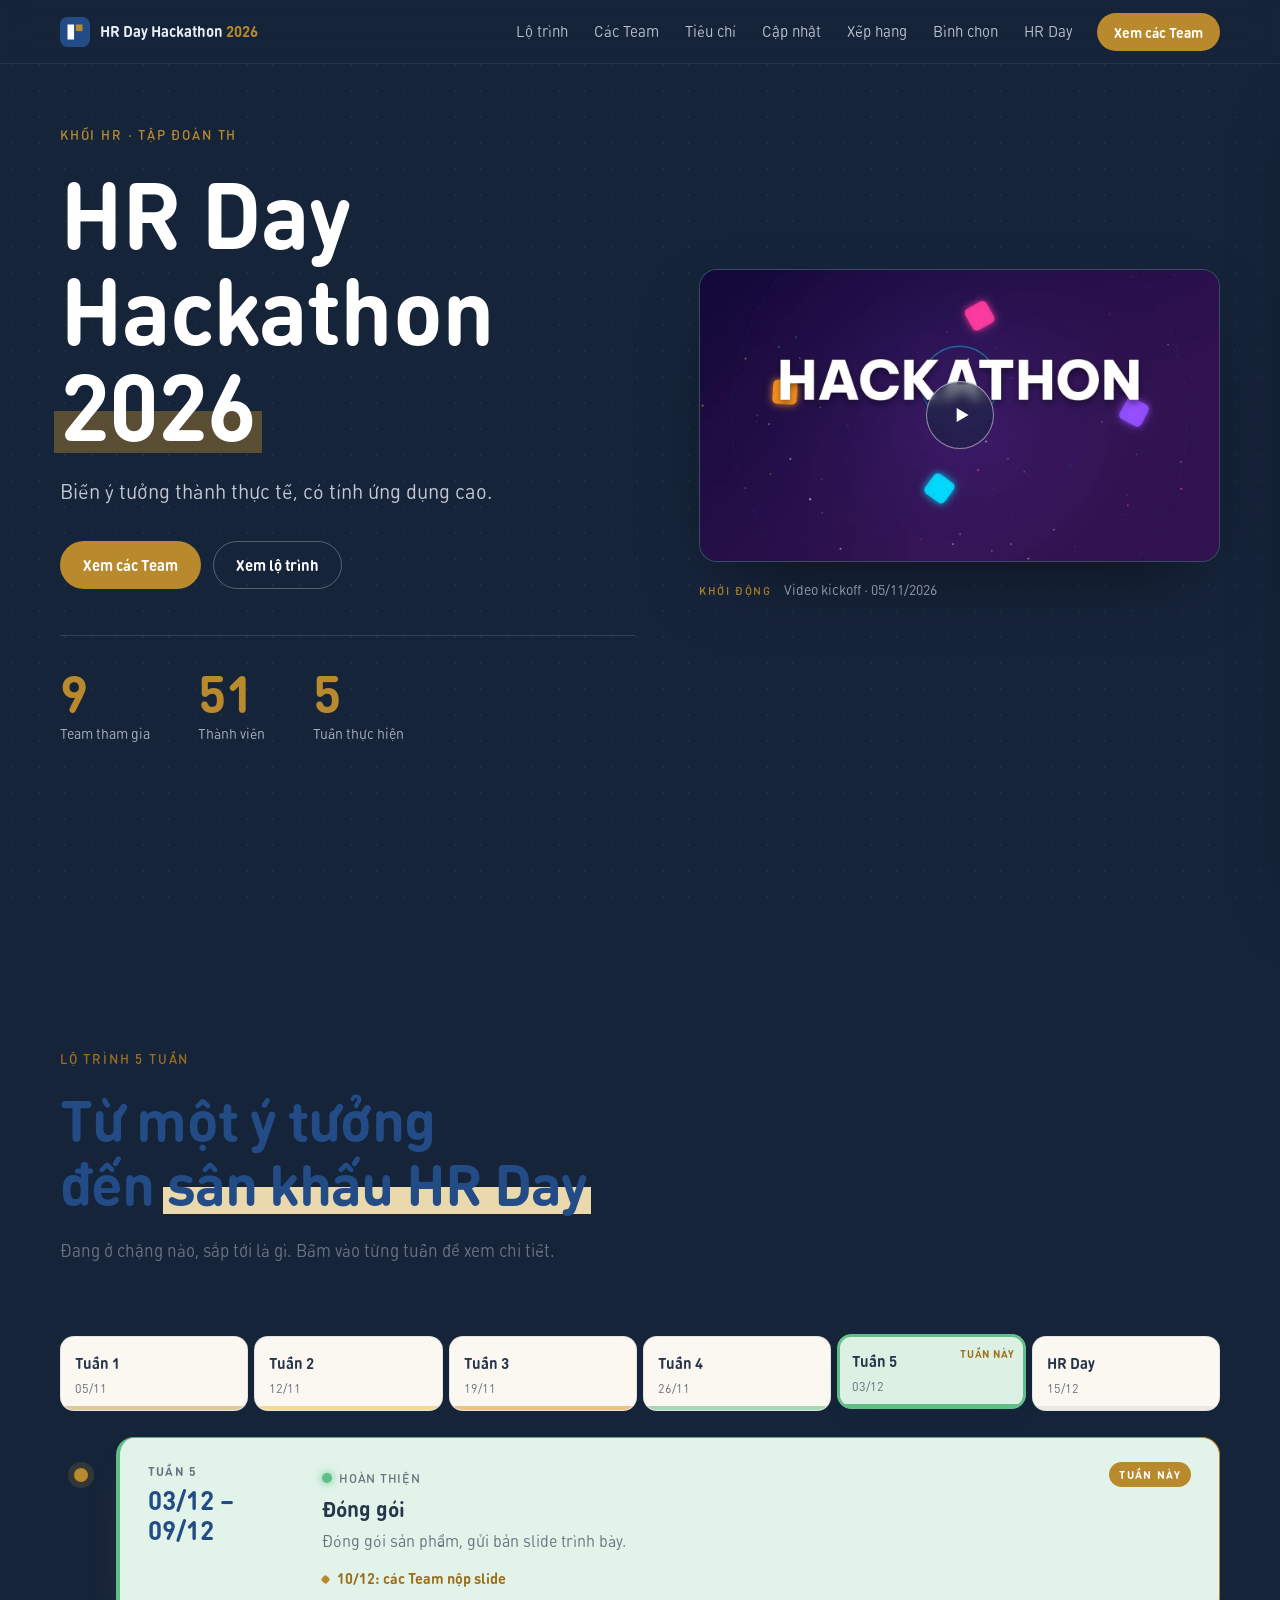
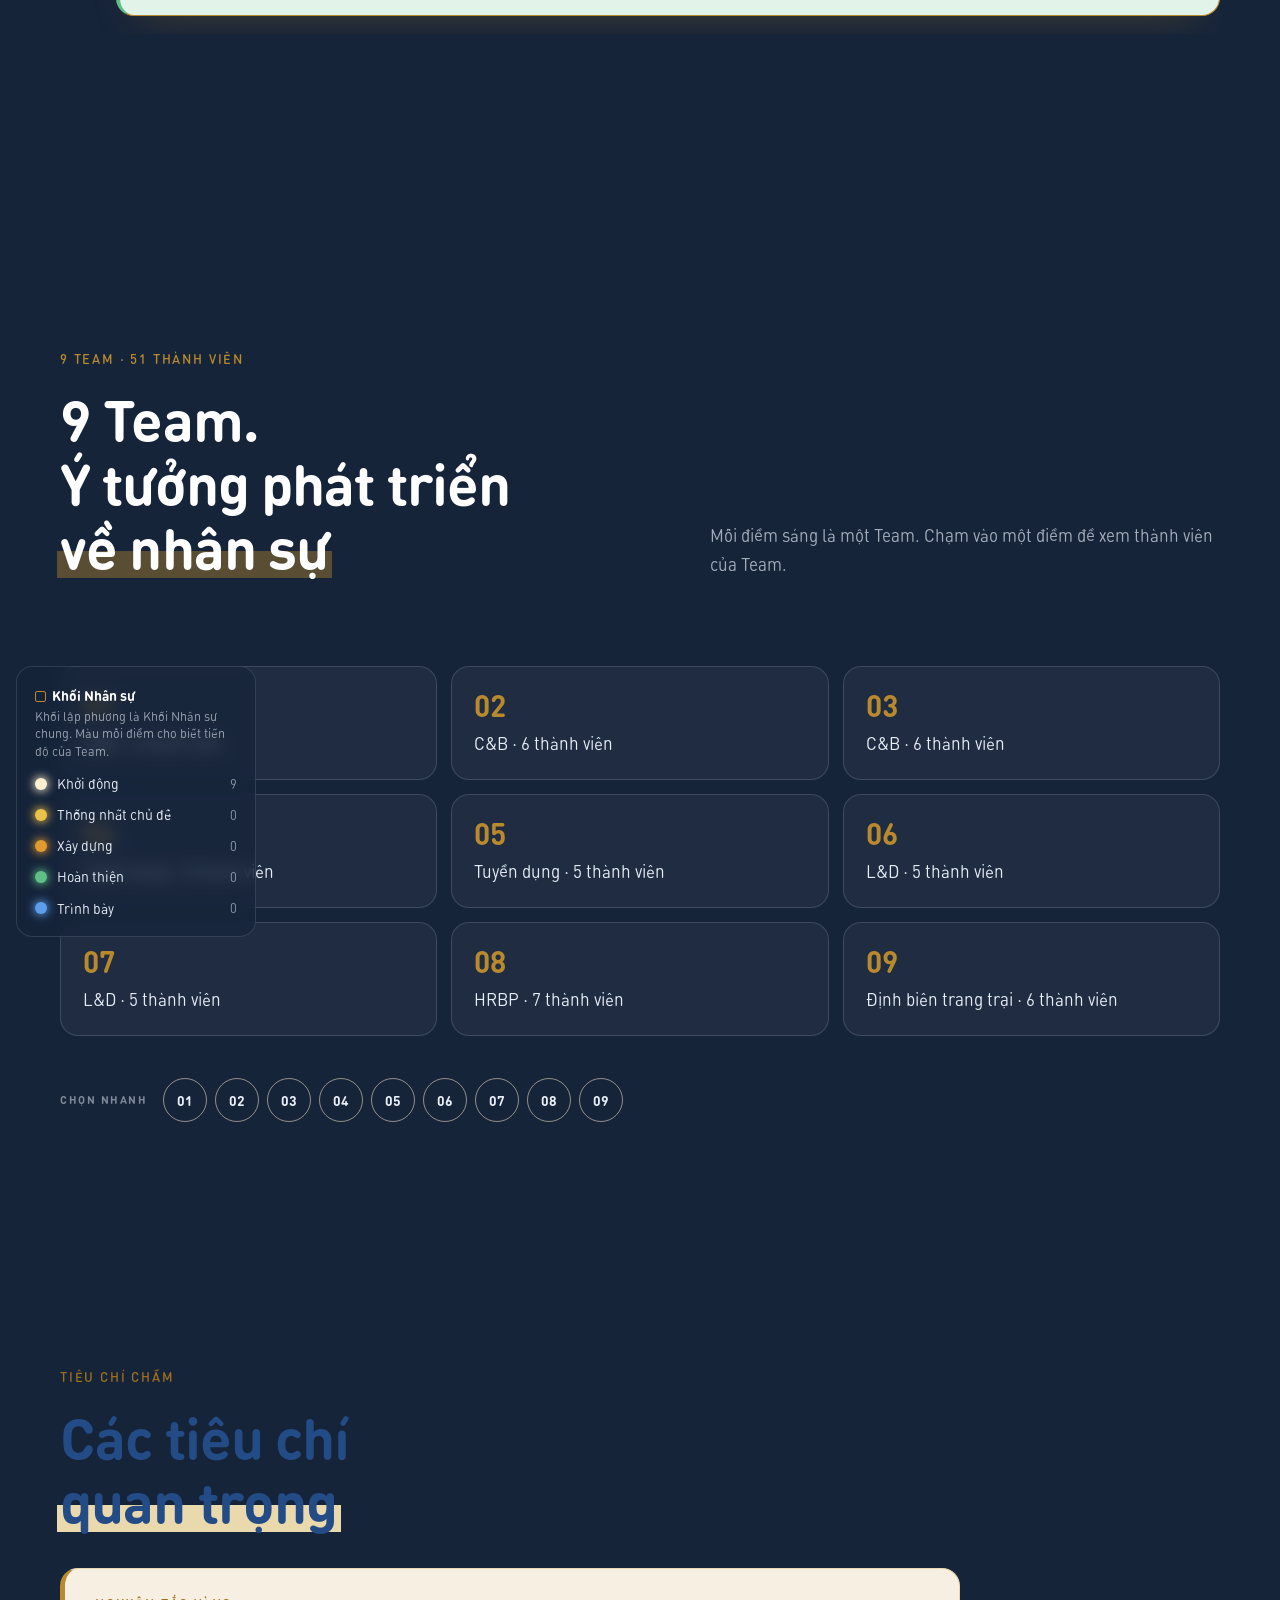
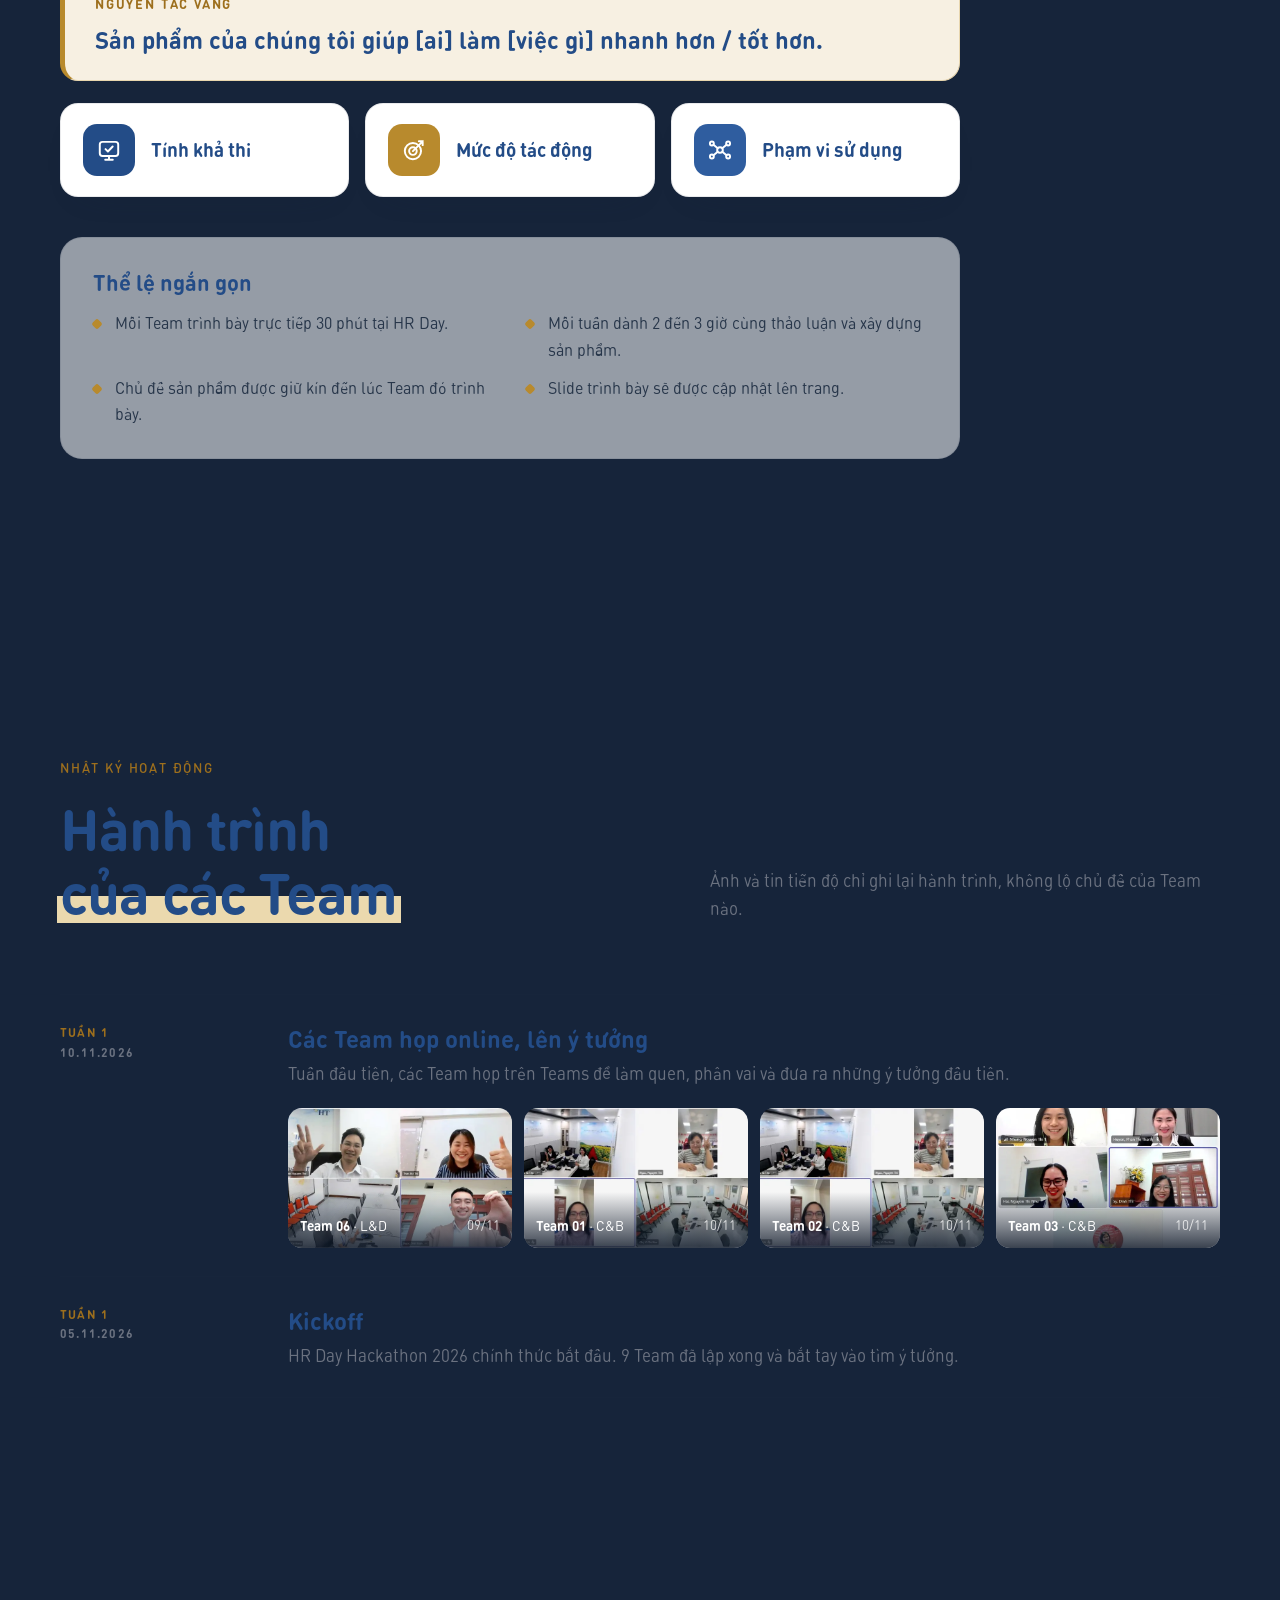
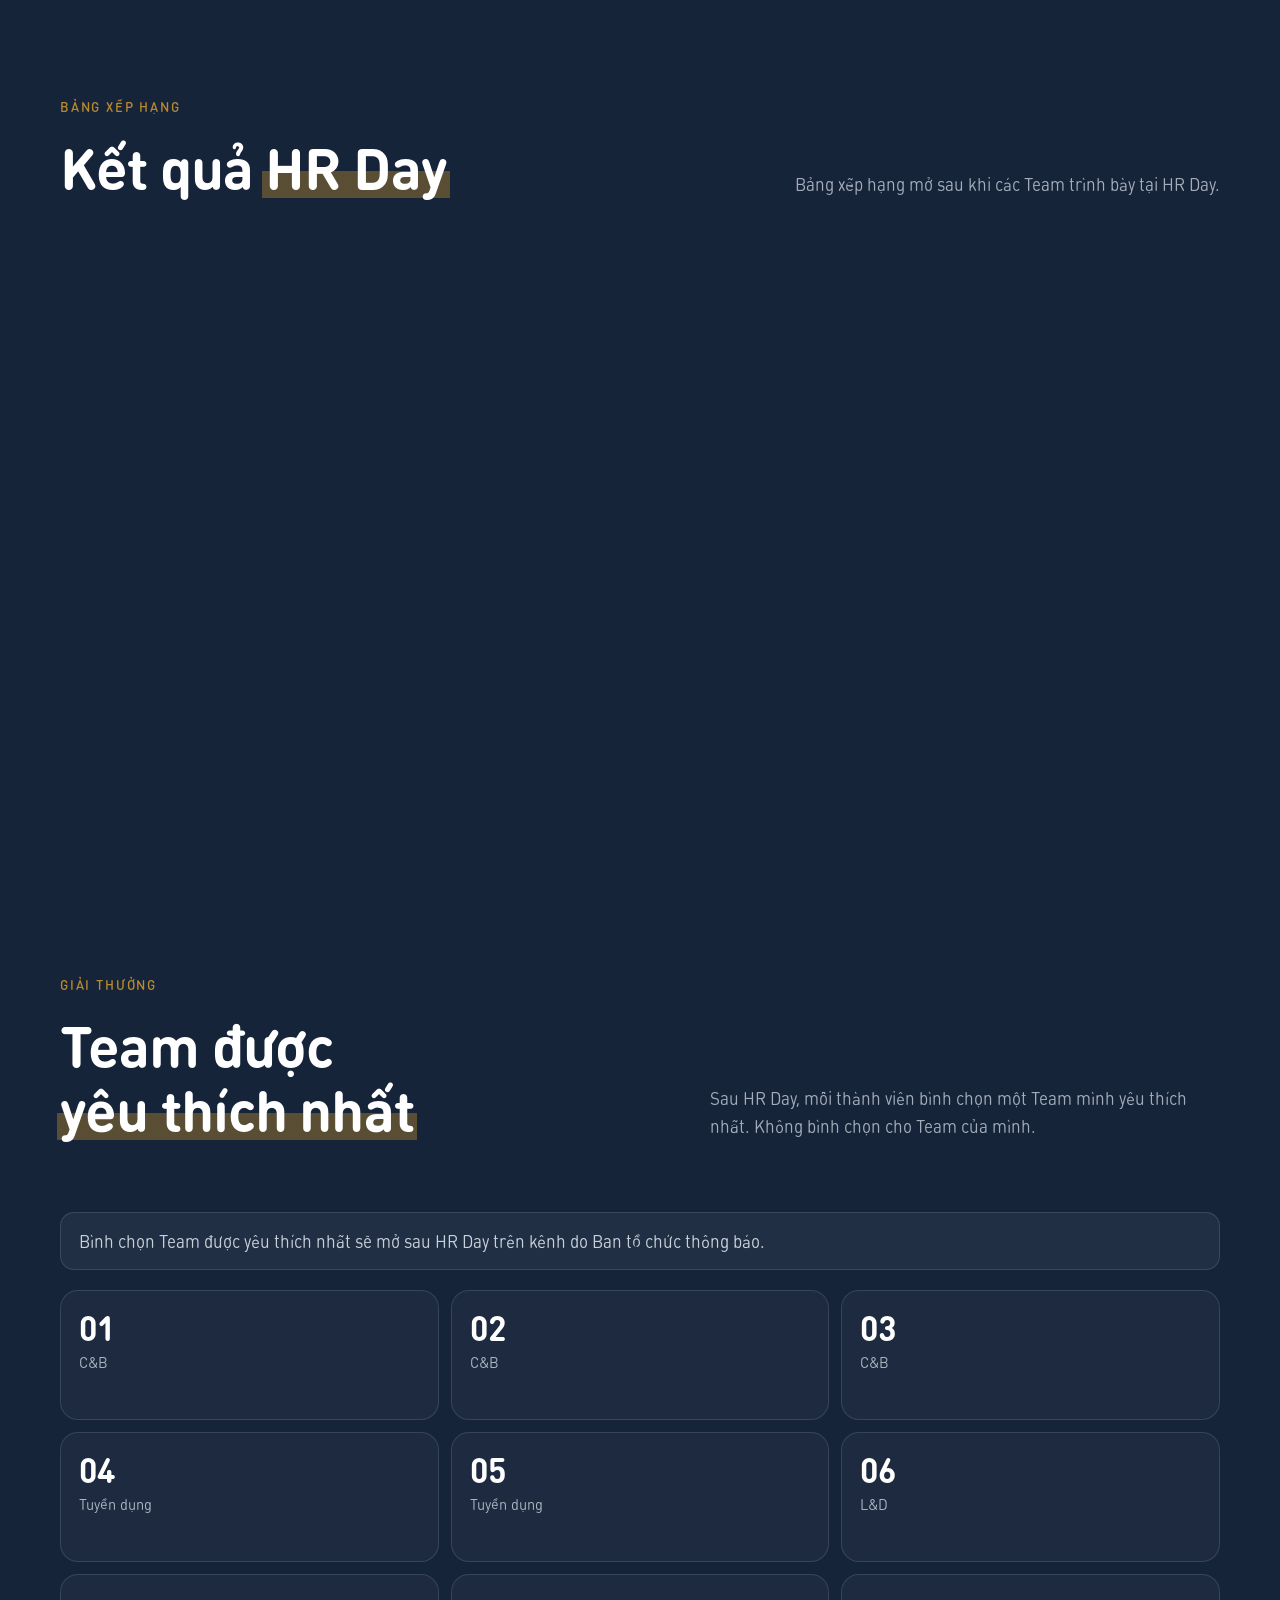
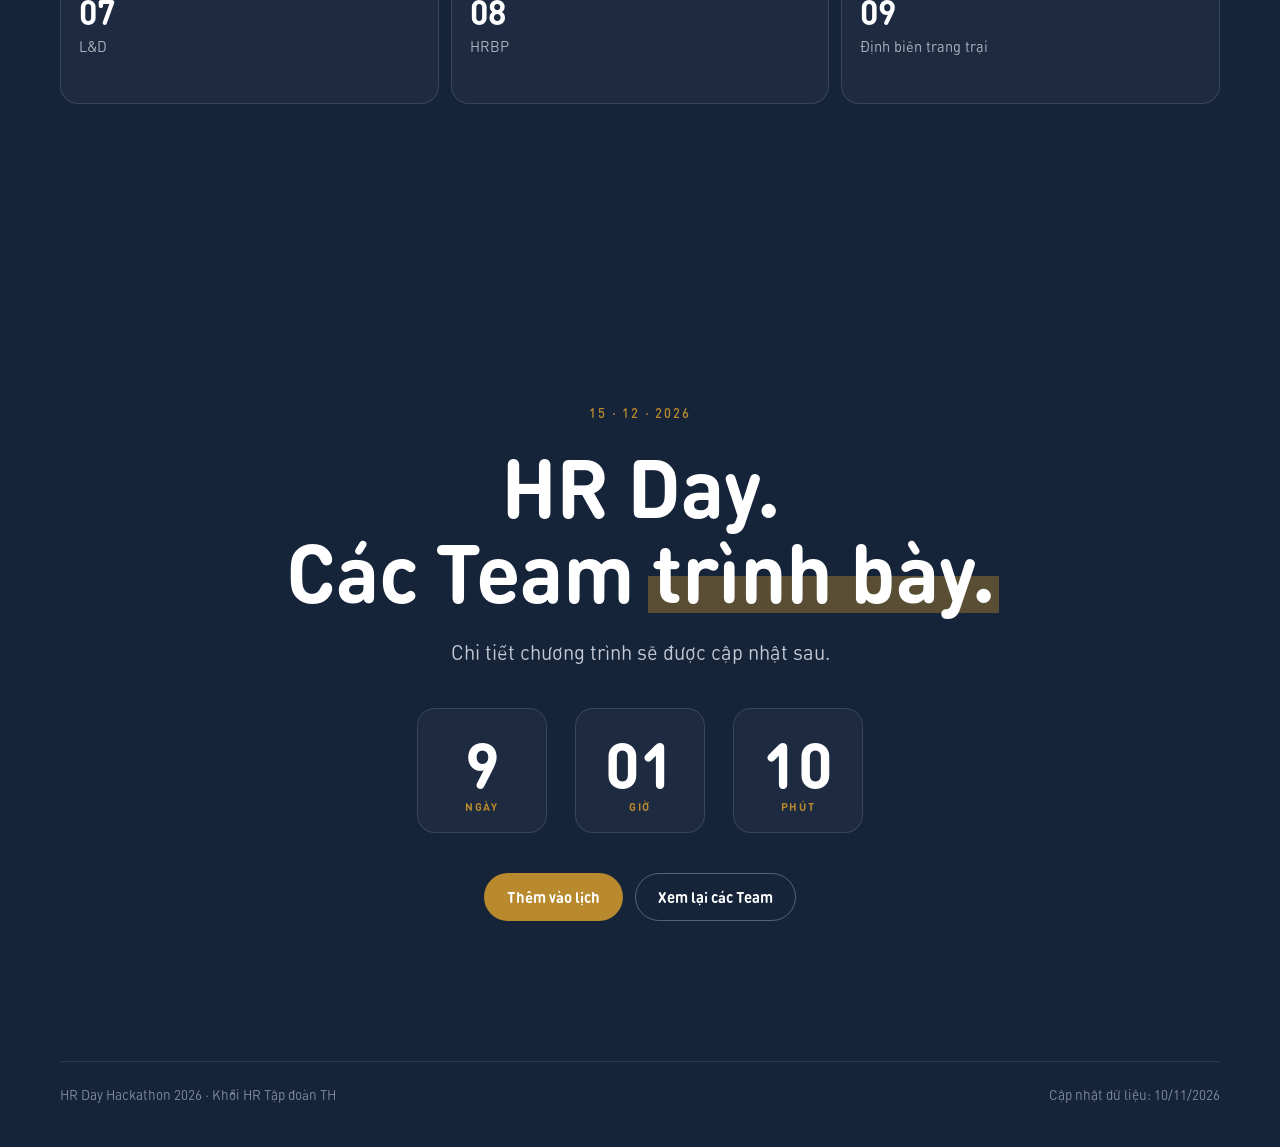
==== index.html @ a9e7cc41 "Add files via upload" ====
<!doctype html>
<html lang="vi">
<head>
<meta charset="utf-8">
<meta name="viewport" content="width=device-width, initial-scale=1, viewport-fit=cover">
<meta name="robots" content="noindex">
<title>HR Day Hackathon 2026</title>
<meta name="description" content="Trang theo dõi HR Day Hackathon 2026: 9 Team, 5 tuần, trình bày tại HR Day 15/12.">
<meta name="theme-color" content="#1A2A42">
<link rel="icon" href="data:image/svg+xml,<svg xmlns='http://www.w3.org/2000/svg' viewBox='0 0 32 32'><rect width='32' height='32' rx='7' fill='%23234C87'/><rect x='8' y='8' width='7' height='16' fill='%23fff'/><rect x='17' y='8' width='7' height='7' fill='%23B88A2D'/></svg>">
<link rel="stylesheet" href="fonts/fonts.css">
<link rel="stylesheet" href="css/site.css">
<script type="importmap">{"imports":{"three":"./vendor/three/three.module.min.js","three/addons/":"./vendor/three/addons/"}}</script>
</head>
<body>
<div class="pv" id="pv" hidden><span>Đang xem trước điểm từ trang quản trị (chỉ trên máy này)</span><button type="button" id="pv-off">Tắt xem trước</button></div>
<a class="skip" href="#noi-dung">Bỏ qua, đến nội dung</a>
<div class="grain" aria-hidden="true"></div>

<header class="nav" id="nav">
  <div class="wrap nav__in">
    <a class="brand" href="#mo-dau" aria-label="HR Day Hackathon 2026, về đầu trang">
      <svg class="brand__mark" viewBox="0 0 32 32" aria-hidden="true"><rect width="32" height="32" rx="8" fill="#234C87"/><rect x="8" y="8" width="7" height="16" fill="#fff"/><rect x="17" y="8" width="7" height="7" fill="#B88A2D"/></svg>
      <span>HR Day Hackathon <b>2026</b></span>
    </a>
    <nav class="nav__links" aria-label="Mục chính">
      <a href="#lo-trinh">Lộ trình</a>
      <a href="#cac-doi">Các Team</a>
      <a href="#tieu-chi">Tiêu chí</a>
      <a href="#cap-nhat">Cập nhật</a>
      <a href="#xep-hang">Xếp hạng</a>
      <a href="#binh-chon">Bình chọn</a>
      <a href="#hr-day">HR Day</a>
    </nav>
    <a class="btn btn--gold btn--sm" href="#cac-doi">Xem các Team</a>
  </div>
</header>

<main id="noi-dung">

  <!-- 1 · HERO -->
  <section class="sec sec--hero" id="mo-dau" data-ground="dark">
    <div class="wrap hero">
      <div class="hero__text">
        <p class="eyebrow rv" data-ed="html:mo-dau.1">Khối HR · Tập đoàn TH</p>
        <h1 class="h1 rv" data-ed="html:mo-dau.2">HR Day<br>Hackathon <mark class="hl">2026</mark></h1>
        <p class="lede rv" id="hero-lede" data-ed="program.thong_diep"></p>
        <div class="hero__cta rv">
          <a class="btn btn--gold" href="#cac-doi">Xem các Team</a>
          <a class="btn btn--ghost" href="#lo-trinh">Xem lộ trình</a>
        </div>
        <dl class="stats rv">
          <div><dt><span data-count="9">0</span></dt><dd>Team tham gia</dd></div>
          <div><dt><span data-count="51" id="stat-people">0</span></dt><dd>Thành viên</dd></div>
          <div><dt><span data-count="5">0</span></dt><dd>Tuần thực hiện</dd></div>
        </dl>
      </div>
      <figure class="hero__media rv">
        <div class="vcard">
          <video id="kickoff" muted loop playsinline preload="none"
                 aria-label="Video kickoff HR Hackathon 2026"
                 data-src="media/kickoff-play.mp4" data-src-mobile="media/kickoff-play-m.mp4"
                 poster="media/kickoff-poster.webp" data-poster-mobile="media/kickoff-poster-m.webp"></video>
          <button class="vcard__play" id="kickoff-play" type="button" aria-label="Phát video kickoff">
            <svg viewBox="0 0 24 24" aria-hidden="true"><path d="M8 5.5v13l11-6.5z" fill="currentColor"/></svg>
          </button>
        </div>
        <figcaption><span class="eyebrow eyebrow--s">Khởi động</span> Video kickoff · 05/11/2026</figcaption>
      </figure>
    </div>
  </section>

  <!-- 2 · LỘ TRÌNH -->
  <section class="sec sec--road" id="lo-trinh" data-ground="light">
    <div class="wrap">
      <header class="sec__head">
        <p class="eyebrow rv" data-ed="html:lo-trinh.1">Lộ trình 5 tuần</p>
        <h2 class="h2 rv" data-ed="html:lo-trinh.2">Từ một ý tưởng<br>đến <mark class="hl">sân khấu HR Day</mark></h2>
        <p class="sub rv" id="road-sub" data-ed="html:lo-trinh.3">Đang ở chặng nào, sắp tới là gì. Bấm vào từng tuần để xem chi tiết.</p>
      </header>
      <div class="rbar rv" id="road-bar" role="group" aria-label="Tổng quan lộ trình"></div>
      <button type="button" class="road__back" id="road-back" hidden>← Quay lại tuần này</button>
      <div class="road is-collapsed" id="road">
        <div class="road__line" aria-hidden="true"><i id="road-fill"></i></div>
        <ol class="road__list" id="road-list"></ol>
      </div>

    </div>
  </section>

  <!-- 3 · CÁC ĐỘI · CHÒM SAO 3D -->
  <section class="sec sec--teams" id="cac-doi" data-ground="dark">
    <div class="wrap">
      <header class="sec__head sec__head--row">
        <div>
          <p class="eyebrow rv" id="teams-eyebrow">9 Team · 51 thành viên</p>
          <h2 class="h2 rv" data-ed="html:cac-doi.1">9 Team.<br>Ý tưởng phát triển<br><mark class="hl">về nhân sự</mark></h2>
        </div>
        <p class="sub rv" data-ed="html:cac-doi.2">Mỗi điểm sáng là một Team. Chạm vào một điểm để xem thành viên của Team.</p>
      </header>
    </div>

    <div class="stage" id="stage" data-mode="idle">
      <canvas class="stage__canvas" id="galaxy" aria-hidden="true"></canvas>
      <div class="legend" id="legend" aria-label="Chú thích tiến độ">
        <p class="legend__t" data-ed="html:cac-doi.3"><span class="legend__cube" aria-hidden="true"></span>Khối Nhân sự</p>
        <p class="legend__s" data-ed="html:cac-doi.4">Khối lập phương là Khối Nhân sự chung. Màu mỗi điểm cho biết tiến độ của Team.</p>
        <ul id="legend-list"></ul>
      </div>
      <div class="stage__hint" id="stage-hint" aria-hidden="true"></div>
      <div class="stage__tip" id="stage-tip" role="status" aria-live="polite"></div>
      <div class="stage__tools">
        <button class="tool tool--activate" id="btn-activate" type="button">Chạm để xoay</button>
        <button class="tool" id="btn-zin" type="button" aria-label="Phóng to">+</button>
        <button class="tool" id="btn-zout" type="button" aria-label="Thu nhỏ">−</button>
        <button class="tool" id="btn-reset" type="button">Về góc nhìn ban đầu</button>
      </div>
      <div class="stage__fallback" id="stage-fallback" hidden></div>
    </div>

    <div class="wrap">
      <div class="quick" role="group" aria-label="Chọn nhanh một Team">
        <span class="quick__label" data-ed="html:cac-doi.5">Chọn nhanh</span>
        <div class="quick__row" id="quick"></div>
      </div>
    </div>
  </section>

  <!-- 4 · TIÊU CHÍ -->
  <section class="sec sec--criteria" id="tieu-chi" data-ground="light">
    <div class="wrap">
      <header class="sec__head">
        <p class="eyebrow rv" data-ed="html:tieu-chi.1">Tiêu chí chấm</p>
        <h2 class="h2 rv" data-ed="html:tieu-chi.2">Các tiêu chí<br><mark class="hl">quan trọng</mark></h2>
      </header>
      <figure class="golden rv">
        <span class="golden__label" data-ed="html:tieu-chi.3">Nguyên tắc vàng</span>
        <blockquote id="golden"></blockquote>
      </figure>
      <div class="crit" id="criteria"></div>
      <div class="rules rv">
        <h3 class="h3" data-ed="html:tieu-chi.4">Thể lệ ngắn gọn</h3>
        <ul id="rules"></ul>
      </div>
    </div>
  </section>

  <!-- 5 · CẬP NHẬT -->
  <section class="sec sec--log" id="cap-nhat" data-ground="light">
    <div class="wrap">
      <header class="sec__head sec__head--row">
        <div>
          <p class="eyebrow rv" data-ed="html:cap-nhat.1">Nhật ký hoạt động</p>
          <h2 class="h2 rv" data-ed="html:cap-nhat.2">Hành trình <mark class="hl">của các Team</mark></h2>
        </div>
        <p class="sub rv" data-ed="html:cap-nhat.3">Ảnh và tin tiến độ chỉ ghi lại hành trình, không lộ chủ đề của Team nào.</p>
      </header>
      <ol class="log" id="log"></ol>
    </div>
  </section>

  <!-- 5b · BẢNG XẾP HẠNG -->
  <section class="sec sec--rank" id="xep-hang" data-ground="dark">
    <div class="wrap">
      <header class="sec__head sec__head--row">
        <div>
          <p class="eyebrow rv" data-ed="html:xep-hang.1">Bảng xếp hạng</p>
          <h2 class="h2 rv" data-ed="html:xep-hang.2">Kết quả <mark class="hl">HR Day</mark></h2>
        </div>
        <p class="sub rv" id="rank-sub">Điểm là trung bình của các giám khảo theo các tiêu chí quan trọng.</p>
      </header>
      <div id="rank"></div>
    </div>
  </section>

  <!-- 5c · BÌNH CHỌN TEAM YÊU THÍCH -->
  <section class="sec sec--vote" id="binh-chon" data-ground="dark">
    <div class="wrap">
      <header class="sec__head sec__head--row">
        <div>
          <p class="eyebrow rv" data-ed="html:binh-chon.1">Giải thưởng</p>
          <h2 class="h2 rv" data-ed="html:binh-chon.2">Team được <mark class="hl">yêu thích nhất</mark></h2>
        </div>
        <p class="sub rv" data-ed="html:binh-chon.3">Sau HR Day, mỗi thành viên bình chọn một Team mình yêu thích nhất. Không bình chọn cho Team của mình.</p>
      </header>
      <div class="vote" id="vote"></div>
    </div>
  </section>

  <!-- 6 · HR DAY -->
  <section class="sec sec--close" id="hr-day" data-ground="dark">
    <div class="wrap close">
      <p class="eyebrow rv" data-ed="html:hr-day.1">15 · 12 · 2026</p>
      <h2 class="h1 h1--close rv" data-ed="html:hr-day.2">HR Day.<br>Các Team <mark class="hl">trình bày.</mark></h2>
      <p class="lede rv" id="close-lede"></p>
      <div class="count rv" id="countdown" aria-live="off">
        <div><b id="cd-d">--</b><span>ngày</span></div>
        <div><b id="cd-h">--</b><span>giờ</span></div>
        <div><b id="cd-m">--</b><span>phút</span></div>
      </div>
      <p class="sr-only" id="cd-sr"></p>
      <div class="hero__cta rv">
        <a class="btn btn--gold" href="hr-day-2026.ics" download>Thêm vào lịch</a>
        <a class="btn btn--ghost" href="#cac-doi">Xem lại các Team</a>
      </div>
      <footer class="foot">
        <span>HR Day Hackathon 2026 · Khối HR Tập đoàn TH</span>
        <span id="foot-updated"></span>
      </footer>
    </div>
  </section>
</main>

<!-- Bảng thông tin đội -->
<aside class="panel" id="panel" aria-hidden="true" aria-labelledby="panel-title" role="dialog" aria-modal="false">
  <div class="panel__grab" aria-hidden="true"></div>
  <button class="panel__x" id="panel-close" type="button" aria-label="Đóng">×</button>
  <div class="panel__body" id="panel-body"></div>
</aside>

<!-- Xem ảnh nhật ký: phóng ra từ ảnh nhỏ -->
<div class="lb" id="lb" hidden role="dialog" aria-modal="true" aria-label="Xem ảnh">
  <div class="lb__bg" data-lb-close></div>
  <img class="lb__img" id="lb-img" alt="">
  <div class="lb__bar">
    <span class="lb__cap" id="lb-cap"></span>
    <span class="lb__n" id="lb-n"></span>
  </div>
  <button class="lb__btn lb__x" type="button" aria-label="Đóng" data-lb-close>×</button>
  <button class="lb__btn lb__prev" type="button" aria-label="Ảnh trước" data-lb="-1">‹</button>
  <button class="lb__btn lb__next" type="button" aria-label="Ảnh sau" data-lb="1">›</button>
</div>

<!-- Trình xem nội dung -->
<dialog class="viewer" id="viewer" aria-labelledby="viewer-title">
  <div class="viewer__in" id="viewer-body"></div>
</dialog>

<!-- Trang quản trị (#quan-tri) -->
<div class="adm" id="admin" hidden></div>

<noscript><p class="noscript">Trang cần bật JavaScript để hiển thị dữ liệu.</p></noscript>
<script type="module" src="js/site.js"></script>
</body>
</html>
---- fonts/fonts.css ----
/* DINRoundOT – font thương hiệu TH, dùng cho toàn bộ trang */
@font-face{font-family:'DINRoundOT';font-style:normal;font-weight:300;font-display:swap;src:url(../fonts/dinround-light.woff2) format('woff2')}
@font-face{font-family:'DINRoundOT';font-style:normal;font-weight:400;font-display:swap;src:url(../fonts/dinround-regular.woff2) format('woff2')}
@font-face{font-family:'DINRoundOT';font-style:normal;font-weight:500;font-display:swap;src:url(../fonts/dinround-medium.woff2) format('woff2')}
@font-face{font-family:'DINRoundOT';font-style:normal;font-weight:700;font-display:swap;src:url(../fonts/dinround-bold.woff2) format('woff2')}
---- css/site.css ----
/* HR Hackathon 2026 · giao diện v2 (11/11/2026)
   Nhận diện TH: navy + vàng đồng, toàn bộ chữ dùng DINRoundOT. */

:root{
  --primary-deep:#234C87; --primary:#2F5D9F; --primary-soft:#EAF2FC;
  --accent-deep:#9D6F1D; --accent:#B88A2D; --accent-soft:#F7F0E2;
  --text:#27364A; --text-2:#6B7280;
  --night:#16243A;            /* nền tối: navy sâu, phái sinh từ #27364A */
  --night-2:#1D3150;
  --cream:#F7F2E8;            /* nền sáng: kem, phái sinh từ #F7F0E2 */
  --bg:var(--night);
  --sans:'DINRoundOT',system-ui,-apple-system,'Segoe UI',sans-serif;
  --serif:var(--sans);
  --mono:var(--sans);
  --r:18px; --nav-h:64px;
  --ease:cubic-bezier(.22,.7,.2,1);
}
*,*::before,*::after{box-sizing:border-box}
html{scroll-behavior:smooth;scroll-padding-top:calc(var(--nav-h) + 8px);-webkit-text-size-adjust:100%}
body{margin:0;background:var(--bg);color:var(--text);font:400 17px/1.65 var(--sans);
  -webkit-font-smoothing:antialiased;overflow-x:hidden;transition:background-color .1s linear}
img,video,canvas,svg{display:block;max-width:100%}
a{color:inherit}
button{font:inherit;color:inherit;cursor:pointer}
.sr-only{position:absolute;width:1px;height:1px;overflow:hidden;clip:rect(0 0 0 0);white-space:nowrap}
.skip{position:absolute;left:12px;top:-60px;z-index:100;background:#fff;color:var(--text);padding:8px 14px;border-radius:8px}
.skip:focus{top:12px}
:focus-visible{outline:2px solid var(--accent);outline-offset:3px;border-radius:6px}

/* lưới chấm mờ thay cho nền sao */
.grain{position:fixed;inset:0;pointer-events:none;z-index:0;opacity:var(--dots,.5);
  background-image:radial-gradient(circle at center, var(--dot,rgba(255,255,255,.09)) 1px, transparent 1.4px);
  background-size:26px 26px;transition:opacity .4s}

.wrap{width:min(1160px,100% - 32px);margin-inline:auto;position:relative}
main{position:relative;z-index:1}
.sec{position:relative;padding:clamp(88px,12vw,150px) 0}
.sec[data-ground=dark]{color:#E8EEF7}
.sec[data-ground=light]{color:var(--text)}

/* ---------- chữ ---------- */
.eyebrow{font:500 13px/1.4 var(--mono);letter-spacing:.14em;text-transform:uppercase;margin:0 0 18px;color:var(--accent)}
.sec[data-ground=light] .eyebrow{color:var(--accent-deep)}
.eyebrow--s{font-size:11px;margin:0 10px 0 0;display:inline}
.h1{font:700 clamp(46px,7.4vw,92px)/1.04 var(--serif);letter-spacing:-.01em;margin:0 0 26px;color:#fff;text-wrap:balance}
.h2{font:700 clamp(34px,4.8vw,58px)/1.1 var(--serif);letter-spacing:-.015em;margin:0;text-wrap:balance}
.sec[data-ground=light] .h2{color:var(--primary-deep)}
.sec[data-ground=dark] .h2{color:#fff}
.h3{font:700 22px/1.3 var(--serif);margin:0 0 14px}
.lede{font-size:clamp(17px,1.6vw,20px);line-height:1.6;margin:0 0 34px;max-width:34em;color:rgba(232,238,247,.82)}
.sub{font-size:17px;max-width:30em;margin:22px 0 0;color:var(--text-2)}
.sec[data-ground=dark] .sub{color:rgba(232,238,247,.68)}

/* highlight kiểu bút dạ: vẽ dần khi vào khung nhìn */
mark.hl{color:inherit;background:linear-gradient(transparent 58%, var(--hl,rgba(184,138,45,.42)) 58%, var(--hl,rgba(184,138,45,.42)) 92%, transparent 92%) no-repeat 0 0 / 0% 100%;
  padding:0 .06em;margin:0 -.06em;transition:background-size 1s var(--ease) .35s;-webkit-box-decoration-break:clone;box-decoration-break:clone}
.sec[data-ground=light] mark.hl{--hl:#EBD9AE}
.in mark.hl, mark.hl.in{background-size:100% 100%}

/* ---------- nút ---------- */
.btn{display:inline-flex;align-items:center;gap:8px;min-height:48px;padding:0 22px;border-radius:999px;font-weight:600;font-size:15px;text-decoration:none;border:1px solid transparent;transition:transform .2s var(--ease),background .2s,border-color .2s,color .2s}
.btn:hover{transform:translateY(-1px)}
.btn--sm{min-height:38px;padding:0 16px;font-size:14px}
.btn--gold{background:var(--accent);color:#fff}
.btn--gold:hover{background:var(--accent-deep)}
.btn--ghost{border-color:rgba(255,255,255,.28);color:#fff}
.btn--ghost:hover{border-color:var(--accent)}
.sec[data-ground=light] .btn--ghost{border-color:rgba(39,54,74,.25);color:var(--text)}

/* ---------- thanh điều hướng ---------- */
.nav{position:fixed;top:0;left:0;right:0;z-index:50;height:var(--nav-h);display:flex;align-items:center;
  background:color-mix(in srgb, var(--bg) 78%, transparent);backdrop-filter:blur(14px);-webkit-backdrop-filter:blur(14px);
  border-bottom:1px solid var(--line,rgba(255,255,255,.08));color:var(--nav-fg,#E8EEF7);transition:color .4s,border-color .4s}
.nav__in{display:flex;align-items:center;gap:24px}
.brand{display:flex;align-items:center;gap:10px;text-decoration:none;font-weight:600;font-size:15px;margin-right:auto;white-space:nowrap}
.brand b{color:var(--accent)}
.brand__mark{width:30px;height:30px}
.nav__links{display:flex;gap:26px;font-size:15px}
.nav__links a{text-decoration:none;opacity:.78;transition:opacity .2s}
.nav__links a:hover,.nav__links a[aria-current]{opacity:1}
.nav__links a[aria-current]{text-decoration:underline;text-decoration-color:var(--accent);text-underline-offset:6px;text-decoration-thickness:2px}

/* ---------- hiệu ứng xuất hiện ---------- */
.rv{opacity:0;transform:translateY(22px);transition:opacity .8s var(--ease),transform .8s var(--ease)}
.rv.in{opacity:1;transform:none}

/* ---------- 1 · HERO ---------- */
.sec--hero{min-height:100svh;display:flex;align-items:center;padding-top:calc(var(--nav-h) + 56px)}
.hero{display:grid;grid-template-columns:1.05fr .95fr;gap:clamp(32px,5vw,72px);align-items:center}
.hero__cta{display:flex;flex-wrap:wrap;gap:12px}
.stats{display:flex;gap:clamp(22px,4vw,48px);margin:46px 0 0;padding-top:28px;border-top:1px solid rgba(255,255,255,.12)}
.stats div{margin:0}
.stats dt{font:700 clamp(38px,4.4vw,52px)/1 var(--serif);color:var(--accent);font-variant-numeric:tabular-nums}
.stats dd{margin:8px 0 0;font-size:14px;line-height:1.4;color:rgba(232,238,247,.7);white-space:nowrap}
.hero__media{margin:0}
.vcard{position:relative;border-radius:var(--r);overflow:hidden;aspect-ratio:16/9;background:var(--night-2);
  border:1px solid rgba(255,255,255,.12);box-shadow:0 30px 80px -30px rgba(0,0,0,.6)}
.vcard video{width:100%;height:100%;object-fit:cover}
.vcard__play{position:absolute;left:50%;top:50%;translate:-50% -50%;width:68px;height:68px;border-radius:50%;border:1px solid rgba(255,255,255,.5);
  background:rgba(22,36,58,.55);backdrop-filter:blur(6px);color:#fff;display:grid;place-items:center;transition:transform .25s var(--ease),background .25s}
.vcard__play svg{width:26px;margin-left:3px}
.vcard__play:hover{transform:scale(1.07);background:var(--accent)}
.vcard.is-playing .vcard__play{opacity:0;pointer-events:none}
.hero__media figcaption{margin-top:16px;font-size:14px;color:rgba(232,238,247,.7)}

/* ---------- tiêu đề section ---------- */
.sec__head{margin-bottom:clamp(44px,6vw,72px)}
.sec__head--row{display:flex;justify-content:space-between;align-items:flex-end;gap:32px}
.sec__head--row .sub{margin:0}

/* ---------- 2 · LỘ TRÌNH ---------- */
.sec--road{min-height:min(100svh,920px)}
.road{position:relative;padding-left:56px;--rp:56px}
.road__line{position:absolute;left:24px;top:30px;bottom:40px;width:2px;border-radius:2px;background:rgba(39,54,74,.14)}
.road__line i{position:absolute;left:-.5px;top:0;width:3px;height:0;border-radius:3px;background:var(--accent);transition:height .15s linear}
.road__track{stroke:rgba(39,54,74,.14);stroke-width:2;vector-effect:non-scaling-stroke}
.road__fill{stroke:var(--accent);stroke-width:3;stroke-linecap:round;vector-effect:non-scaling-stroke;stroke-dasharray:100;stroke-dashoffset:100}
.road__list{list-style:none;margin:0;padding:0}
/* thu gọn / mở rộng mượt: mỗi chặng co theo hàng lưới 0fr ↔ 1fr */
.road__item{display:grid;grid-template-rows:1fr;opacity:1;transition:grid-template-rows .5s var(--ease),opacity .35s ease .12s}
.road__clip{min-height:0;overflow:hidden;margin-left:calc(-1 * var(--rp,56px));padding-left:var(--rp,56px)}
.road__pad{padding-bottom:18px}
.road.is-collapsed .road__item:not(.is-shown){grid-template-rows:0fr;opacity:0;transition-delay:0s}
.road.is-collapsed .road__item:not(.is-shown) .step{transform:translateY(8px)}
.road__item .step{transition:transform .55s var(--ease),border-color .3s,box-shadow .3s}
.road.is-collapsed .road__line{opacity:0}
.road__line{transition:opacity .4s ease}
.sec--road .btn--ghost{background:#fff}
/* thanh tổng quan 6 chặng */
.rbar{display:grid;grid-template-columns:repeat(6,1fr);gap:6px;margin:0 0 26px}
.rbar__seg{position:relative;display:flex;flex-direction:column;align-items:flex-start;gap:2px;padding:14px 14px 12px;border:1px solid rgba(39,54,74,.1);border-radius:14px;background:#FBF8F2;color:var(--text);text-align:left;overflow:hidden;transition:transform .25s var(--ease),border-color .25s,background .25s}
.rbar__seg:hover{transform:translateY(-2px);border-color:var(--c)}
.rbar__seg b{position:relative;font-weight:700;font-size:15px}
.rbar__seg small{position:relative;font-size:12.5px;color:var(--text-2)}
.rbar__fill{position:absolute;left:0;right:0;bottom:0;height:4px;background:rgba(39,54,74,.08)}
.rbar__seg.is-past .rbar__fill{background:var(--c);opacity:.55}
.rbar__seg.is-cur{background:var(--st);border-color:var(--c)}
.rbar__seg[aria-pressed=true]{background:var(--st);border-color:var(--c);box-shadow:0 0 0 2px var(--c) inset,0 12px 26px -20px rgba(22,36,58,.6);transform:translateY(-2px)}
.road__back{display:block;margin:-14px 0 14px auto;border:0;background:none;font:inherit;font-weight:500;font-size:14px;color:var(--accent-deep);cursor:pointer;padding:4px 0}
.road__back[hidden]{display:none}
.rbar__seg.is-cur .rbar__fill{background:var(--c)}
.rbar__seg.is-cur::after{content:"Tuần này";position:absolute;top:10px;right:10px;font-weight:700;font-size:10.5px;letter-spacing:.08em;text-transform:uppercase;color:var(--accent-deep)}
.rbar__seg.is-cur:last-child::after{content:"Sắp tới"}
.step{position:relative;display:grid;grid-template-columns:150px 1fr auto;gap:24px;align-items:start;padding:24px 28px;border-radius:var(--r);
  background:var(--st,rgba(255,255,255,.62));border:1px solid rgba(39,54,74,.08);border-left:4px solid var(--stb,transparent);transition:border-color .3s,background .3s,box-shadow .3s}
.step::before{content:"";position:absolute;left:-46px;top:30px;width:14px;height:14px;border-radius:50%;background:var(--cream);border:2px solid rgba(39,54,74,.25);transition:all .3s}
.step.is-past::before{background:var(--accent);border-color:var(--accent)}
.step.is-now{border-color:var(--accent);border-left-color:var(--stb,var(--accent));box-shadow:0 18px 40px -24px rgba(157,111,29,.45)}
.step.is-now::before{background:var(--accent);border-color:var(--accent);box-shadow:0 0 0 6px rgba(184,138,45,.18)}
.step__when{font:600 12px/1.5 var(--mono);letter-spacing:.1em;text-transform:uppercase;color:var(--text-2)}
.step__when b{display:block;font:700 26px/1.15 var(--serif);letter-spacing:0;text-transform:none;color:var(--primary-deep);margin-top:4px}
.step__stage{display:inline-flex;align-items:center;font-weight:500;font-size:12.5px;letter-spacing:.06em;text-transform:uppercase;color:var(--text-2);margin-bottom:6px}
.step__title{font:700 21px/1.3 var(--serif);margin:0 0 6px;color:var(--text)}
.step__desc{margin:0;color:var(--text-2);font-size:16px}
.step__moc{display:inline-flex;margin-top:12px;font-weight:600;font-size:14.5px;color:var(--accent-deep);gap:8px;align-items:baseline}
.step__moc::before{content:"";width:7px;height:7px;border-radius:2px;background:var(--accent);transform:translateY(-1px) rotate(45deg)}
.badge{font:600 11px/1 var(--mono);letter-spacing:.12em;text-transform:uppercase;padding:7px 10px;border-radius:999px;background:var(--accent);color:#fff;white-space:nowrap}
.step--final{}
.step--final::before{border-color:var(--stb)}

/* ---------- 3 · CHÒM SAO 3D ---------- */
.sec--teams{padding-bottom:clamp(60px,8vw,96px)}
.stage{position:relative;height:min(78svh,760px);min-height:480px;margin:0 auto;width:min(1400px,100%);
  touch-action:pan-y;user-select:none;-webkit-user-select:none}
.stage[data-mode=active]{touch-action:none}
.stage__canvas{width:100%;height:100%;cursor:grab}
.stage__canvas:active{cursor:grabbing}
.stage.is-hovering .stage__canvas{cursor:pointer}
.stage__hint{position:absolute;left:50%;bottom:72px;translate:-50% 0;font:600 11px/1 var(--mono);letter-spacing:.14em;text-transform:uppercase;
  color:rgba(232,238,247,.55);pointer-events:none;white-space:nowrap}
.stage__tip{position:absolute;left:0;top:0;pointer-events:none;padding:10px 14px;border-radius:12px;background:rgba(22,36,58,.88);border:1px solid rgba(184,138,45,.5);
  color:#fff;font-size:14px;line-height:1.35;opacity:0;transform:translate(-50%,calc(-100% - 22px));transition:opacity .2s;white-space:nowrap;backdrop-filter:blur(6px)}
.stage__tip b{font-family:var(--serif);font-size:16px}
.stage__tip small{display:block;color:rgba(232,238,247,.6);font-size:12px;margin-top:2px}
.stage__tip.show{opacity:1}
.stage__tools{position:absolute;right:16px;bottom:16px;display:flex;gap:8px;flex-wrap:wrap;justify-content:flex-end}
.tool{min-height:40px;min-width:40px;padding:0 14px;border-radius:999px;border:1px solid rgba(255,255,255,.22);background:rgba(22,36,58,.6);color:#E8EEF7;
  font-size:14px;backdrop-filter:blur(8px);transition:border-color .2s,background .2s}
.tool:hover{border-color:var(--accent)}
.tool--activate{display:none;background:var(--accent);border-color:var(--accent);color:#fff;font-weight:600}
.stage[data-mode=active] .tool--activate{background:#fff;color:var(--text);border-color:#fff}
.stage__fallback{position:absolute;inset:0;padding:16px;overflow:auto}
.stage.is-flat{height:auto;min-height:0}
.stage.is-flat .stage__canvas,.stage.is-flat .stage__tools,.stage.is-flat .stage__hint{display:none}
.stage.is-flat .stage__fallback{position:static}
.flat{width:min(1160px,100% - 32px);margin:0 auto;display:grid;grid-template-columns:repeat(3,1fr);gap:14px}
.flat button{text-align:left;padding:22px;border-radius:var(--r);border:1px solid rgba(255,255,255,.14);background:rgba(255,255,255,.04);color:#E8EEF7}
.flat button:hover{border-color:var(--accent)}
.flat b{display:block;font:700 30px/1 var(--serif);color:var(--accent);margin-bottom:10px}

.quick{display:flex;align-items:center;gap:16px;margin-top:26px;flex-wrap:wrap}
.quick__label{font:600 11px/1 var(--mono);letter-spacing:.14em;text-transform:uppercase;color:rgba(232,238,247,.5)}
.quick__row{display:flex;gap:8px;flex-wrap:wrap}
.quick__row button{width:44px;height:44px;border-radius:50%;border:1px solid rgba(255,255,255,.18);background:transparent;color:#E8EEF7;
  font:600 14px/1 var(--sans);font-variant-numeric:tabular-nums;transition:all .2s}
.quick__row button:hover,.quick__row button[aria-pressed=true]{border-color:var(--accent);background:var(--accent);color:#fff}

/* chú thích tiến độ */
.legend{position:absolute;left:16px;top:16px;z-index:2;padding:16px 18px;border-radius:16px;background:rgba(22,36,58,.66);border:1px solid rgba(255,255,255,.12);backdrop-filter:blur(8px);color:#E8EEF7;max-width:240px}
.legend__t{font-weight:700;font-size:14px;margin:0 0 2px;color:#fff}
.legend__s{font-size:12.5px;line-height:1.4;color:rgba(232,238,247,.62);margin:0 0 12px}
.legend__cube{display:inline-block;width:11px;height:11px;border:1.5px solid var(--accent);border-radius:2px;margin-right:6px;vertical-align:-1px}
.legend ul{list-style:none;margin:0;padding:0;display:grid;gap:8px}
.legend li{display:flex;align-items:center;gap:10px;font-size:14px}
.legend li i{width:12px;height:12px;border-radius:50%;box-shadow:0 0 10px 1px var(--c);background:var(--c);flex:none}
.legend li span{margin-left:auto;color:rgba(232,238,247,.55);font-size:13px;font-variant-numeric:tabular-nums}
.dot{display:inline-block;width:10px;height:10px;border-radius:50%;background:var(--c);margin-right:7px;box-shadow:0 0 8px var(--c);vertical-align:0}

/* bảng thông tin đội */
.panel{position:fixed;z-index:60;top:calc(var(--nav-h) + 12px);right:12px;bottom:12px;width:min(420px,calc(100% - 24px));
  background:#FBF8F2;color:var(--text);border-radius:22px;box-shadow:0 30px 80px -20px rgba(0,0,0,.45);
  transform:translateX(calc(100% + 24px));transition:transform .5s var(--ease);display:flex;flex-direction:column;overflow:hidden}
.panel.open{transform:none}
.panel__grab{display:none}
.panel__x{position:absolute;top:14px;right:14px;width:40px;height:40px;border-radius:50%;border:1px solid rgba(39,54,74,.15);background:#fff;font-size:22px;line-height:1;z-index:2}
.panel__body{overflow:auto;padding:28px 28px 24px;flex:1;overscroll-behavior:contain}
.p-eyebrow{font:600 12px/1.4 var(--mono);letter-spacing:.14em;text-transform:uppercase;color:var(--accent-deep);margin:0 0 10px}
.p-title{font:700 38px/1.1 var(--serif);color:var(--primary-deep);margin:0 0 18px}
.p-row{display:grid;grid-template-columns:1fr 1fr;gap:10px;margin-bottom:18px}
.p-cell{padding:12px 14px;border-radius:14px;background:#fff;border:1px solid rgba(39,54,74,.08)}
.p-cell span{display:block;font-size:12px;color:var(--text-2);margin-bottom:3px}
.p-cell b{font-weight:600;font-size:15px}
.fog{position:relative;padding:16px;border-radius:14px;background:var(--primary-soft);margin-bottom:22px;overflow:hidden}
.fog span{display:block;font-size:12px;color:var(--text-2);margin-bottom:6px}
.fog__txt{font:700 19px/1.35 var(--serif);color:var(--primary-deep);filter:blur(var(--blur,10px));user-select:none}
.fog__lock{position:absolute;right:14px;top:14px;font:600 11px/1 var(--mono);letter-spacing:.1em;text-transform:uppercase;color:var(--primary)}
.p-h{font:600 12px/1.4 var(--mono);letter-spacing:.14em;text-transform:uppercase;color:var(--text-2);margin:0 0 8px}
.members{list-style:none;margin:0 0 22px;padding:0}
.members li{display:flex;justify-content:space-between;gap:12px;padding:11px 0;border-bottom:1px solid rgba(39,54,74,.08);font-size:15.5px}
.members li span{color:var(--text-2);font-size:14px;white-space:nowrap}
.members .cap::after{content:"Đội trưởng";margin-left:8px;font:600 10px/1 var(--mono);letter-spacing:.08em;text-transform:uppercase;padding:4px 7px;border-radius:999px;background:var(--accent-soft);color:var(--accent-deep);vertical-align:2px}
.p-actions{display:grid;gap:10px}
.p-actions .btn{justify-content:center}
.p-nav{display:flex;justify-content:space-between;margin-top:14px}
.p-nav button{border:0;background:none;color:var(--text-2);font-size:14px;padding:8px 0}
.p-nav button:hover{color:var(--primary-deep)}

/* trình xem nội dung */
.viewer{border:0;padding:0;width:min(1100px,100% - 24px);max-height:calc(100svh - 24px);border-radius:22px;background:var(--night);color:#E8EEF7}
.viewer::backdrop{background:rgba(10,18,30,.72);backdrop-filter:blur(4px)}
.viewer__in{position:relative;padding:28px}
.viewer__x{position:absolute;top:14px;right:14px;width:40px;height:40px;border-radius:50%;border:1px solid rgba(255,255,255,.25);background:transparent;color:#fff;font-size:22px}
.lock{display:grid;place-items:center;text-align:center;min-height:380px;padding:30px}
.lock svg{width:56px;color:var(--accent);margin:0 auto 18px}
.lock h3{font:700 30px/1.2 var(--serif);margin:0 0 10px;color:#fff}
.lock p{margin:0 auto;max-width:28em;color:rgba(232,238,247,.7)}
.slides{position:relative;aspect-ratio:16/9;border-radius:14px;overflow:hidden;background:#000;margin-top:16px}
.slides img{width:100%;height:100%;object-fit:contain}
.slides__bar{display:flex;align-items:center;justify-content:space-between;margin-top:14px}

/* ---------- 4 · TIÊU CHÍ (gọn: 3 ô ngang hàng) ---------- */
.golden{position:relative;max-width:900px;margin:0 0 22px;padding:24px 28px 24px 30px;border-radius:18px;background:var(--accent-soft);border:1px solid #E8D6AE;border-left:5px solid var(--accent)}
.golden__label{display:block;font-weight:700;font-size:13px;letter-spacing:.14em;text-transform:uppercase;color:var(--accent-deep);margin-bottom:8px}
.golden blockquote{margin:0;font-weight:700;font-size:clamp(19px,2.1vw,24px);line-height:1.4;color:var(--primary-deep)}
.crit{display:grid;grid-template-columns:repeat(3,1fr);gap:16px;max-width:900px}
.crit__i{display:flex;align-items:center;gap:16px;padding:20px 22px;border-radius:18px;background:#fff;border:1px solid rgba(39,54,74,.1);box-shadow:0 14px 34px -26px rgba(22,36,58,.45)}
.crit__ic{flex:none;width:52px;height:52px;border-radius:14px;display:grid;place-items:center;background:var(--primary-deep);color:#fff}
.crit__ic svg{width:26px;height:26px}
.crit__i:nth-child(2) .crit__ic{background:var(--accent)}
.crit__i:nth-child(3) .crit__ic{background:var(--primary)}
.crit__i b{font-weight:700;font-size:19px;line-height:1.25;color:var(--primary-deep)}
.sec--criteria .sec__head{margin-bottom:36px}
.cards{display:grid;grid-template-columns:repeat(3,1fr);gap:20px}
.card{border-radius:22px;overflow:hidden;background:var(--night-2);color:#E8EEF7;box-shadow:0 26px 60px -34px rgba(22,36,58,.7)}
.card__art{height:200px;position:relative;border-bottom:1px solid rgba(255,255,255,.08);
  background:radial-gradient(circle at 50% 60%, rgba(47,93,159,.35), transparent 65%),
  radial-gradient(circle at center, rgba(255,255,255,.07) 1px, transparent 1.4px) 0 0/18px 18px}
.card__art svg{position:absolute;inset:0;margin:auto;width:100%;height:100%}
.card__body{padding:24px 26px 28px}
.card__n{font:600 11px/1 var(--mono);letter-spacing:.14em;text-transform:uppercase;color:var(--accent)}
.card h3{font:700 26px/1.2 var(--serif);margin:10px 0 8px;color:#fff}
.card p{margin:0;color:rgba(232,238,247,.7);font-size:15.5px}
/* minh hoạ SVG chạy khi vào khung nhìn */
.art-draw{stroke-dasharray:var(--len,400);stroke-dashoffset:var(--len,400);transition:stroke-dashoffset 1.6s var(--ease) .2s}
.in .art-draw{stroke-dashoffset:0}
.art-pop{opacity:0;transform:scale(.4);transform-box:fill-box;transform-origin:center;transition:opacity .5s, transform .6s var(--ease)}
.in .art-pop{opacity:1;transform:none}
.art-pulse{transform-box:fill-box;transform-origin:center;animation:pulse 2.6s var(--ease) infinite}
@keyframes pulse{0%{transform:scale(.6);opacity:.9}100%{transform:scale(1.6);opacity:0}}
.rules{margin-top:40px;max-width:900px;padding:30px 32px;border-radius:22px;border:1px solid rgba(39,54,74,.12);background:rgba(255,255,255,.55)}
.rules .h3{color:var(--primary-deep)}
.rules ul{margin:0;padding:0;list-style:none;display:grid;grid-template-columns:1fr 1fr;gap:12px 32px}
.rules li{position:relative;padding-left:22px;color:var(--text);font-size:16px}
.rules li::before{content:"";position:absolute;left:0;top:.62em;width:8px;height:8px;border-radius:2px;background:var(--accent);transform:rotate(45deg)}

/* ---------- 5 · NHẬT KÝ ---------- */
.log{list-style:none;margin:0;padding:0;border-top:1px solid rgba(39,54,74,.14)}
.log li{display:grid;grid-template-columns:200px 1fr;gap:28px;padding:28px 0;border-bottom:1px solid rgba(39,54,74,.14)}
.log__meta{font:600 12px/1.6 var(--mono);letter-spacing:.1em;text-transform:uppercase;color:var(--accent-deep)}
.log__meta span{display:block;color:var(--text-2)}
.log h3{font:700 24px/1.25 var(--serif);margin:0 0 6px;color:var(--primary-deep)}
.log p{margin:0;color:var(--text-2)}
.gallery{display:grid;grid-template-columns:repeat(auto-fill,minmax(220px,1fr));gap:12px;margin-top:20px}
.gallery__i{position:relative;padding:0;border:0;border-radius:14px;overflow:hidden;background:#e9e4d8;aspect-ratio:16/10;text-align:left}
.gallery__i img{width:100%;height:100%;object-fit:cover;transition:transform .5s var(--ease)}
.gallery__i:hover img{transform:scale(1.04)}
.gallery__cap{position:absolute;left:0;right:0;bottom:0;padding:22px 12px 10px;font-size:13.5px;color:#fff;background:linear-gradient(transparent,rgba(16,26,42,.82));display:flex;justify-content:space-between;gap:8px}
.gallery__cap i{font-style:normal;opacity:.75}
.lb{position:fixed;inset:0;z-index:90}
.lb[hidden]{display:none}
.lb__bg{position:absolute;inset:0;background:rgba(10,18,30,.92);backdrop-filter:blur(6px);opacity:0;transition:opacity .45s ease}
.lb.open .lb__bg{opacity:1}
.lb__img{position:fixed;object-fit:cover;border-radius:12px;box-shadow:0 30px 90px -20px rgba(0,0,0,.7);will-change:transform;background:#0b1422}
.lb__bar{position:fixed;left:50%;bottom:clamp(18px,4vh,40px);translate:-50% 0;display:flex;gap:16px;align-items:center;color:#E8EEF7;font-size:15px;opacity:0;transition:opacity .35s ease .15s;white-space:nowrap;max-width:calc(100% - 32px)}
.lb.open .lb__bar,.lb.open .lb__btn{opacity:1}
.lb__n{color:rgba(232,238,247,.55);font-variant-numeric:tabular-nums}
.lb__btn{position:fixed;width:48px;height:48px;border-radius:50%;border:1px solid rgba(255,255,255,.25);background:rgba(22,36,58,.6);color:#fff;font-size:28px;line-height:1;display:grid;place-items:center;opacity:0;transition:opacity .3s ease .1s,background .2s,border-color .2s}
.lb__btn:hover{background:var(--accent);border-color:var(--accent)}
.lb__x{top:16px;right:16px;font-size:26px}
.lb__prev{left:16px;top:50%;translate:0 -50%}
.lb__next{right:16px;top:50%;translate:0 -50%}
.photo{margin:12px 0 0}
.photo img{width:100%;max-height:72svh;object-fit:contain;border-radius:12px;background:#000}
.photo figcaption{margin-top:12px;color:rgba(232,238,247,.75);font-size:15px}
.log__empty{color:var(--text-2);font-style:italic}

/* ---------- 5b · BẢNG XẾP HẠNG ---------- */
.pv{position:fixed;left:50%;bottom:16px;translate:-50% 0;z-index:70;display:flex;gap:14px;align-items:center;padding:10px 12px 10px 18px;border-radius:999px;background:var(--accent);color:#fff;font-size:14px;box-shadow:0 14px 40px -12px rgba(0,0,0,.5);max-width:calc(100% - 24px)}
.pv[hidden]{display:none}
.pv button{border:0;border-radius:999px;background:#fff;color:var(--accent-deep);font-weight:700;padding:6px 12px;white-space:nowrap}
.rank-lock{position:relative;border-radius:22px;border:1px solid rgba(255,255,255,.12);background:rgba(255,255,255,.03);padding:28px;overflow:hidden;min-height:360px}
.rank-lock__ghost{display:grid;gap:12px;filter:blur(3px);opacity:.35}
.rank-lock__ghost div{display:flex;align-items:center;gap:14px}
.rank-lock__ghost span{font-weight:700;color:var(--accent);width:28px}
.rank-lock__ghost i{display:block;height:14px;border-radius:9px;width:var(--w);background:linear-gradient(90deg,rgba(184,138,45,.7),rgba(47,93,159,.5))}
.rank-lock__msg{position:absolute;inset:0;display:grid;place-content:center;justify-items:center;text-align:center;padding:24px}
.rank-lock__msg svg{width:48px;color:var(--accent);margin-bottom:14px}
.rank-lock__msg h3{margin:0 0 8px;font-size:clamp(24px,3vw,32px);color:#fff}
.rank-lock__msg p{margin:0;max-width:30em;color:rgba(232,238,247,.7)}
.podium{display:grid;grid-template-columns:repeat(3,1fr);gap:16px;align-items:end;max-width:880px;margin:0 auto 36px}
.pod{display:flex;flex-direction:column;align-items:center;gap:6px;padding:22px 14px 0;border:1px solid rgba(255,255,255,.12);border-radius:20px 20px 0 0;background:rgba(255,255,255,.04);color:#E8EEF7;text-align:center;transition:transform .25s var(--ease),border-color .25s}
.pod:hover{transform:translateY(-3px);border-color:var(--accent)}
.pod__rank{width:44px;height:44px;border-radius:50%;display:grid;place-items:center;font-weight:700;font-size:20px;background:rgba(255,255,255,.12)}
.pod--1 .pod__rank{background:var(--accent);color:#fff;width:54px;height:54px;font-size:24px;box-shadow:0 0 0 6px rgba(184,138,45,.2)}
.pod__team{font-weight:500;font-size:15px}
.pod__score{font-size:clamp(30px,4vw,44px);line-height:1;color:#fff;margin:4px 0 14px}
.pod--1 .pod__score{color:var(--accent)}
.pod__base{align-self:stretch;margin:0 -14px;border-radius:12px 12px 0 0;background:linear-gradient(180deg,rgba(47,93,159,.55),rgba(47,93,159,.15))}
.pod--1 .pod__base{height:120px;background:linear-gradient(180deg,rgba(184,138,45,.6),rgba(184,138,45,.12))}
.pod--2 .pod__base{height:84px}
.pod--3 .pod__base{height:58px}
.board{border-radius:20px;border:1px solid rgba(255,255,255,.12);overflow:hidden;background:rgba(255,255,255,.03)}
.board__head,.board__row{display:grid;grid-template-columns:64px minmax(180px,1.6fr) repeat(var(--n,3),minmax(80px,1fr)) 90px;gap:12px;align-items:center;padding:14px 20px}
.board__head{font-weight:500;font-size:12.5px;letter-spacing:.08em;text-transform:uppercase;color:rgba(232,238,247,.5);border-bottom:1px solid rgba(255,255,255,.1)}
.board__row{width:100%;border:0;border-bottom:1px solid rgba(255,255,255,.07);background:none;color:#E8EEF7;text-align:left;font-size:15.5px;transition:background .2s}
.board__row:last-child{border-bottom:0}
.board__row:hover{background:rgba(255,255,255,.05)}
.board__rank{width:34px;height:34px;border-radius:50%;display:grid;place-items:center;font-weight:700;background:rgba(255,255,255,.08)}
.board__row.is-top .board__rank{background:var(--accent);color:#fff}
.board__team{position:relative;font-weight:500;padding-bottom:10px}
.board__bar{position:absolute;left:0;bottom:0;height:4px;border-radius:4px;width:var(--w);background:linear-gradient(90deg,var(--accent),#E3C27A)}
.board__c{text-align:right;font-variant-numeric:tabular-nums;color:rgba(232,238,247,.8)}
.board__t{text-align:right;font-size:18px;font-variant-numeric:tabular-nums;color:#fff}
.board__head .board__t{font-size:12.5px;color:rgba(232,238,247,.5)}
/* điểm trong bảng Team */
.p-score{padding:16px;border-radius:14px;background:#fff;border:1px solid rgba(39,54,74,.08);margin:0 0 18px}
.p-score--lock{background:var(--accent-soft);border-color:#EAD9B3;color:var(--accent-deep);font-size:14px;padding:12px 14px}
.p-score__head{display:flex;justify-content:space-between;align-items:center;margin-bottom:8px}
.p-score__head .p-h{margin:0}
.p-score__rank{font-weight:700;font-size:13px;padding:4px 10px;border-radius:999px;background:var(--accent);color:#fff}
.bar{position:relative;display:flex;justify-content:space-between;font-size:14.5px;padding:6px 0 10px}
.bar b{font-variant-numeric:tabular-nums}
.bar i{position:absolute;left:0;right:0;bottom:2px;height:5px;border-radius:5px;background:var(--primary-soft)}
.bar i::after{content:"";position:absolute;inset:0;width:var(--w);border-radius:5px;background:var(--primary)}
.p-score__total{display:flex;justify-content:space-between;align-items:baseline;margin-top:8px;padding-top:10px;border-top:1px solid rgba(39,54,74,.1);font-weight:500}
.p-score__total b{font-size:26px;color:var(--primary-deep)}
.p-score__total small{font-size:14px;color:var(--text-2);margin-left:2px}

/* ---------- 5c · BÌNH CHỌN ---------- */
.vote__status{margin:0 0 20px;padding:14px 18px;border-radius:14px;background:rgba(255,255,255,.05);border:1px solid rgba(255,255,255,.12);color:rgba(232,238,247,.85)}
.vote__status--go{border-color:rgba(184,138,45,.6)}
.vote__status--ok{border-color:#5FBF86;color:#fff}
.vote__grid{display:grid;grid-template-columns:repeat(3,1fr);gap:12px}
.vcard2{position:relative;display:flex;flex-direction:column;gap:8px;padding:18px;border-radius:18px;border:1px solid rgba(255,255,255,.12);background:rgba(255,255,255,.03);min-height:130px}
.vcard2__n{font-weight:700;font-size:34px;line-height:1;color:#fff}
.vcard2__a{color:rgba(232,238,247,.7);font-size:14.5px}
.vcard2 .btn{align-self:flex-start;margin-top:auto}
.vcard2__own{margin-top:auto;font-size:13px;color:rgba(232,238,247,.55)}
.vcard2.is-own{opacity:.6}
.vcard2.is-picked{border-color:var(--accent);box-shadow:0 0 0 1px var(--accent) inset}
.vcard2.is-win{border-color:var(--accent);background:linear-gradient(160deg,rgba(184,138,45,.25),rgba(255,255,255,.03))}
.vcard2__bar{display:block;height:6px;border-radius:6px;background:rgba(255,255,255,.1);margin-top:auto}
.vcard2__bar i{display:block;height:100%;width:var(--w);border-radius:6px;background:var(--accent)}
.vcard2__v{font-size:13.5px;color:rgba(232,238,247,.75)}
.vote__meta{margin:14px 0 0;color:rgba(232,238,247,.55);font-size:14px}

/* ---------- chế độ thử + khu vực BTC ---------- */
.demo{position:fixed;left:0;right:0;top:0;z-index:55;display:flex;align-items:center;justify-content:center;gap:14px;flex-wrap:wrap;padding:6px 12px;background:#9D6F1D;color:#fff;font-size:13.5px}
.demo__tag{font-weight:700;letter-spacing:.08em;text-transform:uppercase;font-size:11.5px;padding:3px 8px;border-radius:6px;background:rgba(0,0,0,.2)}
.demo label{display:flex;align-items:center;gap:8px}
.demo select{font:inherit;font-size:13.5px;padding:4px 8px;border-radius:8px;border:0;max-width:62vw}
.demo button{font:inherit;font-size:12.5px;border:1px solid rgba(255,255,255,.5);background:none;color:#fff;border-radius:8px;padding:3px 9px}
.has-demo .nav{top:var(--demo-h,40px)}
.has-demo .sec--hero{padding-top:calc(var(--nav-h) + var(--demo-h,40px) + 40px)}
.has-demo body{padding-top:0}
.fab{position:fixed;right:18px;bottom:18px;z-index:58;display:flex;align-items:center;gap:8px;min-height:48px;padding:0 18px 0 14px;border-radius:999px;border:0;background:var(--primary-deep);color:#fff;font-weight:700;font-size:15px;box-shadow:0 16px 40px -12px rgba(0,0,0,.55)}
.fab svg{width:22px;height:22px;color:var(--accent)}
.fab:hover{background:var(--primary)}
.hub{border:0;padding:0;width:min(860px,100% - 20px);max-height:calc(100svh - 20px);border-radius:22px;background:#FBF8F2;color:var(--text)}
.hub::backdrop{background:rgba(10,18,30,.7);backdrop-filter:blur(4px)}
.hub__in{display:flex;flex-direction:column;max-height:calc(100svh - 20px)}
.hub__h{display:flex;justify-content:space-between;align-items:flex-start;padding:22px 26px 6px}
.hub__h h2{margin:0;font-size:26px;color:var(--primary-deep)}
.hub__eyebrow{margin:0 0 4px;font-weight:500;font-size:12.5px;letter-spacing:.1em;text-transform:uppercase;color:var(--accent-deep)}
.hub__x{width:40px;height:40px;border-radius:50%;border:1px solid rgba(39,54,74,.15);background:#fff;font-size:22px}
.hub__tabs{display:flex;gap:4px;padding:0 20px;border-bottom:1px solid rgba(39,54,74,.1);overflow-x:auto}
.hub__tabs button{border:0;background:none;padding:12px 12px;font-weight:500;color:var(--text-2);border-bottom:2px solid transparent;white-space:nowrap}
.hub__tabs button[aria-selected=true]{color:var(--primary-deep);border-bottom-color:var(--accent)}
.hub__body{padding:20px 26px 26px;overflow:auto}
.hub__note{padding:12px 14px;border-radius:12px;background:var(--primary-soft);color:var(--primary-deep);margin:0 0 14px}
.hub__warn{padding:10px 14px;border-radius:12px;background:#FDF3E1;color:#7A5514}
.hub__lbl{font-weight:500;font-size:13px;letter-spacing:.06em;text-transform:uppercase;color:var(--text-2);margin:16px 0 8px}
.hub__chips{display:flex;flex-wrap:wrap;gap:8px}
.hub__chips button{width:46px;height:46px;border-radius:50%;border:1px solid rgba(39,54,74,.2);background:#fff;font-weight:700}
.hub__chips button.done{border-color:#5FBF86;background:#E8F6EE;color:#2F7F51}
.hub__chips button[aria-pressed=true]{border-color:var(--accent);background:var(--accent);color:#fff}
.hub__team{margin:20px 0 6px;font-size:21px;color:var(--primary-deep)}
.slider{display:grid;grid-template-columns:1fr 2fr 48px;gap:14px;align-items:center;padding:12px 0;border-bottom:1px solid rgba(39,54,74,.08)}
.slider span{font-weight:500}
.slider input{accent-color:var(--accent);width:100%}
.slider output{font-weight:700;font-size:20px;text-align:right;color:var(--primary-deep)}
.hub__actions{display:flex;flex-wrap:wrap;gap:12px 22px;align-items:center;margin:18px 0 6px}
.hub__ok{color:#2F7F51;font-weight:500}
.hub__stats{display:grid;grid-template-columns:repeat(3,1fr);gap:10px;margin-bottom:14px}
.hub__stats div{padding:14px;border-radius:14px;background:#fff;border:1px solid rgba(39,54,74,.08);font-size:13.5px;color:var(--text-2)}
.hub__stats b{display:block;font-size:26px;color:var(--primary-deep)}
.hub__scroll{overflow-x:auto}
.hub__tbl{width:100%;border-collapse:collapse;font-size:15px}
.hub__tbl th{font-weight:500;font-size:12px;letter-spacing:.06em;text-transform:uppercase;color:var(--text-2);text-align:left;padding:8px;border-bottom:1px solid rgba(39,54,74,.12);white-space:nowrap}
.hub__tbl td{padding:9px 8px;border-bottom:1px solid rgba(39,54,74,.08)}
.hub__tbl .n{text-align:right;font-variant-numeric:tabular-nums}
.hub__switch{display:flex;align-items:center;gap:10px;font-weight:500;cursor:pointer}
.hub__switch input{position:absolute;opacity:0;width:1px;height:1px}
.hub__switch span{width:42px;height:24px;border-radius:99px;background:#CBD3DE;position:relative;flex:none;transition:background .2s}
.hub__switch span::after{content:"";position:absolute;left:3px;top:3px;width:18px;height:18px;border-radius:50%;background:#fff;transition:transform .2s}
.hub__switch input:checked+span{background:var(--accent)}
.hub__switch input:checked+span::after{transform:translateX(18px)}
.hub__switch input:focus-visible+span{outline:2px solid var(--accent);outline-offset:2px}
.hub__bars{display:grid;gap:8px}
.hub__bars div{display:grid;grid-template-columns:80px 1fr 36px;gap:10px;align-items:center}
.hub__bars i{display:block;height:10px;border-radius:6px;width:var(--w);min-width:2px;background:var(--accent)}
.hub__bars b{text-align:right}
.hub__det{margin-top:14px;font-size:14px}
.hub__crit{display:grid;gap:8px}
.hub__crit div{display:grid;grid-template-columns:1fr 90px 50px 36px;gap:8px;align-items:center}
.hub__crit input,.hub textarea,.hub select{font:inherit;padding:9px 11px;border:1px solid rgba(39,54,74,.18);border-radius:10px;background:#fff;width:100%}
.hub__crit button{border:0;background:none;font-size:20px;color:var(--text-2)}
.hub__inline{display:flex;align-items:center;gap:8px;font-weight:500}
.hub__inline select{width:auto}
.hub .muted{color:var(--text-2);font-size:14px}
.hub__in--s{width:min(420px,100%)}
.hub:has(.hub__in--s){width:min(420px,100% - 20px)}
.hub__hr{display:flex;gap:8px;align-items:center}
.hub__field{display:grid;gap:6px;font-weight:500;font-size:14px;color:var(--text-2)}
.hub__field input,.hub__row input{font:inherit;padding:11px 12px;border:1px solid rgba(39,54,74,.2);border-radius:10px;background:#fff;color:var(--text)}
.hub__err{color:#B3402E;min-height:1.4em;margin:8px 0 0;font-weight:500}
.hub__judges{display:flex;flex-wrap:wrap;gap:8px;margin:4px 0 14px}
.hub__judges button{border:1px solid rgba(39,54,74,.2);background:#fff;border-radius:999px;padding:8px 14px;font-weight:500}
.hub__judges button small{color:var(--text-2);margin-left:4px}
.hub__judges button[aria-pressed=true]{background:var(--primary-deep);border-color:var(--primary-deep);color:#fff}
.hub__judges button[aria-pressed=true] small{color:rgba(255,255,255,.7)}
.hub__add{border-style:dashed!important;color:var(--primary-deep)}
.hub__tbl--in td{padding:6px 8px}
.hub__tbl--in input{width:76px;text-align:center;font:inherit;padding:8px 6px;border:1px solid rgba(39,54,74,.2);border-radius:8px;background:#fff}
.hub__tbl tr.is-top td{background:var(--accent-soft)}
.hub__row{display:flex;gap:8px;flex-wrap:wrap}
.hub__row input{flex:1;min-width:200px}
.hub__toggles{display:grid;gap:12px}
.hub__danger{color:#B3402E!important}
.foot__btc{border:0;background:none;color:rgba(232,238,247,.45);font:inherit;font-size:13.5px;text-decoration:underline;text-underline-offset:3px;cursor:pointer}
.foot__btc:hover{color:var(--accent)}
.vote__form{display:flex;flex-wrap:wrap;gap:12px;align-items:flex-end;margin:0 0 14px;padding:18px;border-radius:16px;background:rgba(255,255,255,.05);border:1px solid rgba(255,255,255,.12)}
.vote__form label{display:grid;gap:6px;flex:1;min-width:200px;font-size:13.5px;color:rgba(232,238,247,.7)}
.vote__form input,.vote__form select{font:inherit;font-size:16px;padding:11px 12px;border-radius:10px;border:1px solid rgba(255,255,255,.2);background:rgba(10,18,30,.5);color:#fff}
.vote__form .btn{min-height:46px}
.vote__status--err{border-color:#D9826F;color:#FFD9CF}
.hub .btn--ghost{border-color:rgba(39,54,74,.25);color:var(--primary-deep);background:#fff}
.hub .btn--ghost:hover{border-color:var(--accent)}

/* ---------- CHỈNH SỬA TRỰC TIẾP ---------- */
.ed{position:fixed;left:50%;bottom:18px;translate:-50% 0;z-index:65;max-width:calc(100% - 24px)}
.ed__go{display:flex;align-items:center;gap:8px;min-height:46px;padding:0 18px 0 14px;border:0;border-radius:999px;background:var(--primary-deep);color:#fff;font:inherit;font-weight:700;font-size:15px;box-shadow:0 16px 40px -12px rgba(0,0,0,.55);cursor:pointer}
.ed__go svg{width:20px;height:20px;color:var(--accent)}
.ed__go[hidden]{display:none}
.ed__on{display:flex;align-items:center;gap:8px;flex-wrap:wrap;justify-content:center;padding:8px 8px 8px 16px;border-radius:999px;background:#16243A;color:#E8EEF7;box-shadow:0 16px 40px -12px rgba(0,0,0,.6);border:1px solid rgba(184,138,45,.5)}
.ed__on[hidden]{display:none}
.ed__msg{font-size:14px;margin-right:4px}
.ed__btn{border:1px solid rgba(255,255,255,.25);background:none;color:#fff;font:inherit;font-weight:500;font-size:14px;padding:8px 14px;border-radius:999px;cursor:pointer}
.ed__btn--main{background:var(--accent);border-color:var(--accent);font-weight:700}
.ed__btn--ghost{border-color:transparent;color:rgba(232,238,247,.6);font-size:13px}
.is-editing [data-ed]{outline:1.5px dashed rgba(184,138,45,.75);outline-offset:4px;border-radius:4px;cursor:text;transition:outline-color .2s,background .2s}
.is-editing [data-ed]:hover{outline-color:var(--accent);background:rgba(184,138,45,.08)}
.is-editing [data-ed]:focus{outline:2px solid var(--accent);background:rgba(184,138,45,.12)}
.is-editing .rv{opacity:1!important;transform:none!important}
.ed__toast{position:fixed;left:50%;bottom:80px;translate:-50% 10px;z-index:66;padding:10px 18px;border-radius:999px;background:#2F7F51;color:#fff;font-weight:500;opacity:0;transition:opacity .25s,translate .25s;pointer-events:none}
.ed__toast.show{opacity:1;translate:-50% 0}
@media (max-width:640px){.ed{left:12px;right:12px;bottom:12px;translate:none;max-width:none}.ed__go{margin:0 auto}.ed__msg{width:100%;text-align:center;font-size:13px}.ed__on{border-radius:18px;padding:10px}}

/* ---------- TRANG QUẢN TRỊ ---------- */
.is-admin body{background:#F4EFE5}
.is-admin .nav,.is-admin main#noi-dung,.is-admin .grain,.is-admin .pv,.is-admin .panel,.is-admin .skip{display:none!important}
.adm{position:relative;z-index:5;min-height:100svh;background:#F4EFE5;color:var(--text)}
.adm[hidden]{display:none}
.adm__top{position:sticky;top:0;z-index:10;background:#16243A;color:#E8EEF7}
.adm__topin{display:flex;justify-content:space-between;align-items:center;gap:16px;height:60px;width:min(1240px,100% - 32px);margin:0 auto}
.adm__brand{display:flex;align-items:center;gap:10px;font-weight:500;font-size:15px;min-width:0}
.adm__brand span{white-space:nowrap;overflow:hidden;text-overflow:ellipsis}
.adm__brand b{color:var(--accent)}
.adm__brand svg{width:28px;height:28px;flex:none}
.adm__acts{display:flex;gap:6px}
.adm__link{border:1px solid rgba(255,255,255,.2);background:none;color:#E8EEF7;font:inherit;font-size:14px;padding:7px 12px;border-radius:999px;text-decoration:none;white-space:nowrap;cursor:pointer}
.adm__link:hover{border-color:var(--accent)}
.adm__wrap{display:grid;grid-template-columns:230px 1fr;gap:28px;width:min(1240px,100% - 32px);margin:0 auto;padding:28px 0 60px}
.adm__nav{position:sticky;top:84px;align-self:start;display:grid;gap:4px}
.adm__nav button{display:flex;align-items:center;gap:10px;padding:11px 14px;border:0;border-radius:12px;background:none;font:inherit;font-weight:500;font-size:15px;color:var(--text-2);text-align:left;cursor:pointer}
.adm__nav button svg{width:20px;height:20px;flex:none}
.adm__nav button:hover{background:#fff;color:var(--primary-deep)}
.adm__nav button[aria-current=true]{background:#fff;color:var(--primary-deep);box-shadow:0 10px 26px -20px rgba(22,36,58,.6)}
.adm__nav button[aria-current=true] svg{color:var(--accent)}
.adm__main{min-width:0;background:#FBF8F2;border:1px solid rgba(39,54,74,.08);border-radius:22px;padding:28px 32px 34px;box-shadow:0 20px 50px -40px rgba(22,36,58,.6)}
.adm__mode{display:inline-flex;align-items:center;gap:8px;margin:0 0 12px;padding:5px 12px;border-radius:999px;font-size:13px;font-weight:500}
.adm__mode::before{content:"";width:8px;height:8px;border-radius:50%;background:currentColor}
.adm__mode.is-shared{background:#E8F6EE;color:#2F7F51}
.adm__mode.is-local{background:#FDF3E1;color:#7A5514}
.adm__mode.is-ro{background:#FBE7E3;color:#A33A27}
.adm__mode:empty{display:none}
.adm__h1{margin:0 0 18px;font-size:28px;color:var(--primary-deep)}
.adm__gate{min-height:100svh;display:grid;place-items:center;padding:24px;background:radial-gradient(circle at 50% 30%,#1D3150,#16243A 70%)}
.adm__card{background:#FBF8F2;border-radius:22px;padding:34px 32px;width:min(400px,100%);box-shadow:0 30px 80px -30px rgba(0,0,0,.6)}
.adm__login{display:grid;gap:14px}
.adm__login h1{margin:0;font-size:28px;color:var(--primary-deep)}
.adm__logo{width:44px;height:44px}
.adm__eyebrow{margin:6px 0 0;font-weight:500;font-size:12.5px;letter-spacing:.12em;text-transform:uppercase;color:var(--accent-deep)}
.adm__field{display:grid;gap:6px;font-weight:500;font-size:14px;color:var(--text-2)}
.adm__field input{font:inherit;padding:12px 13px;border:1px solid rgba(39,54,74,.2);border-radius:12px;background:#fff;color:var(--text)}
.adm__err{margin:0;min-height:1.3em;color:#B3402E;font-weight:500}
.adm__back{color:var(--text-2);font-size:14px;text-align:center}
.hub__stats--4{grid-template-columns:repeat(auto-fit,minmax(120px,1fr))}
.hub__stats b .dot{width:12px;height:12px;margin-right:8px;vertical-align:2px}
.hub__tbl--prog select,.hub__tbl--prog input{font:inherit;font-size:14.5px;padding:8px 10px;border:1px solid rgba(39,54,74,.18);border-radius:10px;background:#fff;color:var(--text);width:100%;min-width:140px}
.hub__tbl--prog td{vertical-align:middle}
.hub__xl{margin:0 0 16px;padding:12px 16px;border-radius:14px;border:1px solid rgba(39,54,74,.12);background:#fff}
.hub__xl summary{font-weight:500;cursor:pointer;color:var(--primary-deep)}
.hub__drop{display:grid;place-items:center;gap:4px;text-align:center;margin-top:12px;padding:22px;border:2px dashed rgba(47,93,159,.35);border-radius:14px;background:var(--primary-soft);cursor:pointer}
.hub__drop.over{border-color:var(--primary);background:#DCE9FA}
.hub__drop b{color:var(--primary-deep)}
.hub__drop span{font-size:13.5px;color:var(--text-2)}
.adm .muted{color:var(--text-2);font-size:14px}
.hub__list{margin:0 0 16px;padding-left:20px;color:var(--text);font-size:15px;line-height:1.6}
.adm__sm{display:block;font-size:13px!important}
.adm .btn--ghost{border-color:rgba(39,54,74,.25);color:var(--primary-deep);background:#fff}
@media (max-width:900px){
  .adm__wrap{grid-template-columns:1fr;gap:14px;padding-top:14px}
  .adm__nav{position:sticky;top:60px;z-index:5;display:flex;overflow-x:auto;gap:4px;background:#F4EFE5;padding:8px 0;margin:0 -16px;padding-left:16px;padding-right:16px}
  .adm__nav button{white-space:nowrap;padding:9px 12px;font-size:14px}
  .adm__main{padding:20px 16px 26px;border-radius:18px}
  .adm__brand span{font-size:13.5px}
  .hub__stats--4{grid-template-columns:repeat(auto-fit,minmax(110px,1fr))}
}
@media (max-width:640px){
  .hub__tbl--prog thead{display:none}
  .hub__tbl--prog,.hub__tbl--prog tbody{display:block}
  .hub__tbl--prog tr{display:grid;grid-template-columns:1fr 1fr;gap:10px;padding:14px 0;border-bottom:1px solid rgba(39,54,74,.1)}
  .hub__tbl--prog td{display:grid;gap:4px;border:0;padding:0}
  .hub__tbl--prog td:first-child{grid-column:1 / -1}
  .hub__tbl--prog td[data-l]::before{content:attr(data-l);font-size:12px;font-weight:500;color:var(--text-2)}
  .hub__tbl--prog select,.hub__tbl--prog input{min-width:0}
}

/* ---------- 6 · HR DAY ---------- */
.sec--close{padding-bottom:40px}
.close{text-align:center;display:flex;flex-direction:column;align-items:center}
.h1--close{font-size:clamp(42px,6.4vw,82px)}
.close .lede{margin-inline:auto}
.count{display:flex;gap:clamp(14px,3vw,28px);margin:6px 0 40px}
.count div{min-width:clamp(92px,12vw,130px);padding:20px 12px;border-radius:18px;border:1px solid rgba(255,255,255,.12);background:rgba(255,255,255,.03)}
.count b{display:block;font:700 clamp(40px,5.4vw,64px)/1 var(--serif);color:#fff;font-variant-numeric:tabular-nums}
.count span{display:block;margin-top:8px;font:600 11px/1 var(--mono);letter-spacing:.14em;text-transform:uppercase;color:var(--accent)}
.foot{margin-top:clamp(90px,12vw,140px);width:100%;display:flex;justify-content:space-between;gap:16px;flex-wrap:wrap;padding-top:22px;
  border-top:1px solid rgba(255,255,255,.1);font-size:13.5px;color:rgba(232,238,247,.5)}
.noscript{position:fixed;inset:auto 16px 16px;background:#fff;padding:12px;border-radius:8px;z-index:99}

/* ---------- responsive ---------- */
@media (max-width:960px){
  .nav__links{display:none}
  .hero{grid-template-columns:1fr}
  .hero__media{order:2}
  .card__art{height:170px}
  .sec__head--row{flex-direction:column;align-items:flex-start;gap:0}
  .sec__head--row .sub{margin-top:18px}
  .flat{grid-template-columns:repeat(2,1fr)}
}
@media (max-width:640px){
  body{font-size:16px}
  .sec--hero{padding-top:calc(var(--nav-h) + 36px);min-height:auto}
  .stats{gap:18px}
  .stats dd{font-size:12.5px}
  .road{padding-left:34px;--rp:34px}
  .rbar{grid-template-columns:repeat(3,1fr);gap:6px}
  .rbar__seg{padding:10px 10px 9px}
  .rbar__seg b{font-size:13.5px}
  .rbar__seg.is-cur::after{content:"";width:8px;height:8px;border-radius:50%;background:var(--accent);top:12px;right:10px}
  .road__line{left:5px;top:26px}
  .step{grid-template-columns:1fr;gap:6px;padding:20px}
  .step::before{left:-34px;top:26px;width:12px;height:12px}
  .step .badge{justify-self:start;order:-1;margin-bottom:6px}
  .stage{height:76svh;min-height:460px}
  .legend{left:12px;right:12px;top:10px;max-width:none;padding:10px 12px}
  .stage__canvas{height:calc(100% - 70px);margin-top:70px}
  .legend__s{display:none}
  .legend__t{font-size:12.5px;margin-bottom:6px}
  .legend ul{display:flex;flex-wrap:wrap;gap:6px 12px}
  .legend li{font-size:12px;gap:6px}
  .legend li span{display:none}
  .stage__hint{bottom:64px}
  .crit{gap:8px}
  .crit__i{flex-direction:column;text-align:center;gap:10px;padding:16px 8px}
  .crit__ic{width:44px;height:44px}
  .crit__i b{font-size:14.5px}
  .tool--activate{display:inline-flex;align-items:center}
  #btn-zin,#btn-zout{display:none}
  .stage[data-mode=active] #btn-zin,.stage[data-mode=active] #btn-zout{display:inline-flex;align-items:center;justify-content:center}
  .stage__tools{left:12px;right:12px;bottom:12px;justify-content:center}
  .rules{padding:24px 20px}
  .rules ul{grid-template-columns:1fr}
  .log li{grid-template-columns:1fr;gap:6px}
  .gallery{grid-template-columns:1fr 1fr;gap:8px}
  .podium{gap:8px;margin-bottom:24px}
  .vote__grid{grid-template-columns:1fr 1fr;gap:8px}
  .vcard2{padding:14px;min-height:110px}
  .vcard2__n{font-size:28px}
  .demo{justify-content:flex-start;flex-wrap:nowrap;gap:8px;font-size:12px;padding:6px 10px}
  .demo__tag{display:none}
  .demo label{flex:1;min-width:0;gap:6px;white-space:nowrap}
  .demo select{flex:1;max-width:none;min-width:0;font-size:12.5px}
  .demo button{white-space:nowrap}
  .slider{grid-template-columns:1fr 44px}
  .slider input{grid-column:1 / -1;grid-row:2}
  .hub__h,.hub__body{padding-left:18px;padding-right:18px}
  .hub__crit div{grid-template-columns:1fr 64px 40px 30px}
  .fab{right:12px;bottom:12px}
  .pod{padding:16px 6px 0}
  .pod__team{font-size:12.5px}
  .pod__base{margin:0 -6px}
  .board__head{display:none}
  .board__row{grid-template-columns:44px 1fr auto;padding:14px 14px;gap:10px}
  .board__row .board__c{display:none}
  .rank-lock{padding:20px;min-height:320px}
  .lb__prev,.lb__next{top:auto;bottom:12px;translate:none;width:44px;height:44px}
  .lb__bar{bottom:72px;font-size:14px}
  .gallery__cap{font-size:12px;padding:18px 8px 7px}
  .golden{padding:18px 18px 18px 20px}
  .flat{grid-template-columns:1fr 1fr;gap:10px}
  .flat button{padding:16px}
  .panel{top:auto;left:0;right:0;bottom:0;width:100%;height:min(60svh,560px);border-radius:22px 22px 0 0;transform:translateY(105%)}
  .panel.open{transform:none}
  .panel__grab{display:block;width:44px;height:5px;border-radius:9px;background:rgba(39,54,74,.2);margin:10px auto 0}
  .panel__body{padding:18px 20px 28px}
  .p-title{font-size:32px}
  .viewer__in{padding:20px}
  .count div{min-width:84px;padding:16px 8px}
}

@media (prefers-reduced-motion:reduce){
  .road__item,.road__item .step{transition:none!important}
  html{scroll-behavior:auto}
  .rv{opacity:1;transform:none;transition:none}
  mark.hl{background-size:100% 100%;transition:none}
  .art-draw{stroke-dashoffset:0;transition:none}
  .art-pop{opacity:1;transform:none;transition:none}
  .art-pulse{animation:none;opacity:.4}
  .panel{transition:none}
  body{transition:none}
}
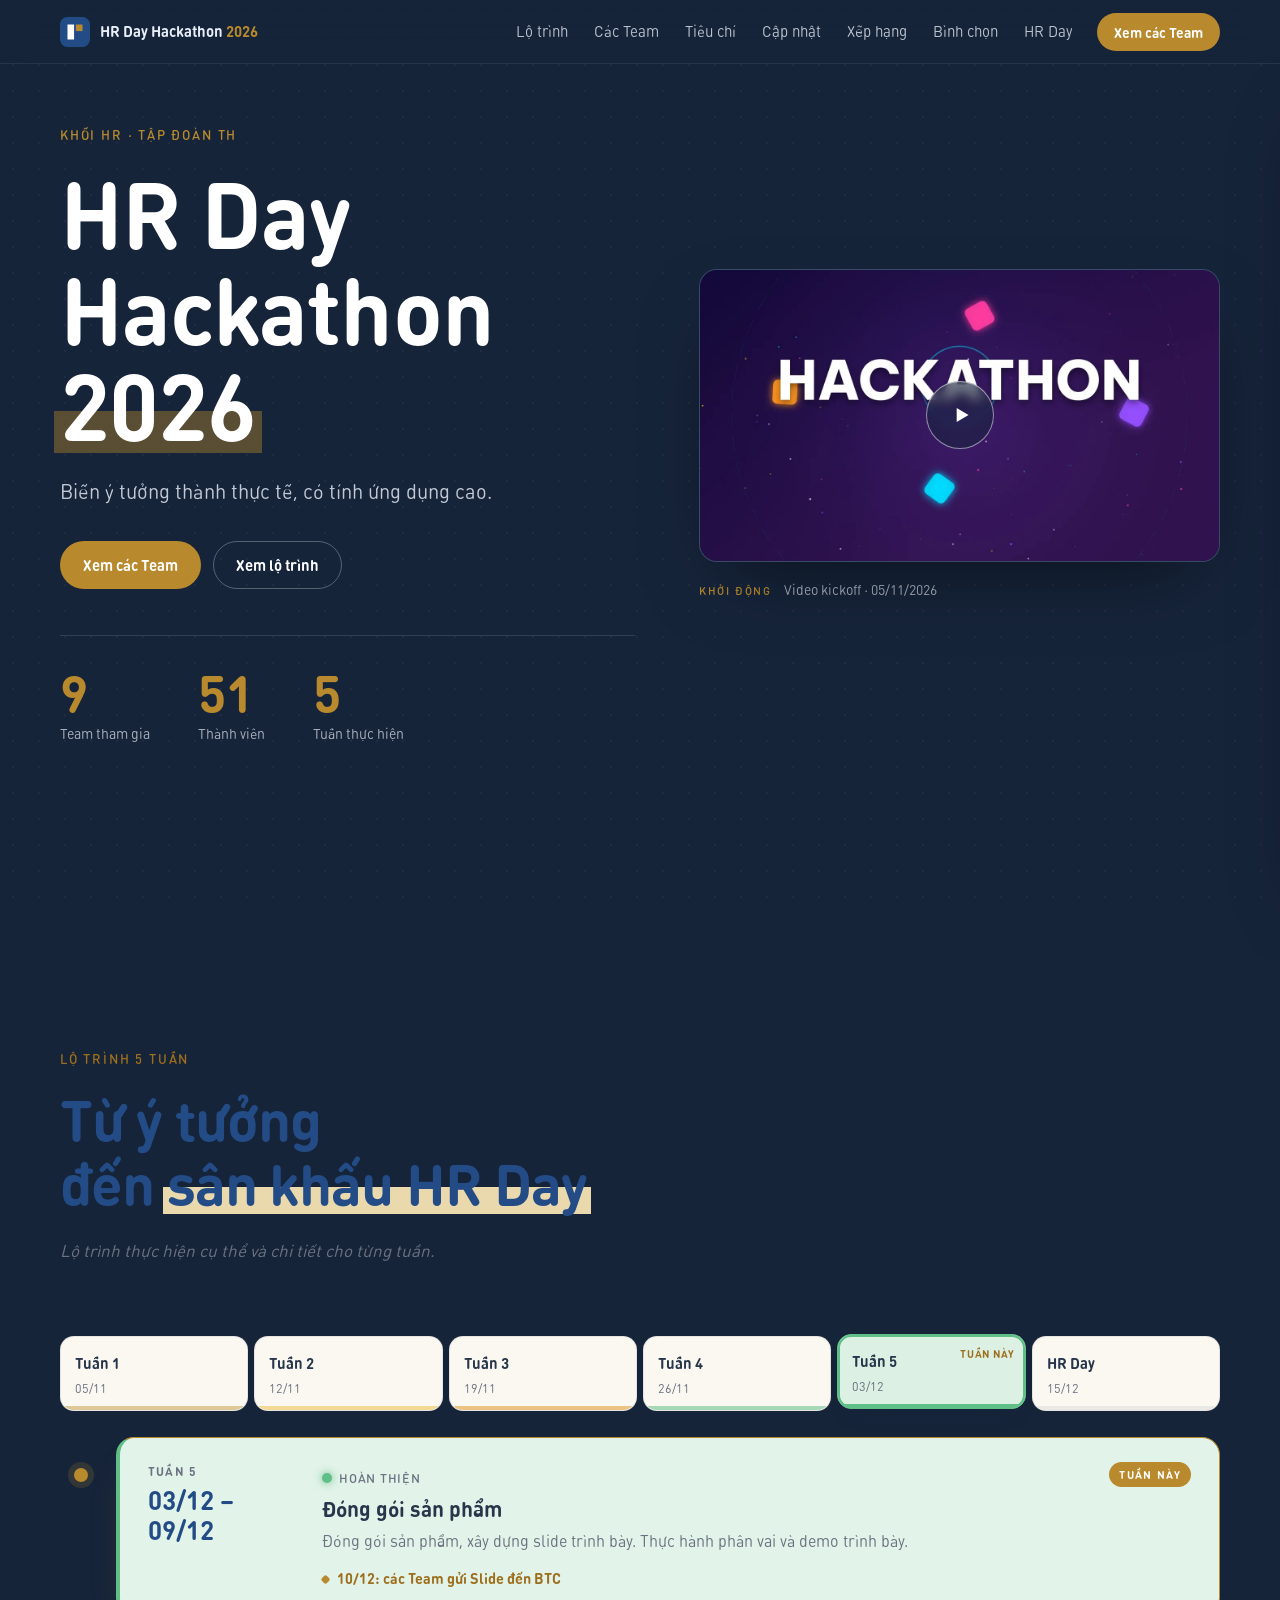
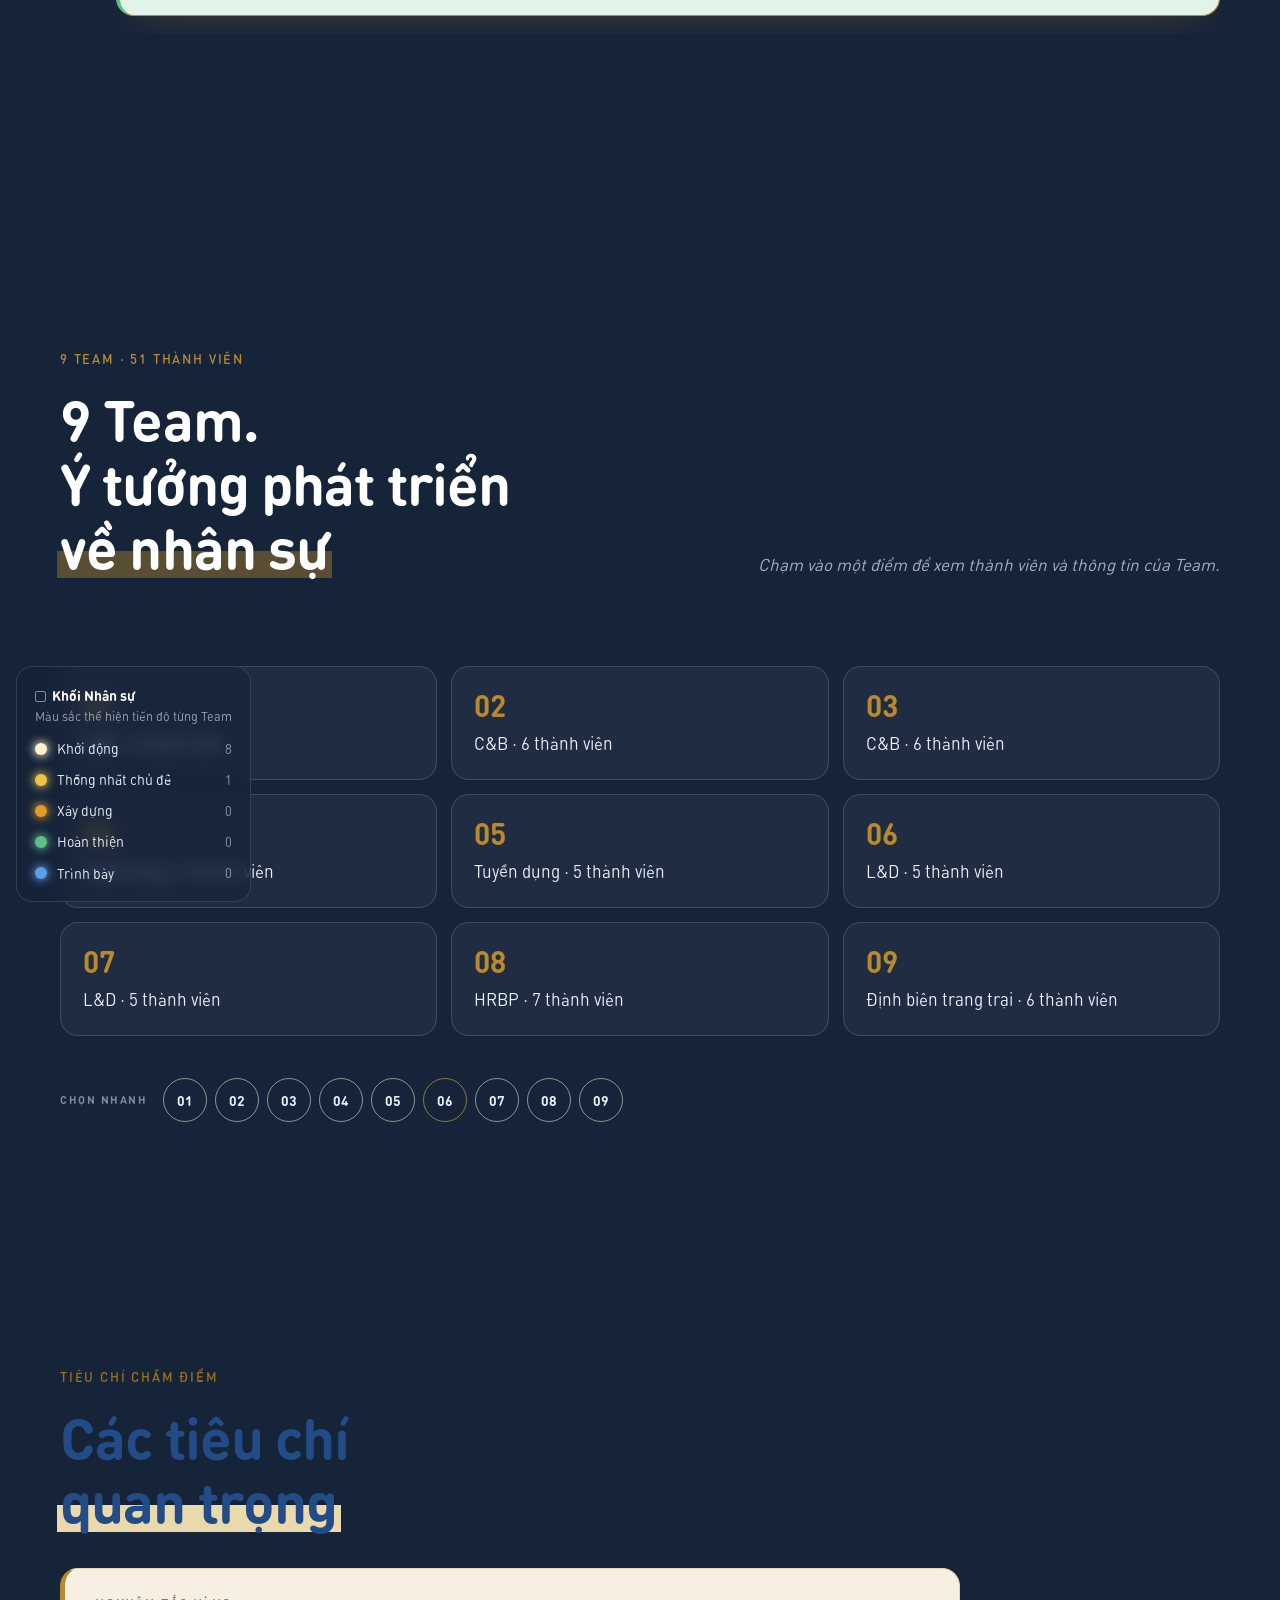
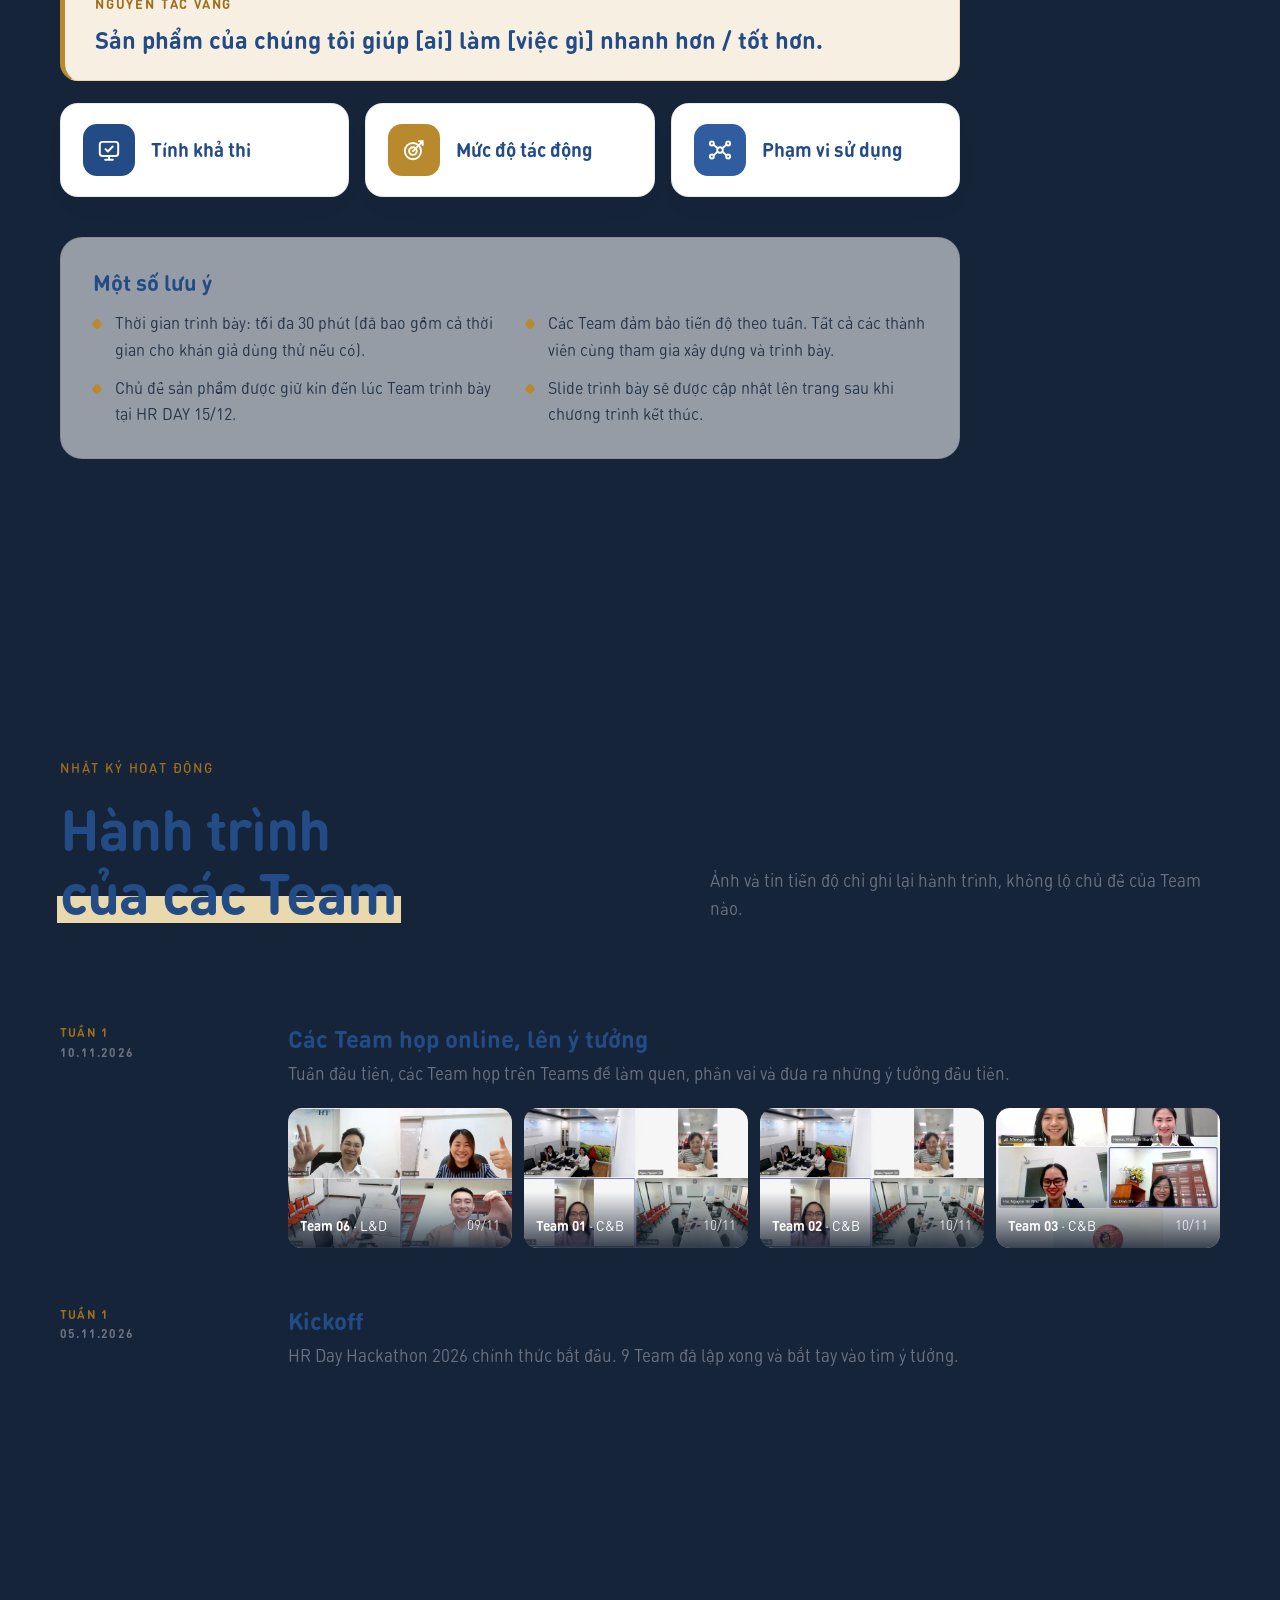
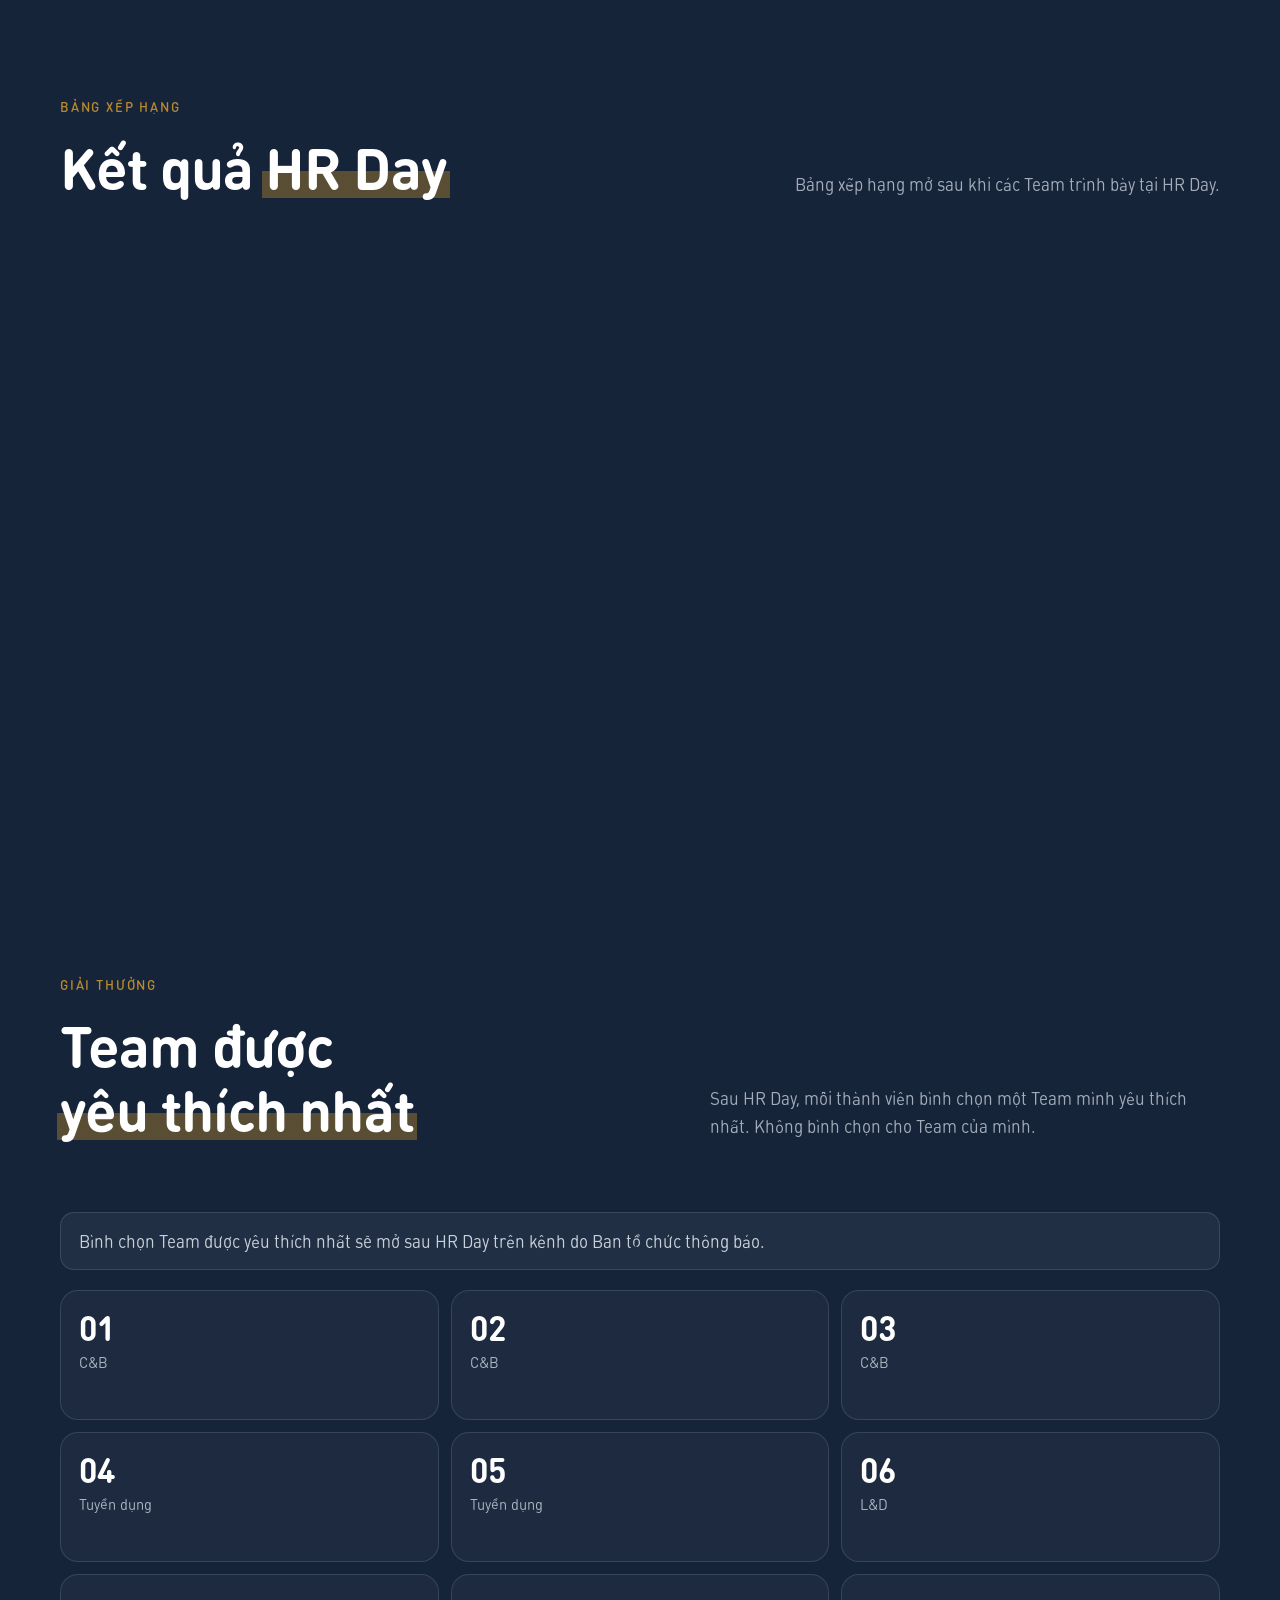
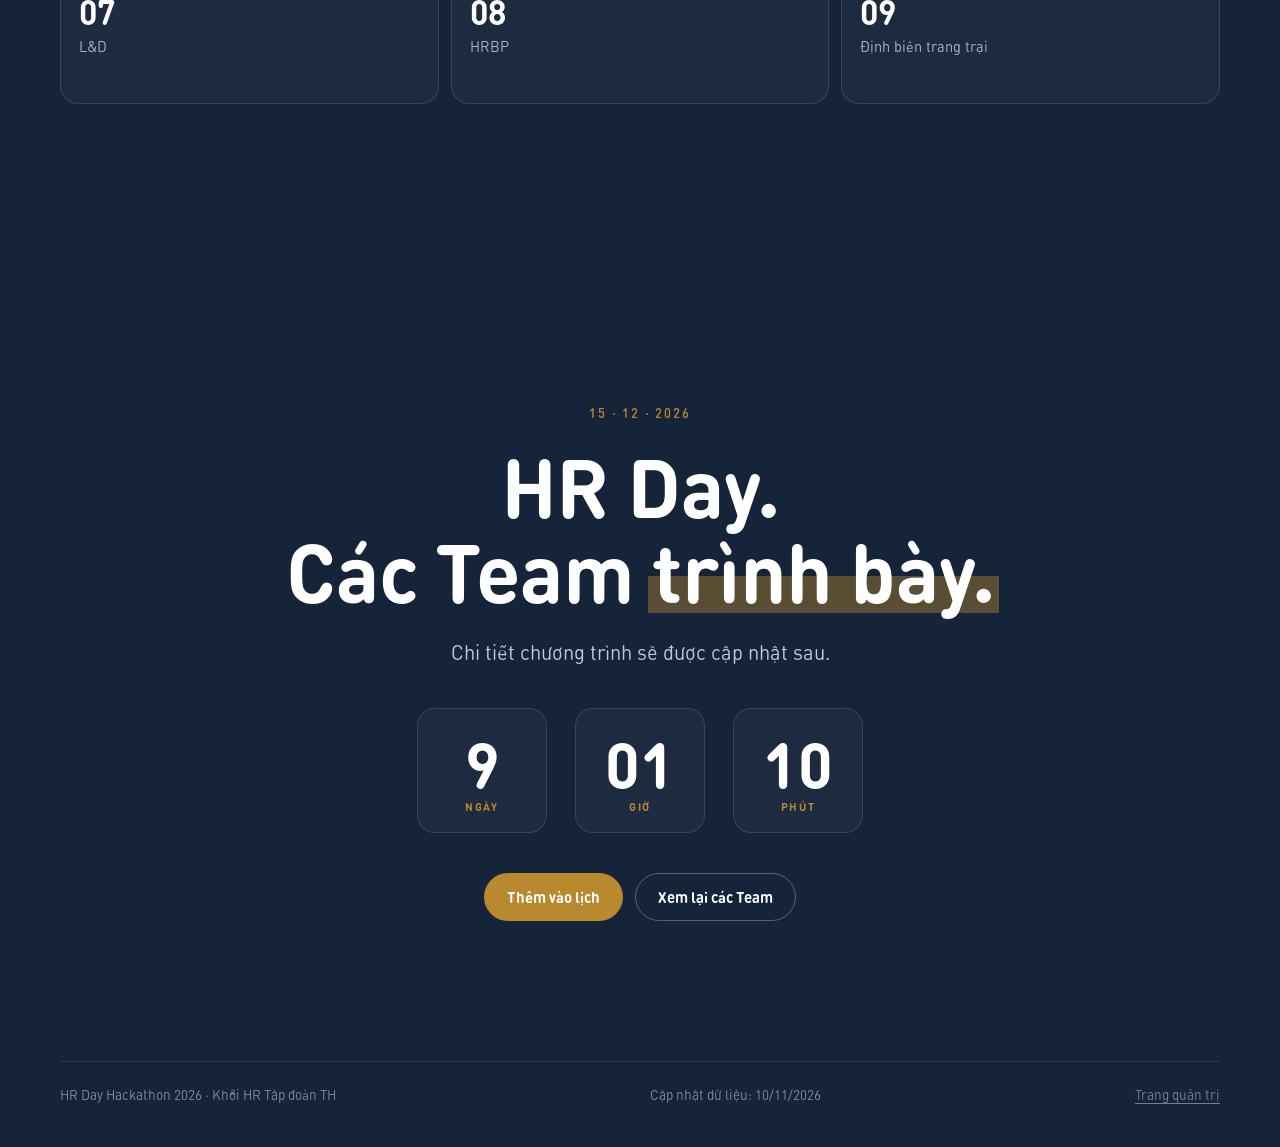
==== commit b5614bc1: "Add files via upload" ====
--- a/index.html
+++ b/index.html
@@ -75,8 +75,8 @@
     <div class="wrap">
       <header class="sec__head">
         <p class="eyebrow rv" data-ed="html:lo-trinh.1">Lộ trình 5 tuần</p>
-        <h2 class="h2 rv" data-ed="html:lo-trinh.2">Từ một ý tưởng<br>đến <mark class="hl">sân khấu HR Day</mark></h2>
-        <p class="sub rv" id="road-sub" data-ed="html:lo-trinh.3">Đang ở chặng nào, sắp tới là gì. Bấm vào từng tuần để xem chi tiết.</p>
+        <h2 class="h2 rv" data-ed="html:lo-trinh.2">Từ ý tưởng<br>đến <mark class="hl">sân khấu HR Day</mark></h2>
+        <p class="sub rv" id="road-sub" data-ed="html:lo-trinh.3"><i>Lộ trình thực hiện cụ thể và chi tiết cho từng tuần.</i></p>
       </header>
       <div class="rbar rv" id="road-bar" role="group" aria-label="Tổng quan lộ trình"></div>
       <button type="button" class="road__back" id="road-back" hidden>← Quay lại tuần này</button>
@@ -96,7 +96,7 @@
           <p class="eyebrow rv" id="teams-eyebrow">9 Team · 51 thành viên</p>
           <h2 class="h2 rv" data-ed="html:cac-doi.1">9 Team.<br>Ý tưởng phát triển<br><mark class="hl">về nhân sự</mark></h2>
         </div>
-        <p class="sub rv" data-ed="html:cac-doi.2">Mỗi điểm sáng là một Team. Chạm vào một điểm để xem thành viên của Team.</p>
+        <p class="sub rv" data-ed="html:cac-doi.2"><i>Chạm vào một điểm để xem thành viên và thông tin của Team.</i></p>
       </header>
     </div>
 
@@ -104,7 +104,7 @@
       <canvas class="stage__canvas" id="galaxy" aria-hidden="true"></canvas>
       <div class="legend" id="legend" aria-label="Chú thích tiến độ">
         <p class="legend__t" data-ed="html:cac-doi.3"><span class="legend__cube" aria-hidden="true"></span>Khối Nhân sự</p>
-        <p class="legend__s" data-ed="html:cac-doi.4">Khối lập phương là Khối Nhân sự chung. Màu mỗi điểm cho biết tiến độ của Team.</p>
+        <p class="legend__s" data-ed="html:cac-doi.4">Màu sắc thể hiện tiến độ từng Team</p>
         <ul id="legend-list"></ul>
       </div>
       <div class="stage__hint" id="stage-hint" aria-hidden="true"></div>
@@ -130,7 +130,7 @@
   <section class="sec sec--criteria" id="tieu-chi" data-ground="light">
     <div class="wrap">
       <header class="sec__head">
-        <p class="eyebrow rv" data-ed="html:tieu-chi.1">Tiêu chí chấm</p>
+        <p class="eyebrow rv" data-ed="html:tieu-chi.1">Tiêu chí chấm ĐIỂM</p>
         <h2 class="h2 rv" data-ed="html:tieu-chi.2">Các tiêu chí<br><mark class="hl">quan trọng</mark></h2>
       </header>
       <figure class="golden rv">
@@ -139,7 +139,7 @@
       </figure>
       <div class="crit" id="criteria"></div>
       <div class="rules rv">
-        <h3 class="h3" data-ed="html:tieu-chi.4">Thể lệ ngắn gọn</h3>
+        <h3 class="h3" data-ed="html:tieu-chi.4">Một số lưu ý</h3>
         <ul id="rules"></ul>
       </div>
     </div>
--- a/css/site.css
+++ b/css/site.css
@@ -546,6 +546,7 @@
 .hub__drop b{color:var(--primary-deep)}
 .hub__drop span{font-size:13.5px;color:var(--text-2)}
 .adm .muted{color:var(--text-2);font-size:14px}
+.hub__pre{max-height:260px;overflow:auto;background:#16243A;color:#E8EEF7;font-size:12.5px;padding:12px;border-radius:10px;white-space:pre-wrap}
 .hub__list{margin:0 0 16px;padding-left:20px;color:var(--text);font-size:15px;line-height:1.6}
 .adm__sm{display:block;font-size:13px!important}
 .adm .btn--ghost{border-color:rgba(39,54,74,.25);color:var(--primary-deep);background:#fff}
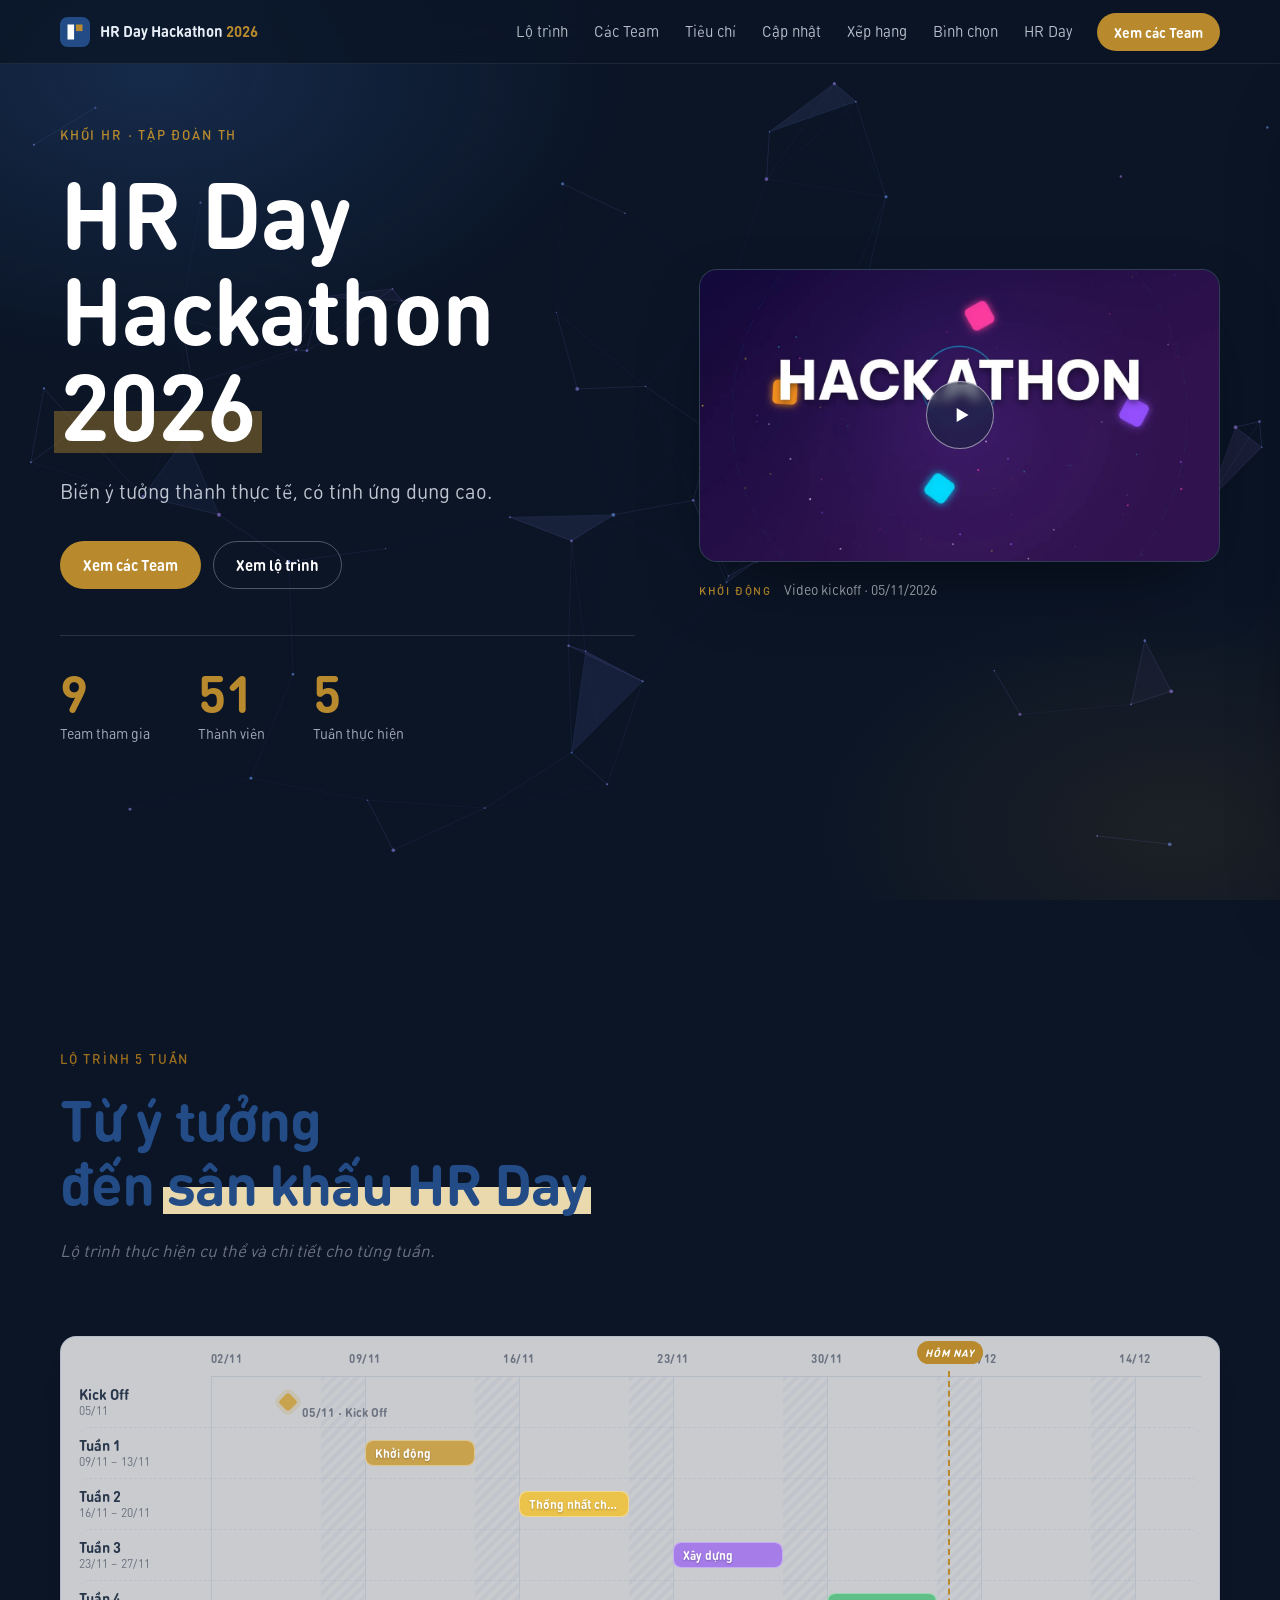
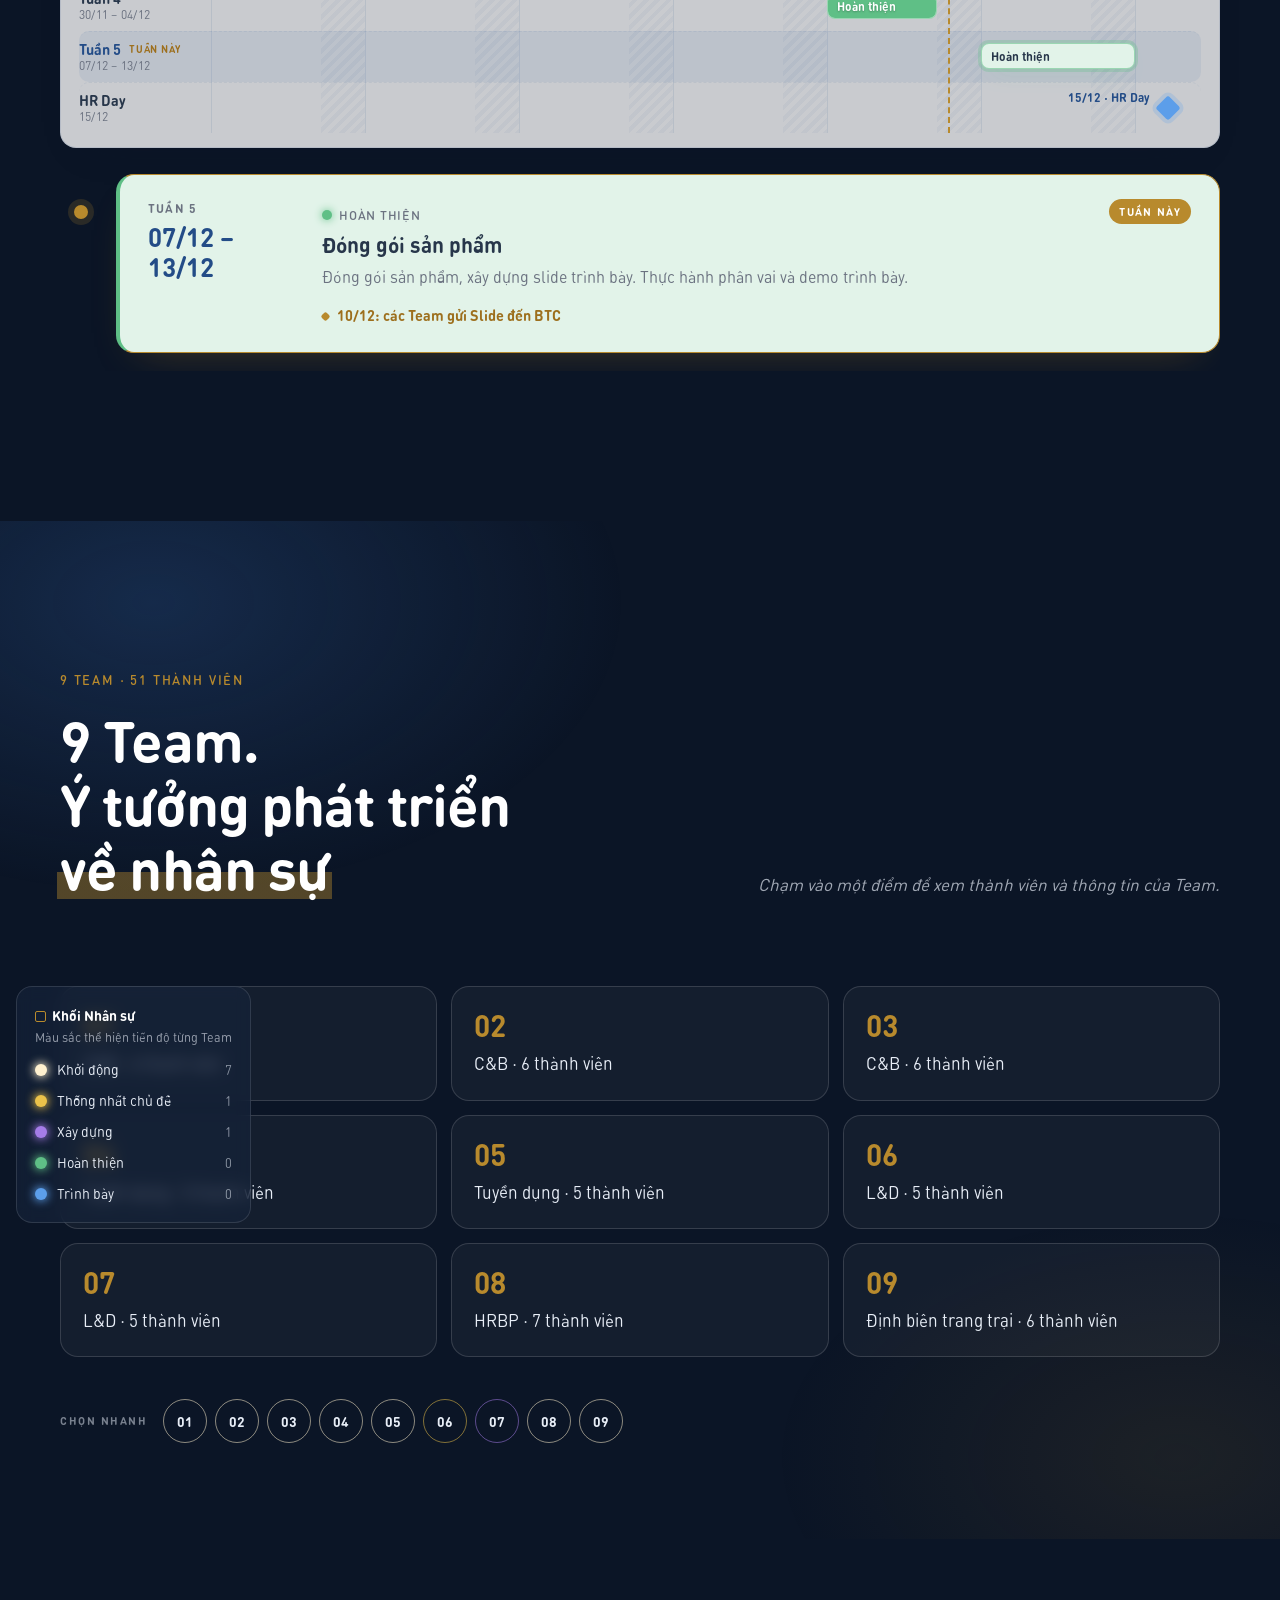
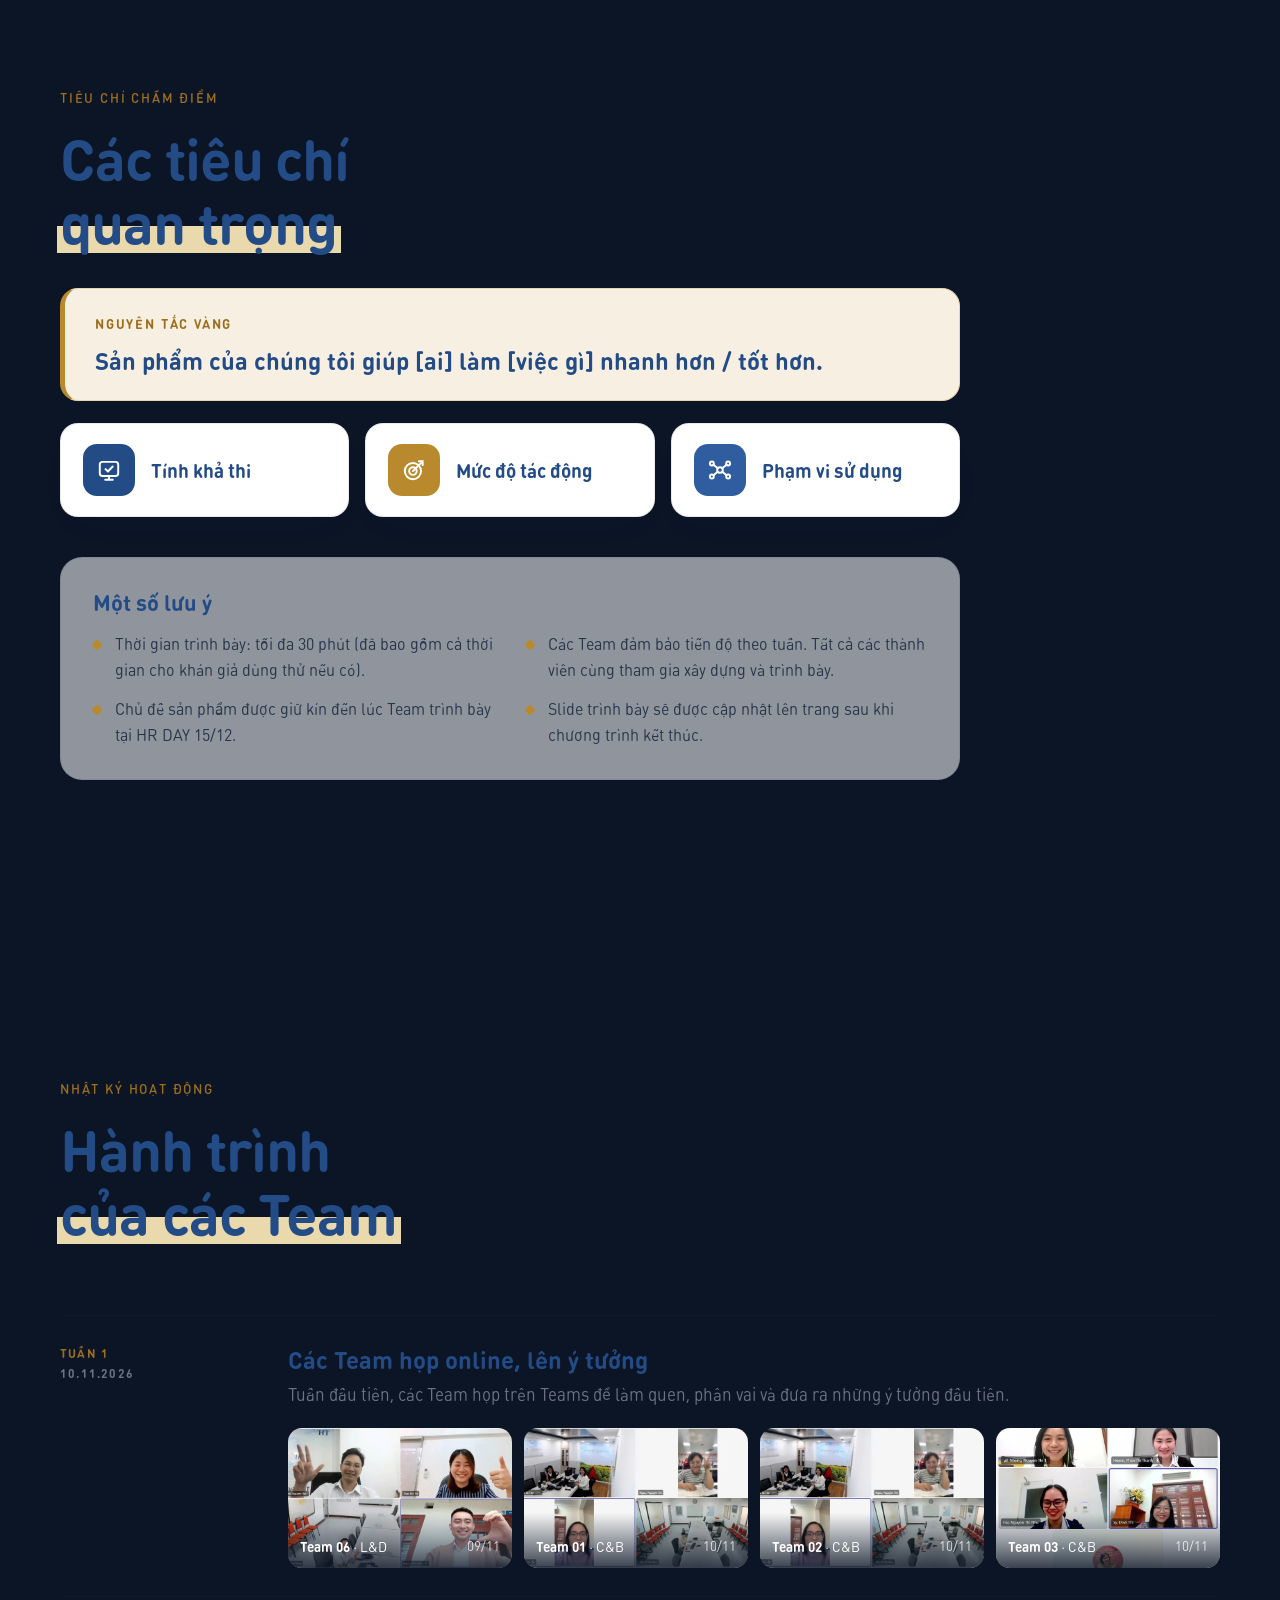
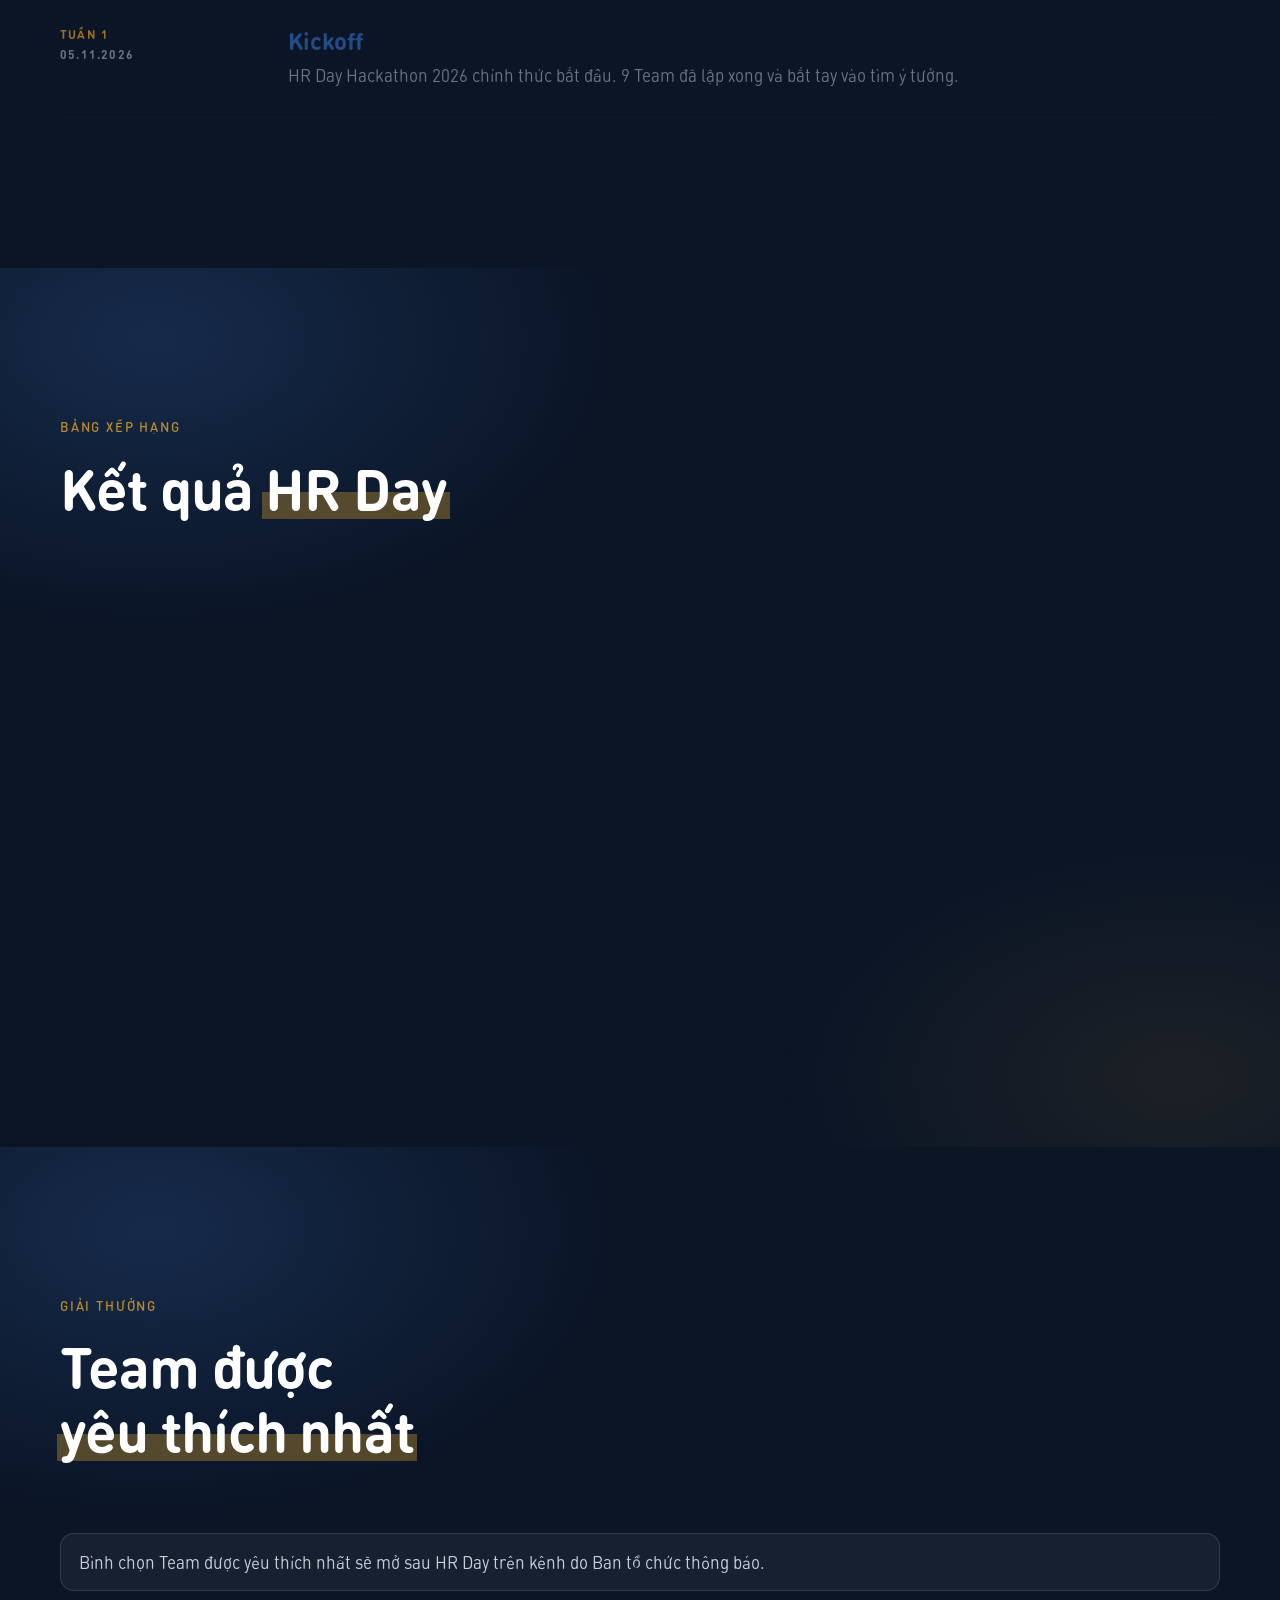
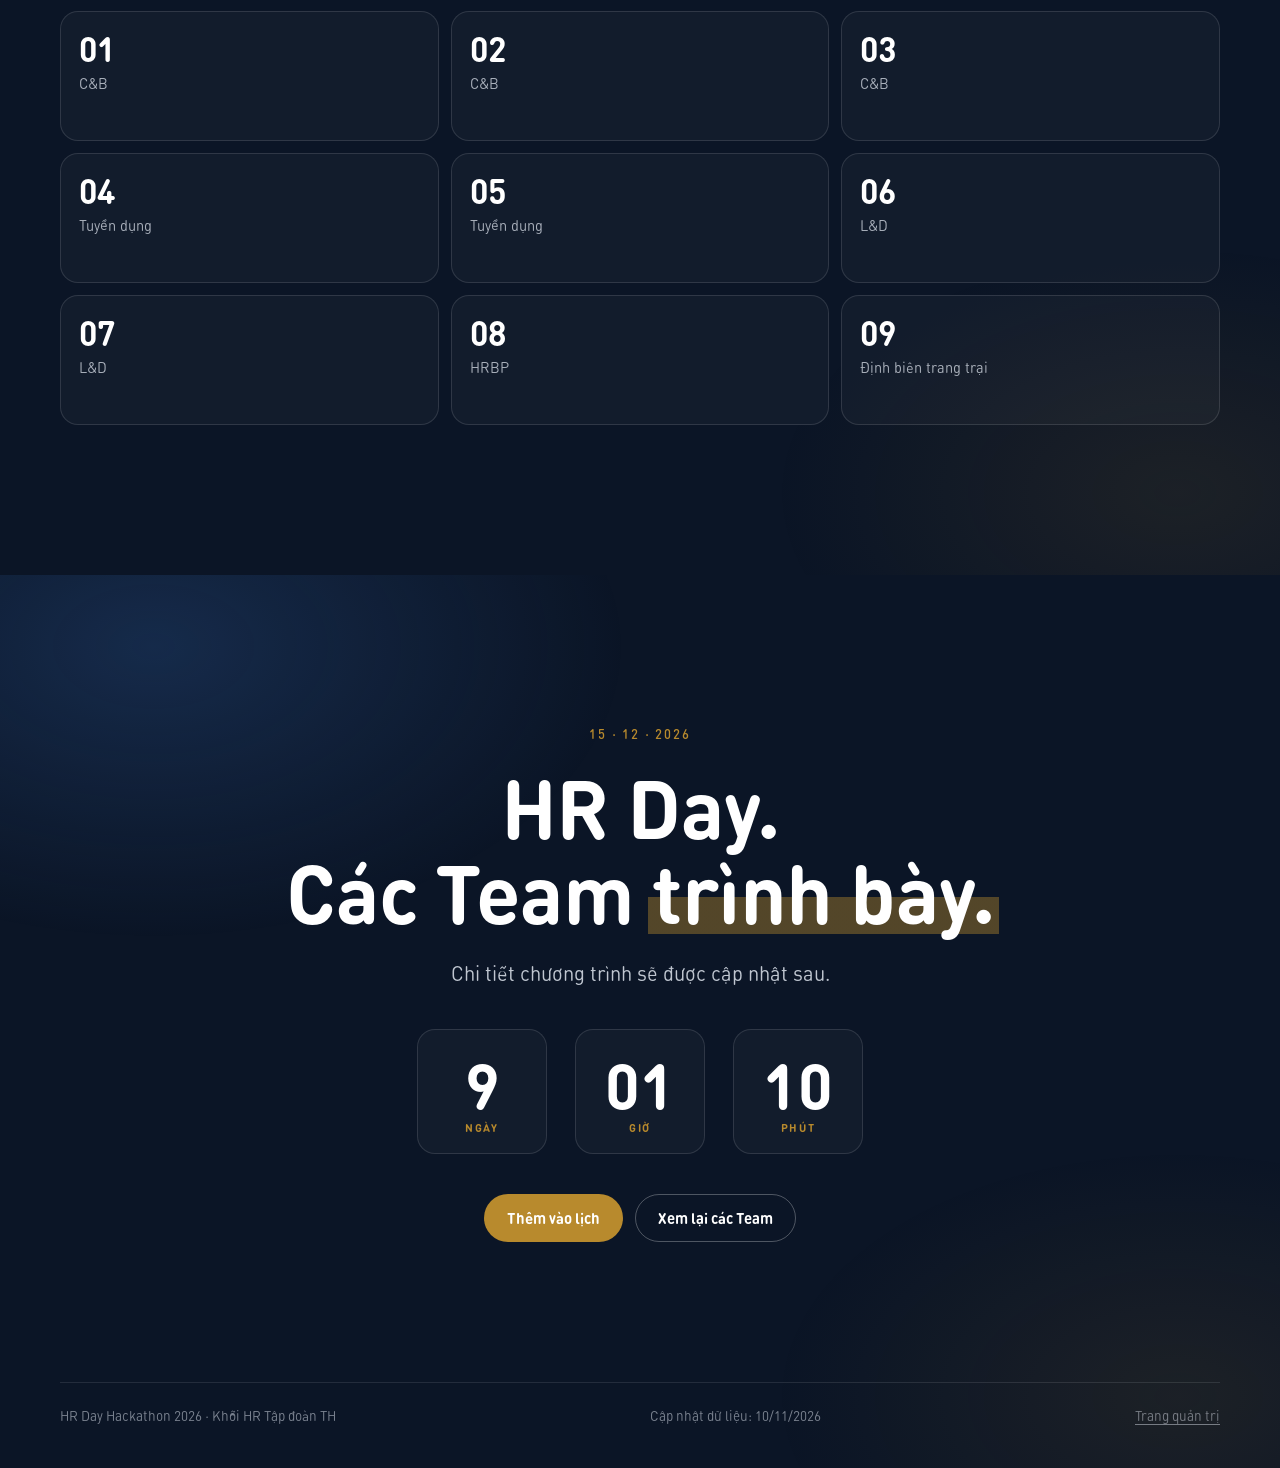
==== commit e6ad0387: "Add files via upload" ====
--- a/index.html
+++ b/index.html
@@ -240,6 +240,7 @@
 <div class="adm" id="admin" hidden></div>
 
 <noscript><p class="noscript">Trang cần bật JavaScript để hiển thị dữ liệu.</p></noscript>
+<script src="js/plexus.js"></script>
 <script type="module" src="js/site.js"></script>
 </body>
 </html>
--- a/css/site.css
+++ b/css/site.css
@@ -673,3 +673,73 @@
   .panel{transition:none}
   body{transition:none}
 }
+
+/* ============ Nền công nghệ + Gantt lộ trình (11/11/2026) ============ */
+:root{ --night:#0B1526; --night-2:#13233D; --cream:#EEF3F9; }
+/* lưới kẻ ô mảnh thay cho lưới chấm, mờ dần ra mép */
+.grain{background-image:
+    linear-gradient(var(--dot,rgba(120,170,255,.06)) 1px, transparent 1px),
+    linear-gradient(90deg, var(--dot,rgba(120,170,255,.06)) 1px, transparent 1px);
+  background-size:56px 56px;opacity:1;
+  -webkit-mask-image:radial-gradient(ellipse 85% 75% at 50% 40%, #000 35%, transparent 100%);
+          mask-image:radial-gradient(ellipse 85% 75% at 50% 40%, #000 35%, transparent 100%)}
+/* quầng sáng xanh và vàng rất nhẹ ở các phần nền tối */
+.sec[data-ground=dark]::before{content:"";position:absolute;inset:0;pointer-events:none;z-index:-1;
+  background:radial-gradient(42rem 26rem at 12% 8%, rgba(47,93,159,.30), transparent 70%),
+             radial-gradient(36rem 22rem at 92% 92%, rgba(184,138,45,.10), transparent 70%)}
+.sec[data-ground=light] .h2, .sec[data-ground=light] .step__when b{color:var(--primary-deep)}
+
+/* ---------- Gantt ---------- */
+.rbar{display:block;margin:0 0 26px}
+.gantt{overflow-x:auto;-webkit-overflow-scrolling:touch;border:1px solid rgba(35,76,135,.12);border-radius:16px;
+  background:rgba(255,255,255,.78);backdrop-filter:blur(6px);box-shadow:0 18px 40px -30px rgba(11,21,38,.35)}
+.gantt__in{min-width:720px;padding:6px 18px 14px}
+.g-head,.g-row,.g-bg{display:grid;grid-template-columns:132px 1fr;align-items:center}
+.g-lab{display:flex;flex-direction:column;line-height:1.25;padding-right:14px}
+.g-lab b{font-weight:700;font-size:14.5px;color:var(--text)}
+.g-lab small{font-size:12px;color:var(--text-2);letter-spacing:.02em}
+.g-track{position:relative;display:block;height:100%}
+.g-ticks{height:34px;border-bottom:1px solid rgba(35,76,135,.12)}
+.g-ticks span{position:absolute;bottom:8px;transform:translateX(-50%);font-size:11.5px;font-weight:600;letter-spacing:.04em;color:var(--text-2);white-space:nowrap}
+.g-ticks span:first-child{transform:none}
+.g-body{position:relative}
+.g-bg{position:absolute;inset:0;pointer-events:none}
+.g-bg .g-track{height:100%}
+.g-line{position:absolute;top:0;bottom:0;width:1px;background:rgba(35,76,135,.10)}
+.g-wkend{position:absolute;top:0;bottom:0;background:repeating-linear-gradient(135deg, rgba(35,76,135,.045) 0 4px, transparent 4px 8px)}
+.g-today{position:absolute;top:-6px;bottom:0;width:0;border-left:2px dashed var(--accent);z-index:2}
+.g-today b{position:absolute;top:-30px;left:0;transform:translateX(-50%);background:var(--accent);color:#fff;font-size:10.5px;font-weight:700;letter-spacing:.08em;text-transform:uppercase;padding:3px 8px;border-radius:999px;white-space:nowrap}
+.g-row{position:relative;width:100%;min-height:50px;border:0;background:none;padding:0;text-align:left;border-radius:10px;transition:background .2s}
+.g-row + .g-row{border-top:1px dashed rgba(35,76,135,.08)}
+.g-row:hover{background:rgba(47,93,159,.05)}
+.g-row[aria-pressed=true]{background:rgba(47,93,159,.08)}
+.g-row[aria-pressed=true] .g-lab b{color:var(--primary-deep)}
+.g-row .g-track{height:50px}
+/* thanh tuần */
+.g-bar{position:absolute;top:12px;height:26px;border-radius:8px;overflow:hidden;
+  background:color-mix(in srgb, var(--c) 18%, #fff);border:1px solid color-mix(in srgb, var(--c) 55%, transparent);
+  transition:transform .25s var(--ease),box-shadow .25s}
+.g-bar::before{content:"";position:absolute;inset:0;width:calc(var(--p,0) * 100%);background:var(--c);transition:width 1.2s var(--ease)}
+.g-bar em{position:relative;display:block;padding:0 9px;font-style:normal;font-size:12px;font-weight:600;line-height:24px;white-space:nowrap;overflow:hidden;text-overflow:ellipsis;color:var(--text)}
+.g-row.is-past .g-bar em{color:#fff;text-shadow:0 1px 2px rgba(0,0,0,.25)}
+.g-row.is-cur .g-bar{box-shadow:0 0 0 3px color-mix(in srgb, var(--c) 28%, transparent),0 10px 22px -12px var(--c)}
+.g-row:hover .g-bar,.g-row[aria-pressed=true] .g-bar{transform:translateY(-1px)}
+/* mốc: hình thoi */
+.g-ms{position:absolute;top:50%;width:14px;height:14px;margin:-7px 0 0 -7px;transform:rotate(45deg);border-radius:3px;background:var(--c);box-shadow:0 0 0 4px color-mix(in srgb, var(--c) 22%, transparent)}
+.g-ms em{position:absolute;left:18px;top:-2px;transform:rotate(-45deg);transform-origin:0 0;font-style:normal;font-size:12px;font-weight:600;white-space:nowrap;color:var(--text-2)}
+.g-ms--final{width:18px;height:18px;margin:-9px 0 0 -9px}
+.g-ms--final em{left:auto;right:22px;top:auto;bottom:-4px;transform:rotate(-45deg);transform-origin:100% 100%;color:var(--primary-deep);font-weight:700}
+.g-row.is-cur .g-lab b::after{content:"Tuần này";margin-left:8px;font-size:10px;font-weight:700;letter-spacing:.08em;text-transform:uppercase;color:var(--accent-deep);vertical-align:2px}
+.g-row--ms.is-cur .g-lab b::after{content:"Sắp tới"}
+@media (max-width:700px){
+  .gantt__in{min-width:640px;padding:4px 12px 12px}
+  .g-head,.g-row,.g-bg{grid-template-columns:96px 1fr}
+  .g-lab{position:sticky;left:0;z-index:3;background:rgba(255,255,255,.94)}
+}
+@media (prefers-reduced-motion:reduce){ .g-bar::before{transition:none} }
+
+/* nền lưới đa giác chuyển động (js/plexus.js) thay cho lưới kẻ ô */
+.plexus{position:fixed;inset:0;z-index:0;pointer-events:none}
+.grain{display:none}
+.is-admin .plexus{display:none}
+@media (max-width:700px){ .g-row.is-cur .g-lab b::after{display:none} }
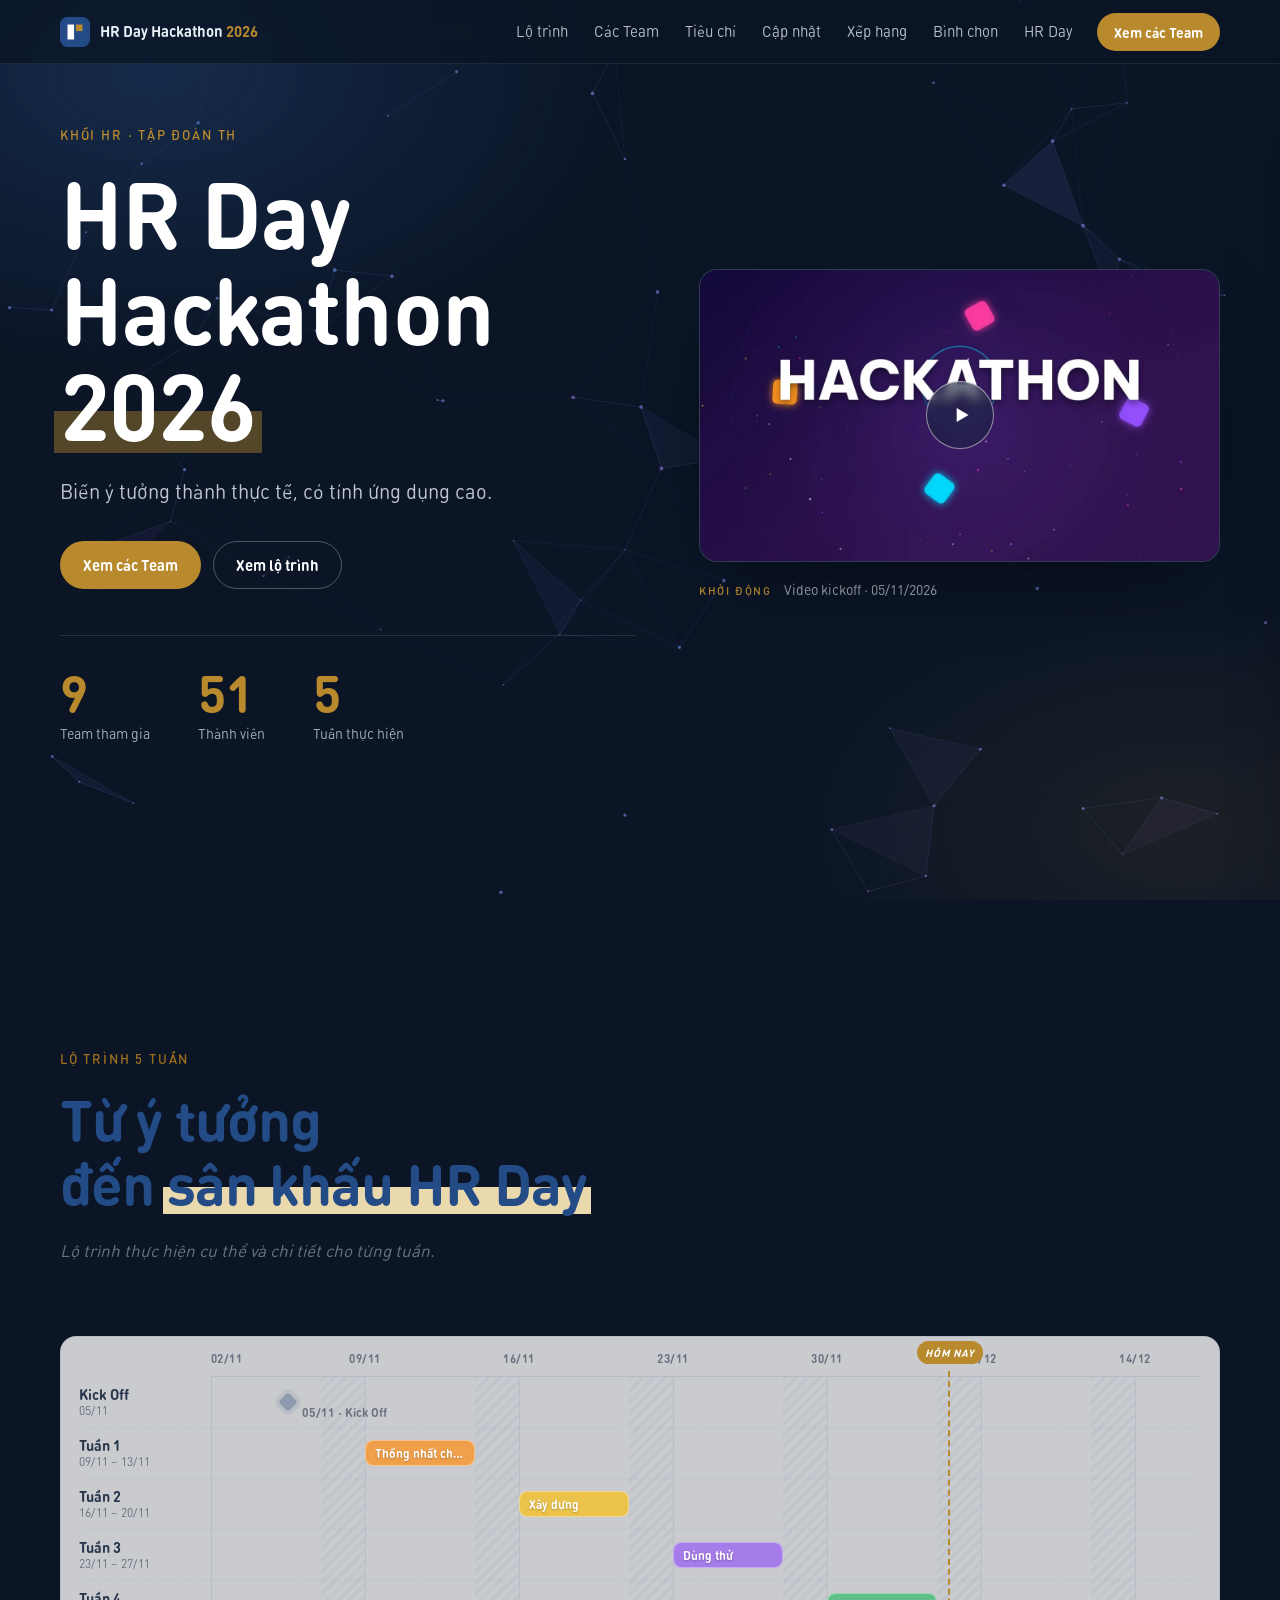
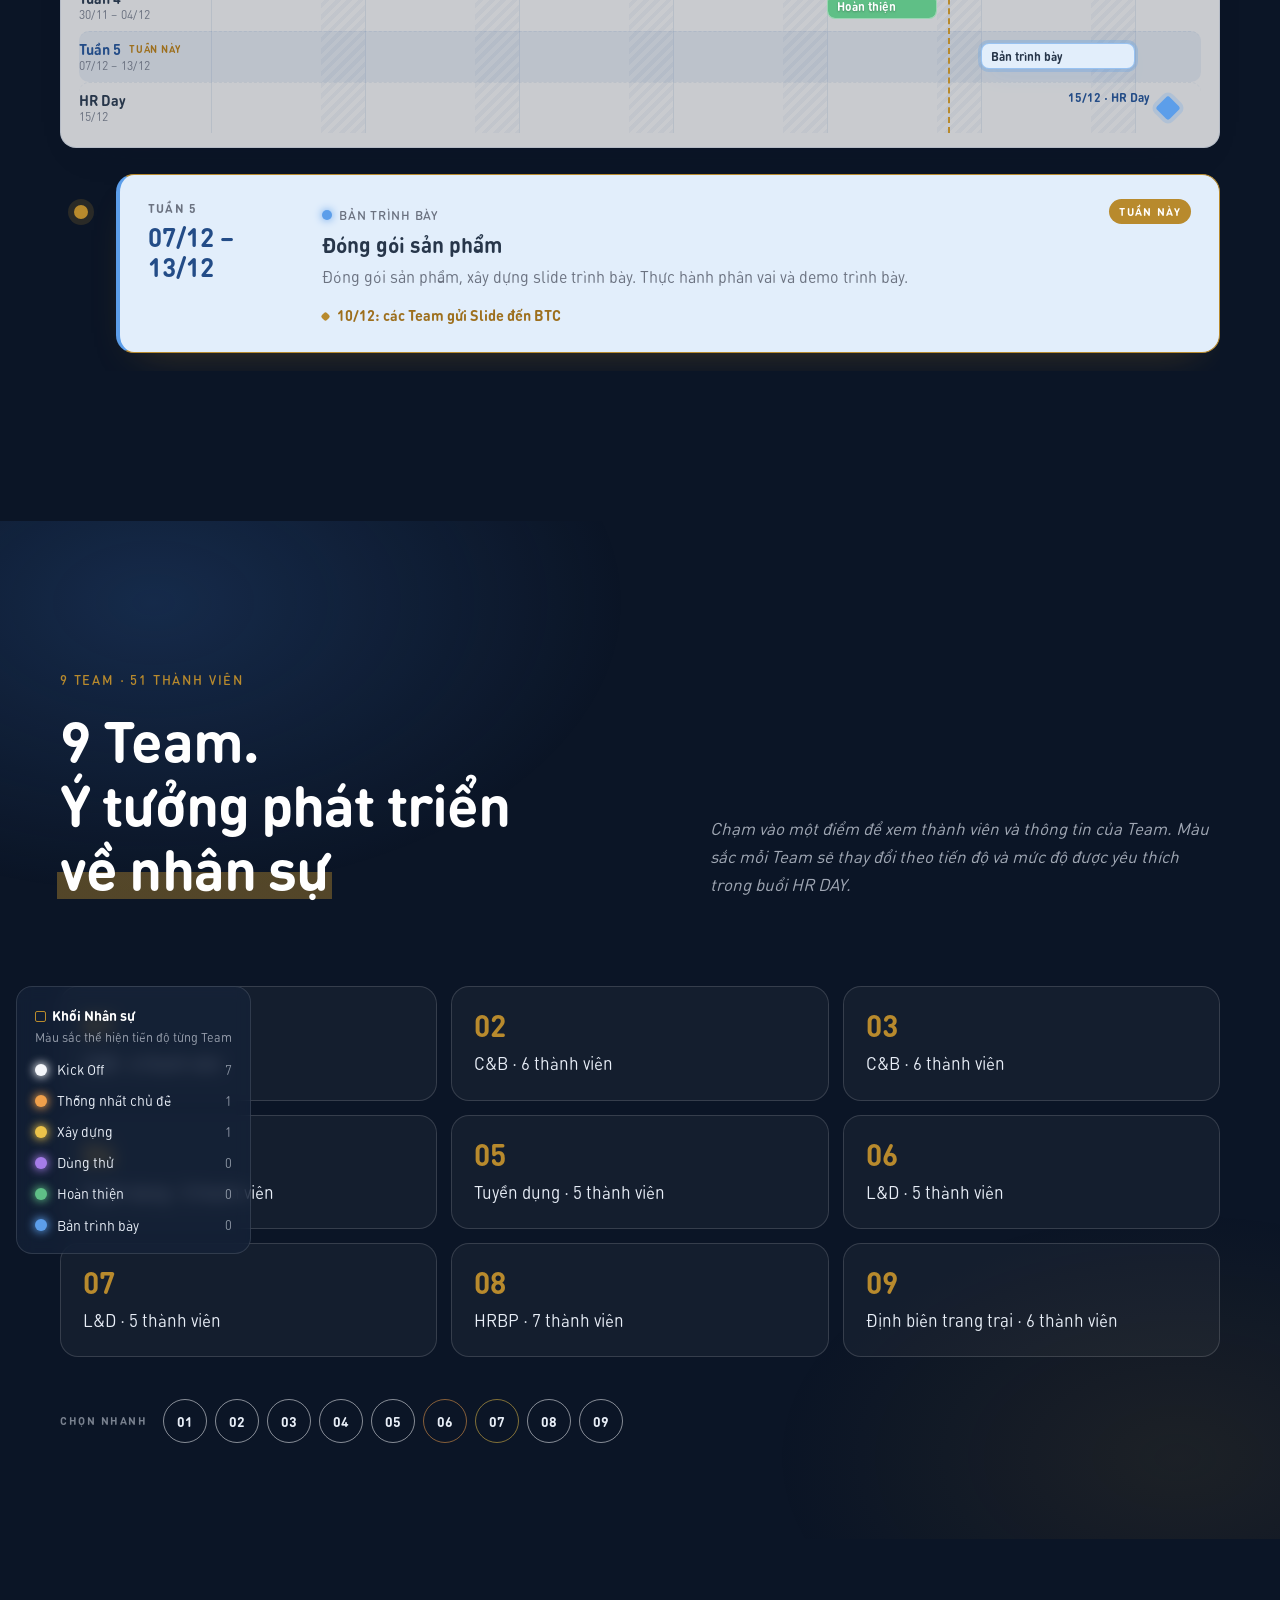
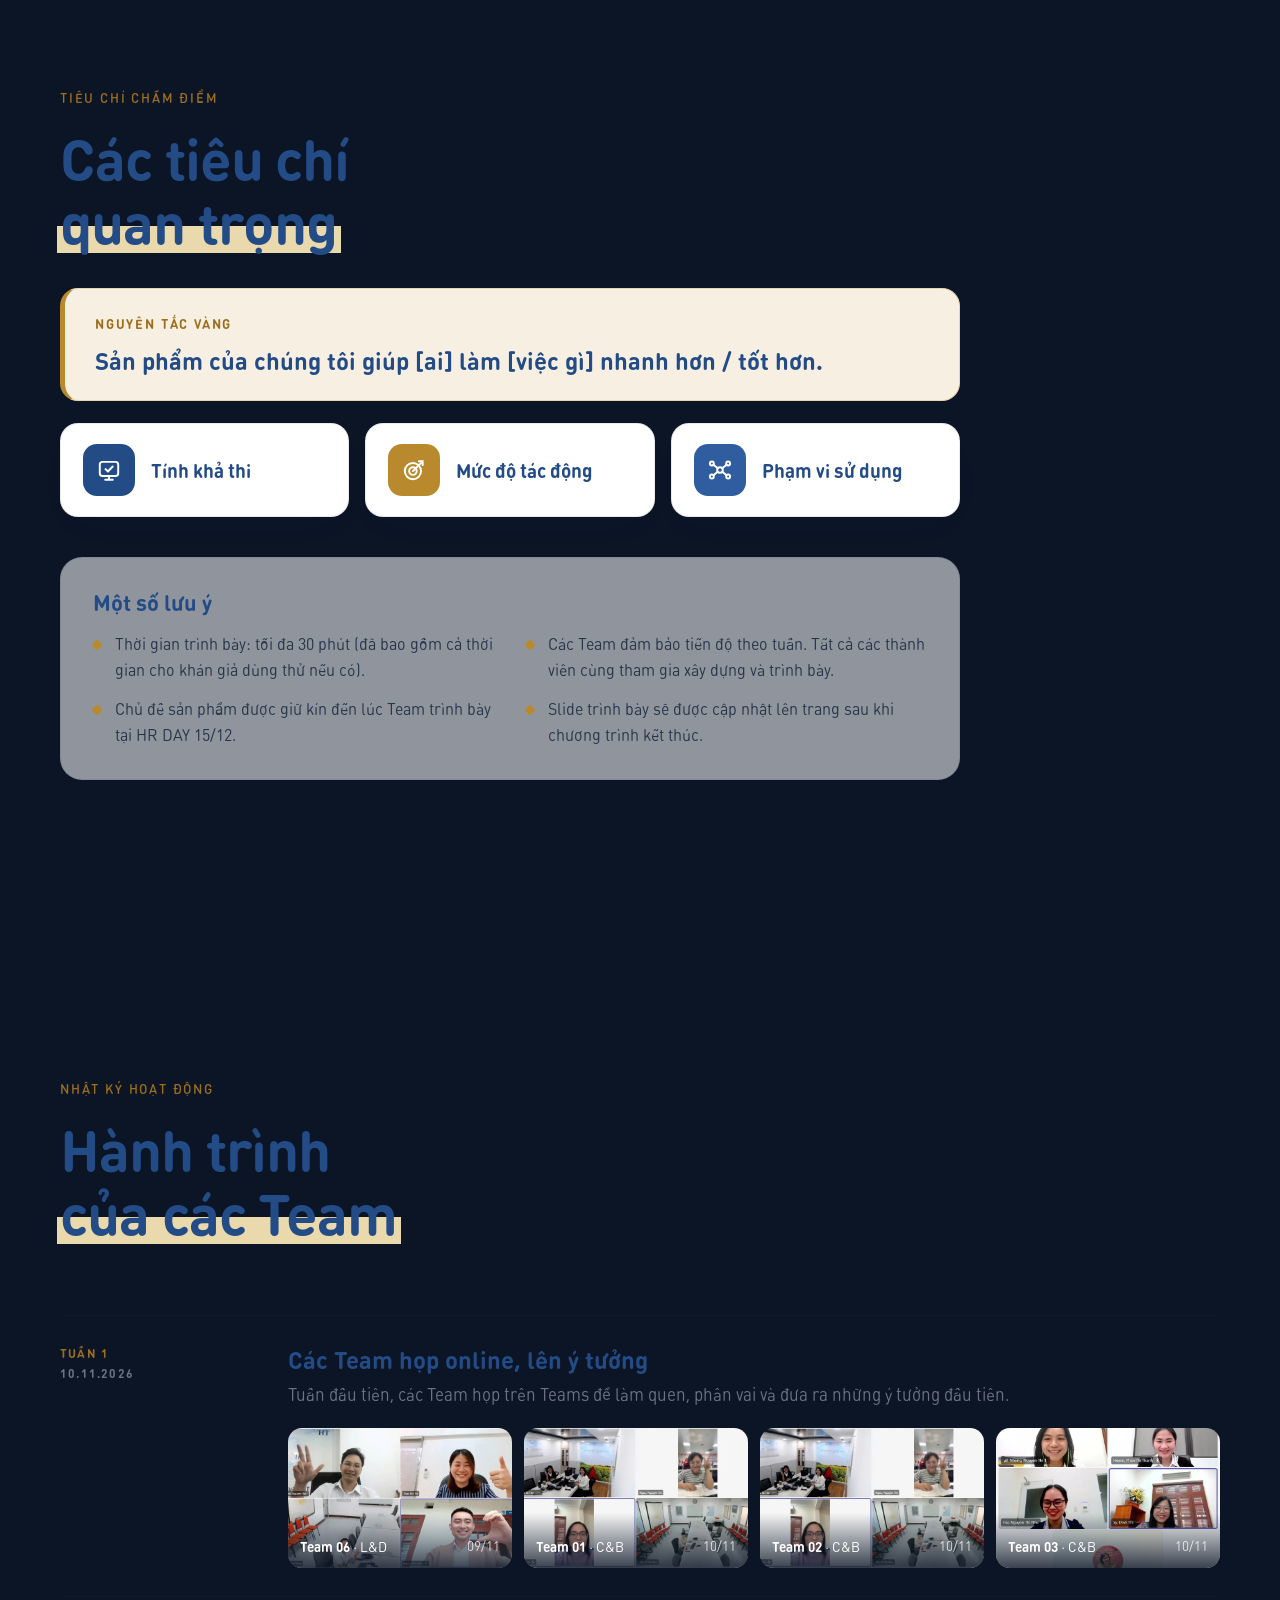
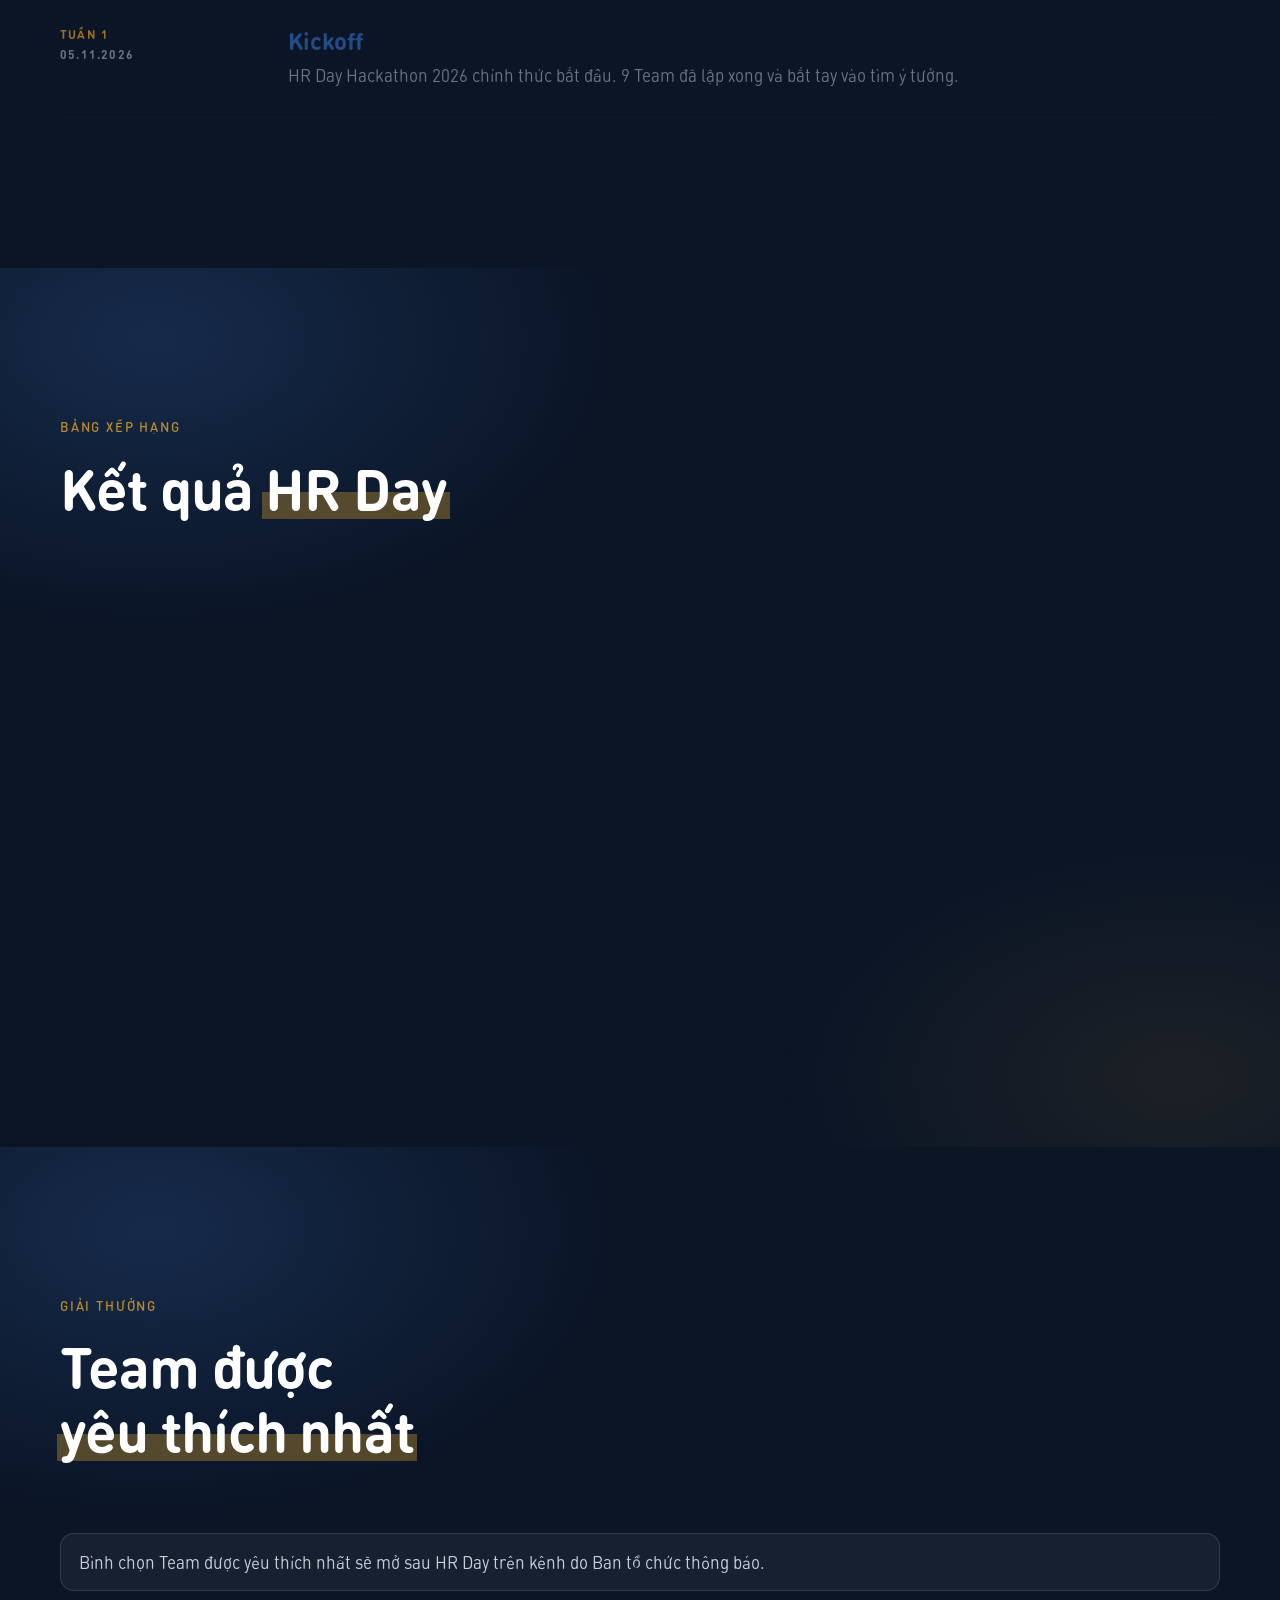
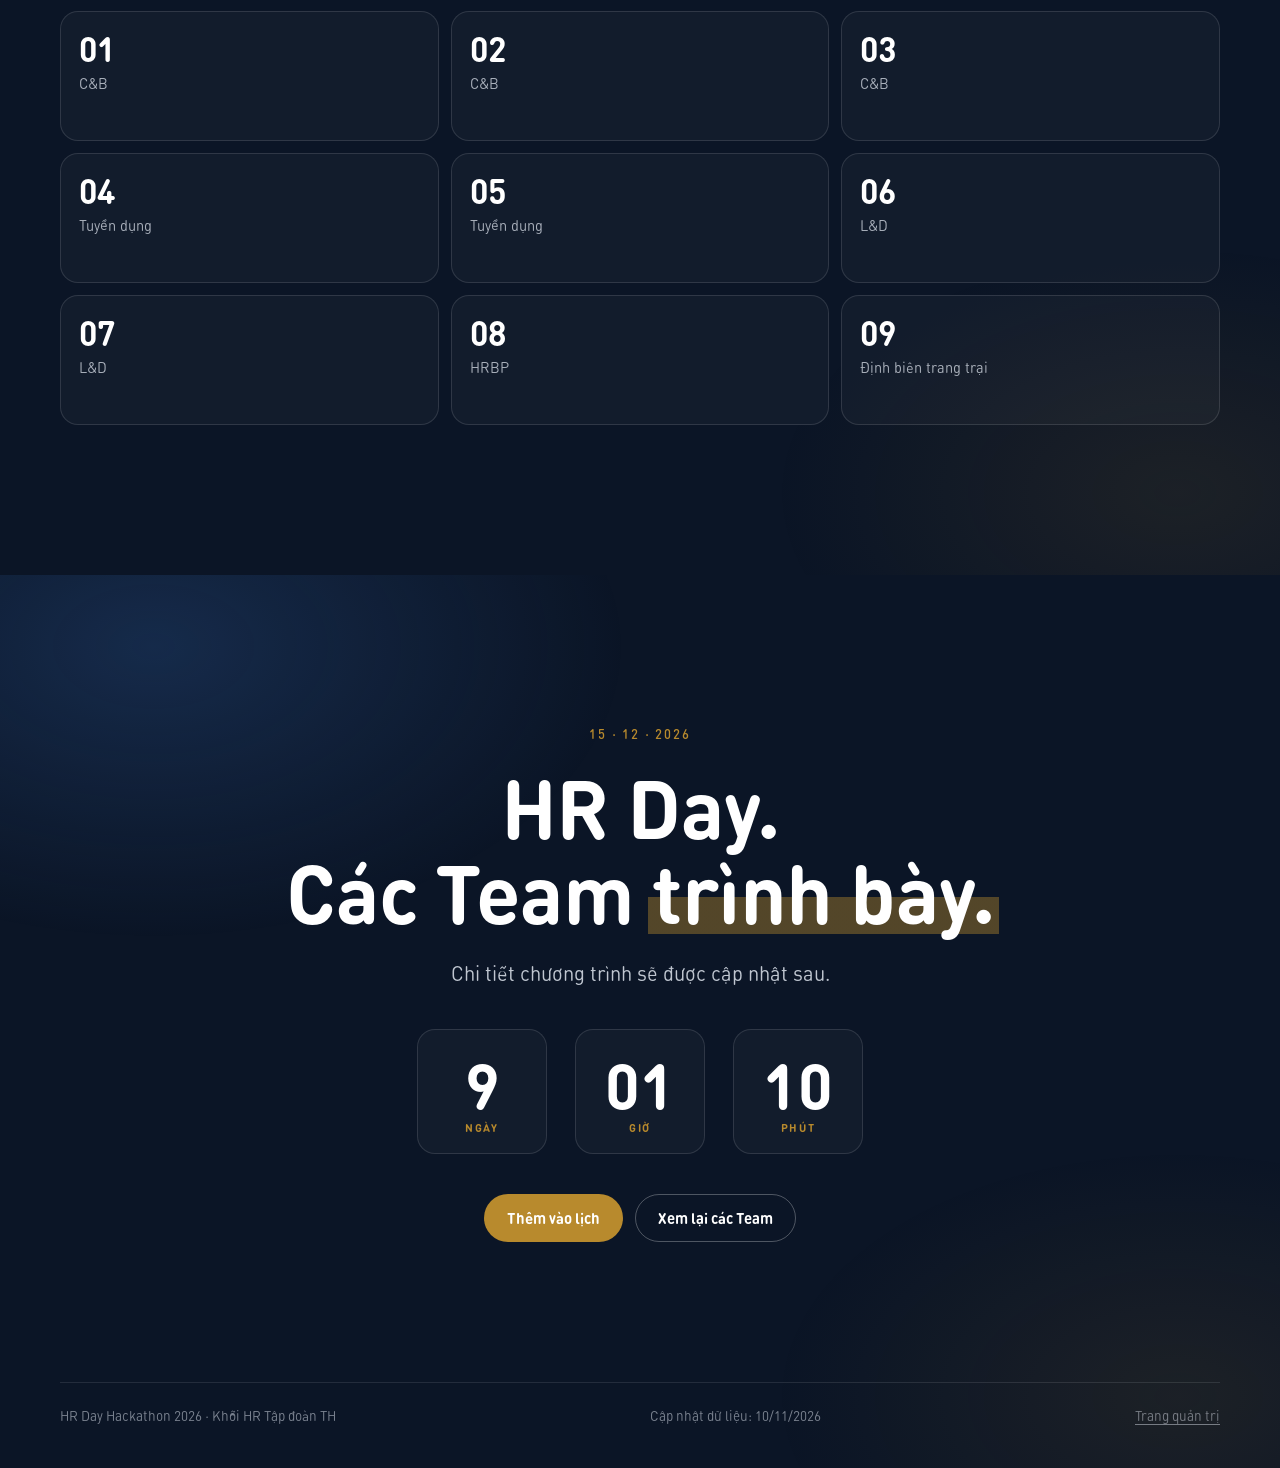
==== commit e83be891: "Add files via upload" ====
--- a/index.html
+++ b/index.html
@@ -28,6 +28,7 @@
       <a href="#cac-doi">Các Team</a>
       <a href="#tieu-chi">Tiêu chí</a>
       <a href="#cap-nhat">Cập nhật</a>
+      <a href="#du-doan" hidden>Dự đoán</a>
       <a href="#xep-hang">Xếp hạng</a>
       <a href="#binh-chon">Bình chọn</a>
       <a href="#hr-day">HR Day</a>
@@ -96,7 +97,7 @@
           <p class="eyebrow rv" id="teams-eyebrow">9 Team · 51 thành viên</p>
           <h2 class="h2 rv" data-ed="html:cac-doi.1">9 Team.<br>Ý tưởng phát triển<br><mark class="hl">về nhân sự</mark></h2>
         </div>
-        <p class="sub rv" data-ed="html:cac-doi.2"><i>Chạm vào một điểm để xem thành viên và thông tin của Team.</i></p>
+        <p class="sub rv" data-ed="html:cac-doi.2"><i>Chạm vào một điểm để xem thành viên và thông tin của Team. Màu sắc mỗi Team sẽ thay đổi theo tiến độ và mức độ được yêu thích trong buổi HR DAY.</i></p>
       </header>
     </div>
 
@@ -156,6 +157,20 @@
         <p class="sub rv" data-ed="html:cap-nhat.3">Ảnh và tin tiến độ chỉ ghi lại hành trình, không lộ chủ đề của Team nào.</p>
       </header>
       <ol class="log" id="log"></ol>
+    </div>
+  </section>
+
+  <!-- 5a · DỰ ĐOÁN (PICK'EM) · hiện khi config có sheet_url -->
+  <section class="sec sec--pick" id="du-doan" data-ground="dark" hidden>
+    <div class="wrap">
+      <header class="sec__head sec__head--row">
+        <div>
+          <p class="eyebrow rv" data-ed="html:du-doan.1">Pick'em</p>
+          <h2 class="h2 rv" data-ed="html:du-doan.2">Ai sẽ <mark class="hl">vô địch</mark>?</h2>
+        </div>
+        <p class="sub rv" data-ed="html:du-doan.3">Đoán Top 3 chung cuộc và loại sản phẩm của từng Team. Điểm cao nhất lên bảng Nhà tiên tri, nhận quà tại HR Day.</p>
+      </header>
+      <div class="pick" id="pick"><p class="vote__status">Đang tải…</p></div>
     </div>
   </section>
 
--- a/css/site.css
+++ b/css/site.css
@@ -743,3 +743,72 @@
 .grain{display:none}
 .is-admin .plexus{display:none}
 @media (max-width:700px){ .g-row.is-cur .g-lab b::after{display:none} }
+
+/* chữ sửa trên trang: giữ dấu xuống dòng (Shift+Enter) */
+[data-ed]:not([data-ed^="html:"]){white-space:pre-line}
+.legend__n{font-weight:inherit}
+
+/* ============ Dự đoán (Pick'em) · chấm điểm giám khảo (12/11/2026) ============ */
+.sec--pick[hidden],.nav__links a[hidden]{display:none}
+.pk-top{display:flex;flex-wrap:wrap;align-items:center;gap:10px;margin:0 0 18px}
+.pk-chip{display:inline-flex;align-items:center;gap:8px;padding:7px 14px;border-radius:999px;border:1px solid rgba(255,255,255,.14);background:rgba(255,255,255,.05);font-size:13.5px;color:rgba(232,238,247,.8)}
+.pk-chip b{color:#fff;font-size:15px}
+.pk-chip i{width:8px;height:8px;border-radius:50%;background:rgba(232,238,247,.4)}
+.pk-chip.is-live i{background:#5FBF86;box-shadow:0 0 0 4px rgba(95,191,134,.2)}
+.pk-rule{font-size:13px;color:rgba(232,238,247,.6);margin-left:auto}
+.pk-rule b{color:var(--accent)}
+.pk-grid{display:grid;grid-template-columns:minmax(260px,.8fr) 1.6fr;gap:16px;align-items:start}
+.pk-card{padding:22px;border-radius:20px;border:1px solid rgba(255,255,255,.12);background:rgba(255,255,255,.04)}
+.pk-h{margin:0 0 6px;font-size:18px;color:#fff;display:flex;align-items:baseline;gap:10px}
+.pk-h small{font-size:13px;font-weight:500;color:rgba(232,238,247,.55)}
+.pk-sub{margin:0 0 14px;font-size:13.5px;color:rgba(232,238,247,.6)}
+.pk-rank{display:grid;grid-template-columns:34px 1fr;align-items:center;gap:4px 10px;margin:10px 0}
+.pk-rank>span{width:34px;height:34px;border-radius:50%;display:grid;place-items:center;font-weight:700;color:#fff;background:rgba(255,255,255,.08);border:1px solid rgba(255,255,255,.18)}
+.pk-rank--1>span{background:var(--accent);border-color:var(--accent)}
+.pk-rank b{color:#fff;font-weight:600}
+.pk-rank em{grid-column:2;font-style:normal;font-size:12.5px;color:rgba(232,238,247,.55)}
+.pk-rank em.ok{color:#8FE0B0}
+.pick select{font:inherit;font-size:15px;width:100%;padding:9px 10px;border-radius:10px;border:1px solid rgba(255,255,255,.2);background:rgba(11,21,38,.6);color:#fff}
+.pick select:focus{outline:2px solid var(--accent);outline-offset:1px}
+.pk-crowd{margin-top:18px;padding-top:16px;border-top:1px solid rgba(255,255,255,.1)}
+.pk-bar{display:grid;grid-template-columns:72px 1fr 26px;align-items:center;gap:10px;font-size:13.5px;color:rgba(232,238,247,.75);margin:6px 0}
+.pk-bar i{display:block;height:8px;border-radius:8px;width:var(--w);min-width:6px;background:linear-gradient(90deg,var(--accent),#E3C27A)}
+.pk-bar b{color:#fff;text-align:right}
+.pk-empty{margin:0;font-size:13.5px;color:rgba(232,238,247,.5)}
+.pk-teams{display:grid;grid-template-columns:repeat(3,1fr);gap:10px}
+.pk-team{display:flex;flex-direction:column;gap:6px;padding:14px;border-radius:14px;border:1px solid rgba(255,255,255,.1);background:rgba(255,255,255,.03)}
+.pk-team__n{font-weight:700;font-size:24px;line-height:1;color:#fff}
+.pk-team__a{font-size:13px;color:rgba(232,238,247,.6)}
+.pk-team__v{font-size:14px;color:#fff;font-weight:600}
+.pk-team__ans{font-style:normal;font-size:12.5px;color:rgba(232,238,247,.6)}
+.pk-team.is-ok{border-color:#5FBF86}.pk-team.is-ok .pk-team__ans{color:#8FE0B0}
+.pk-team.is-no{border-color:rgba(217,130,111,.6)}
+.pk-save{display:flex;align-items:center;gap:14px;margin-top:16px}
+.pk-save span{font-size:14px;color:rgba(232,238,247,.75)}
+.pk-link{border:0;background:none;padding:0;margin-left:6px;color:var(--accent);font:inherit;font-size:13.5px;text-decoration:underline;cursor:pointer}
+.pk-lead{margin:0 0 18px;padding:20px 22px;border-radius:20px;border:1px solid rgba(184,138,45,.5);background:linear-gradient(160deg,rgba(184,138,45,.16),rgba(255,255,255,.03))}
+.pk-lead ol{list-style:none;margin:10px 0 0;padding:0;display:grid;gap:6px}
+.pk-lead li{display:grid;grid-template-columns:32px 1fr auto 44px;align-items:center;gap:10px;padding:8px 10px;border-radius:10px;font-size:14.5px;color:#E8EEF7}
+.pk-lead li.is-you{background:rgba(184,138,45,.22)}
+.pk-lead__r{font-weight:700;color:var(--accent)}
+.pk-lead__n small{color:rgba(232,238,247,.5);margin-left:6px}
+.pk-lead__m{font-size:12.5px;color:rgba(232,238,247,.55)}
+.pk-lead li b{text-align:right;color:#fff;font-size:16px}
+.board__c small{color:rgba(232,238,247,.5);font-size:12px}
+@media (max-width:900px){ .pk-grid{grid-template-columns:1fr} .pk-rule{margin-left:0} }
+@media (max-width:600px){ .pk-teams{grid-template-columns:1fr 1fr} .pk-lead li{grid-template-columns:28px 1fr 40px} .pk-lead__m{display:none} }
+/* chấm điểm */
+.judge{position:fixed;inset:0;z-index:200;background:rgba(11,21,38,.72);backdrop-filter:blur(4px);display:grid;place-items:start center;overflow:auto;padding:24px 16px}
+.judge__panel{width:min(880px,100%);background:#fff;color:var(--text);border-radius:20px;padding:22px 24px;box-shadow:0 30px 60px -20px rgba(0,0,0,.5)}
+.judge__head{display:flex;justify-content:space-between;align-items:center;margin-bottom:10px}
+.judge__head h2{margin:0;font-size:22px;color:var(--primary-deep)}
+.judge__x{border:0;background:none;font-size:28px;line-height:1;cursor:pointer;color:var(--text-2)}
+.judge__login{display:flex;flex-wrap:wrap;gap:12px;align-items:flex-end}
+.judge label{display:grid;gap:5px;font-size:13px;color:var(--text-2);flex:1;min-width:140px}
+.judge input{font:inherit;font-size:16px;padding:9px 10px;border-radius:10px;border:1px solid rgba(39,54,74,.2)}
+.judge__msg{margin:12px 0;font-size:14px;color:var(--text-2)}
+.judge__row{display:grid;grid-template-columns:1.2fr repeat(3,1fr) auto 70px;gap:10px;align-items:end;padding:12px 0;border-top:1px solid rgba(39,54,74,.1)}
+.judge__row.is-done .judge__t{color:var(--primary-deep)}
+.judge__t{font-size:15px;align-self:center}.judge__t small{display:block;font-weight:500;color:var(--text-2);font-size:12.5px}
+.judge__ok{font-size:12.5px;color:#2E8B57;align-self:center}
+@media (max-width:700px){ .judge__row{grid-template-columns:1fr 1fr 1fr} .judge__t{grid-column:1/-1} .judge__row .btn{grid-column:1/3} }
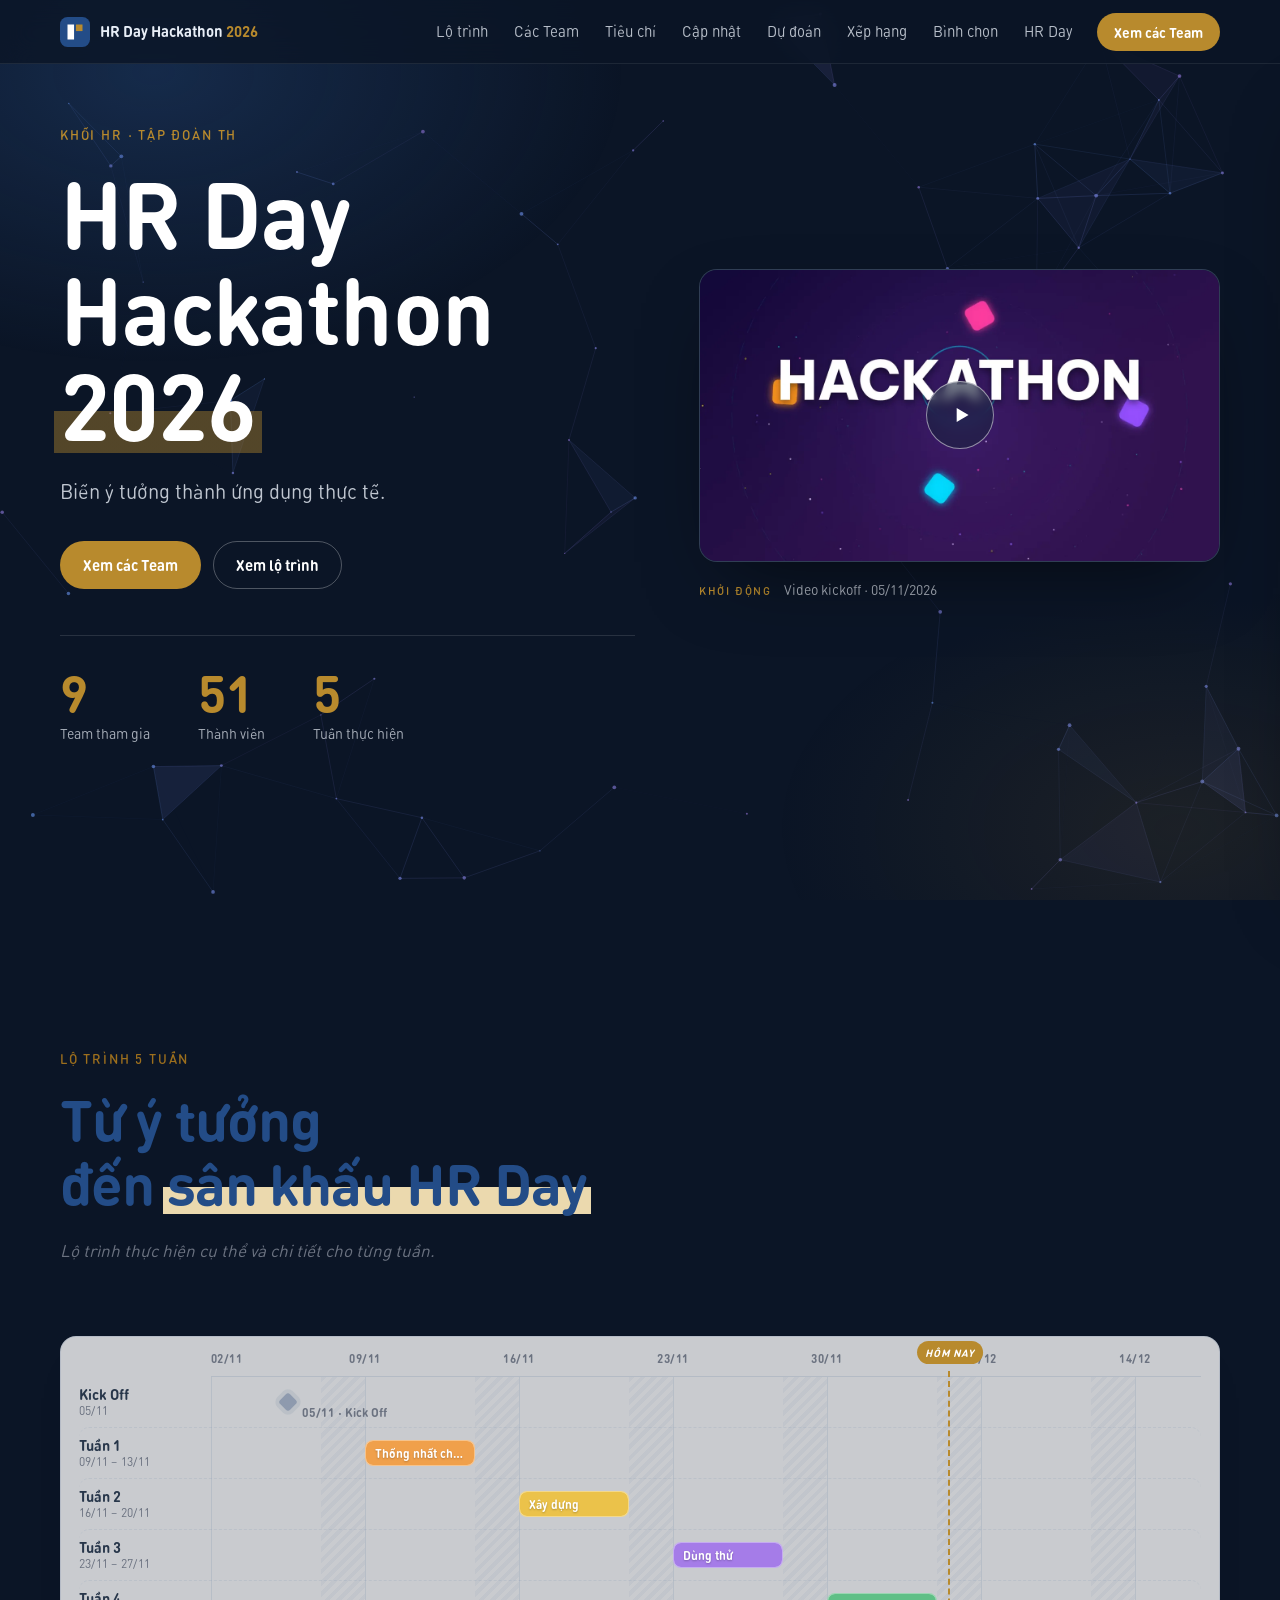
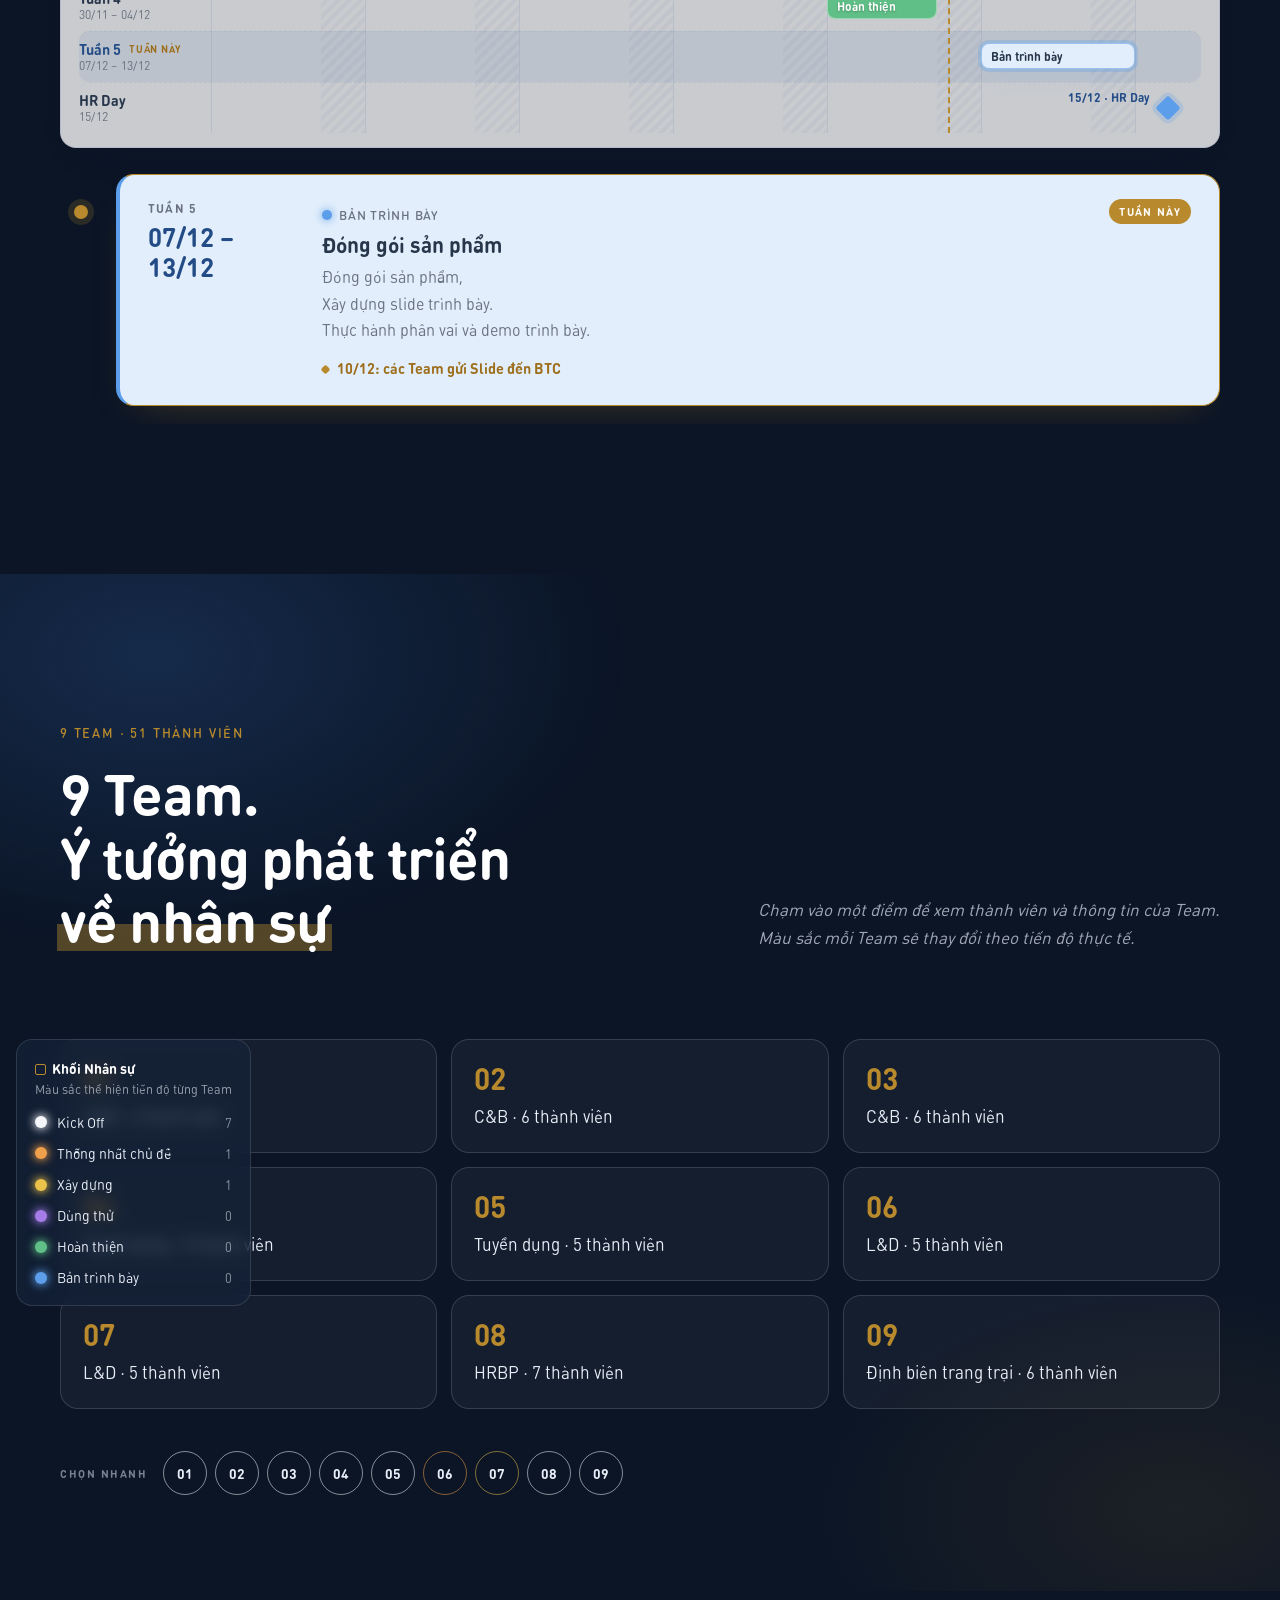
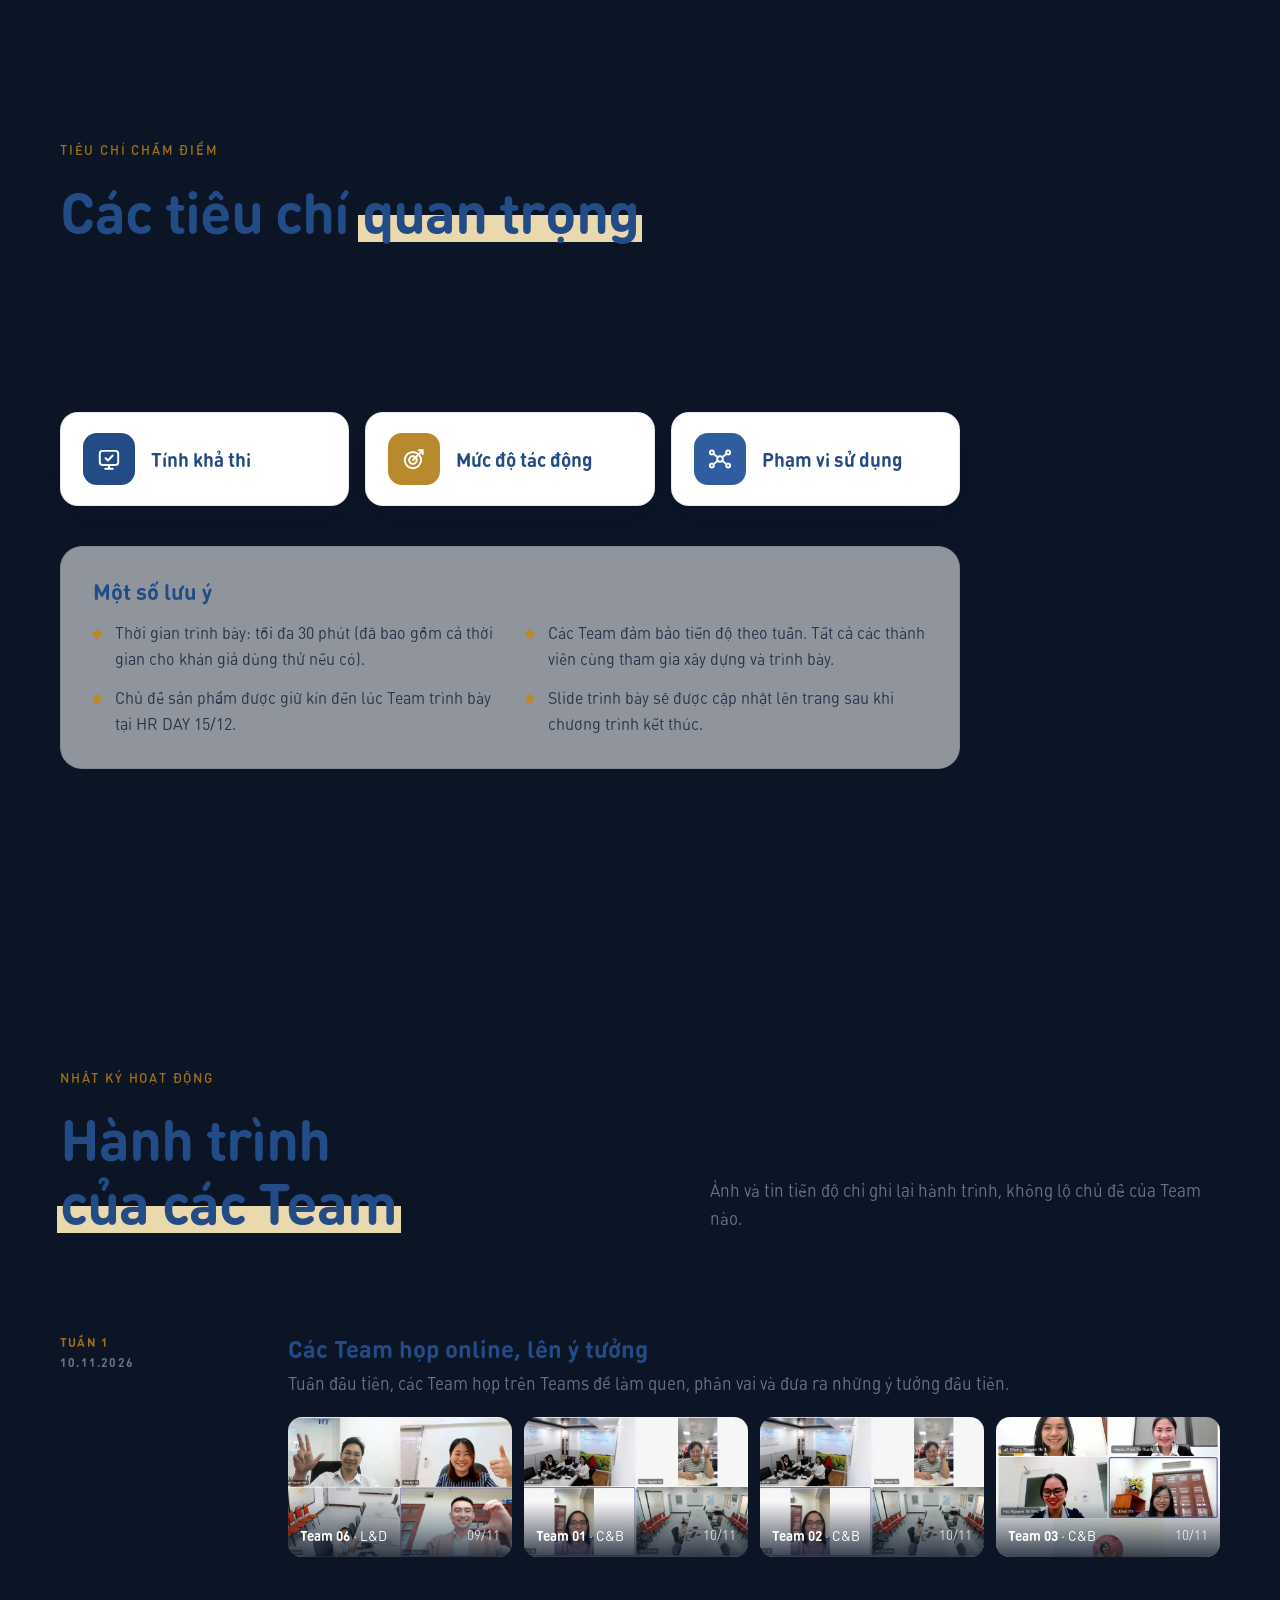
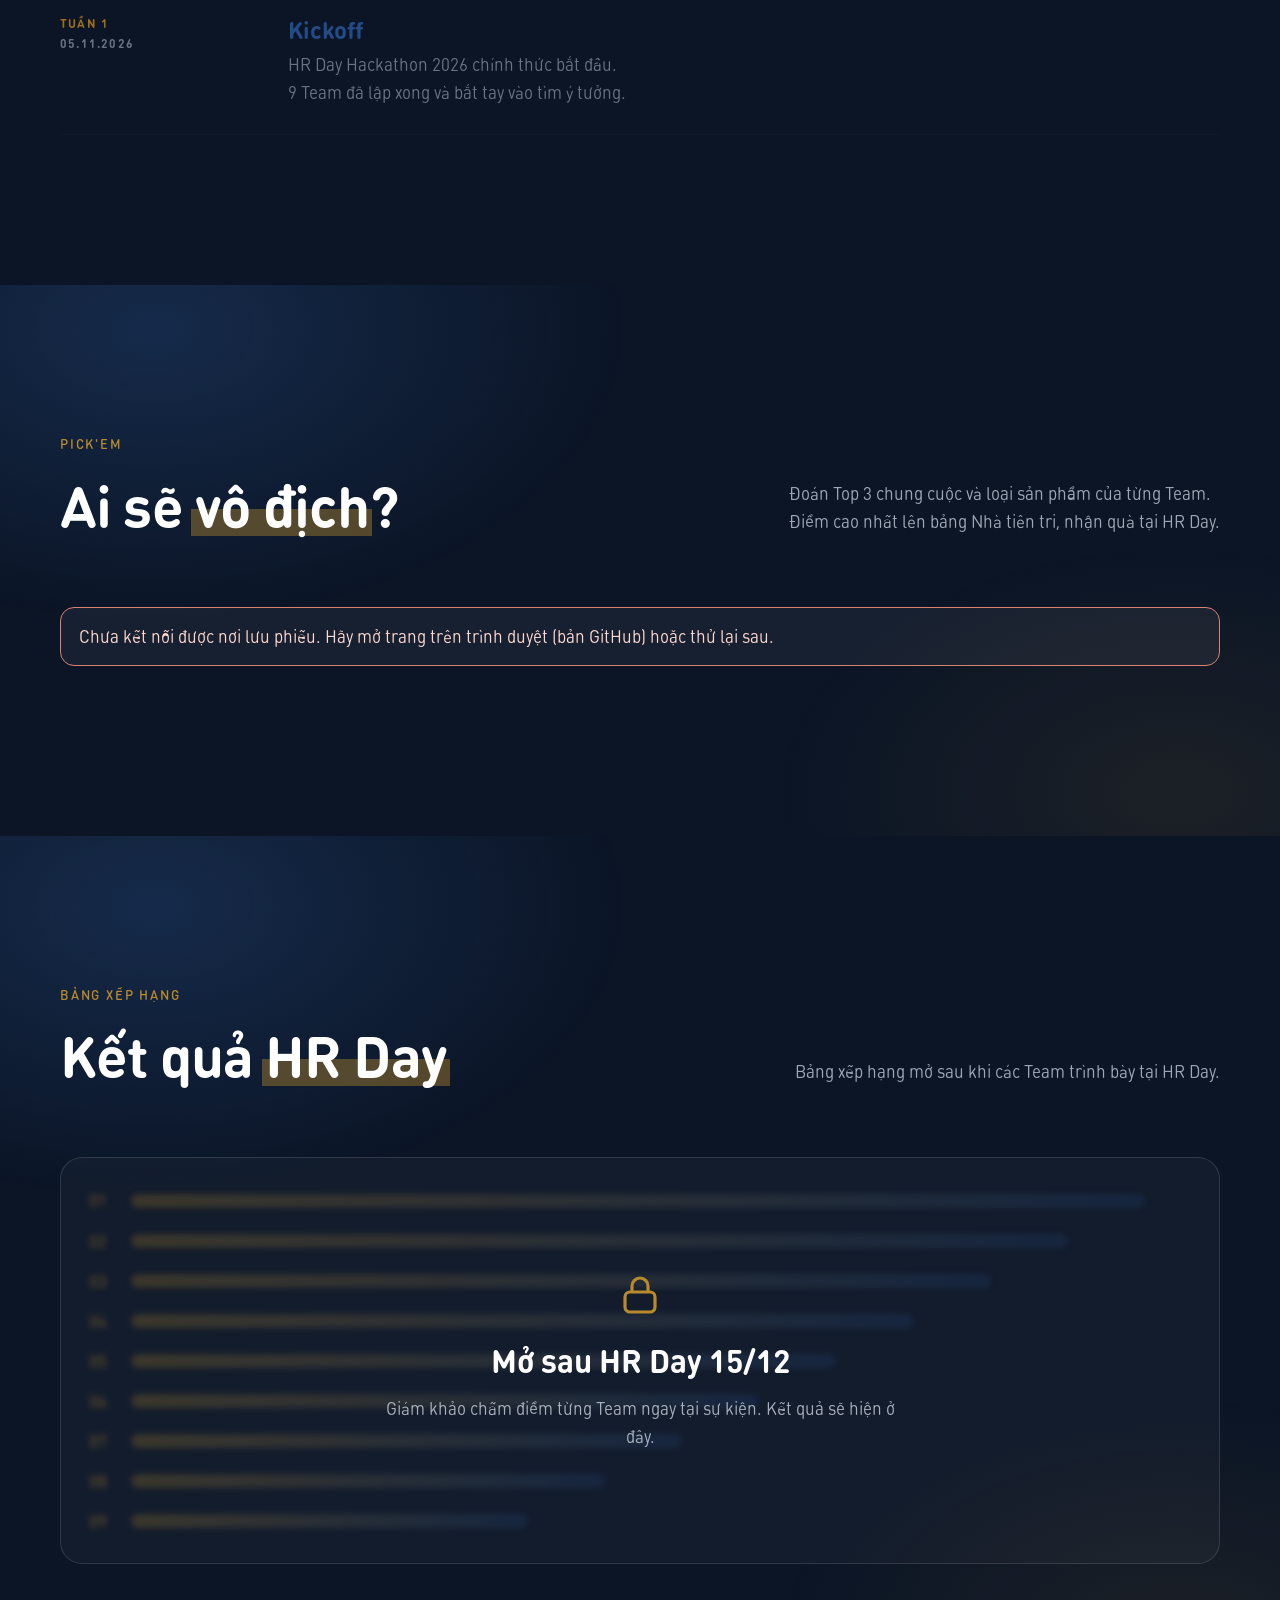
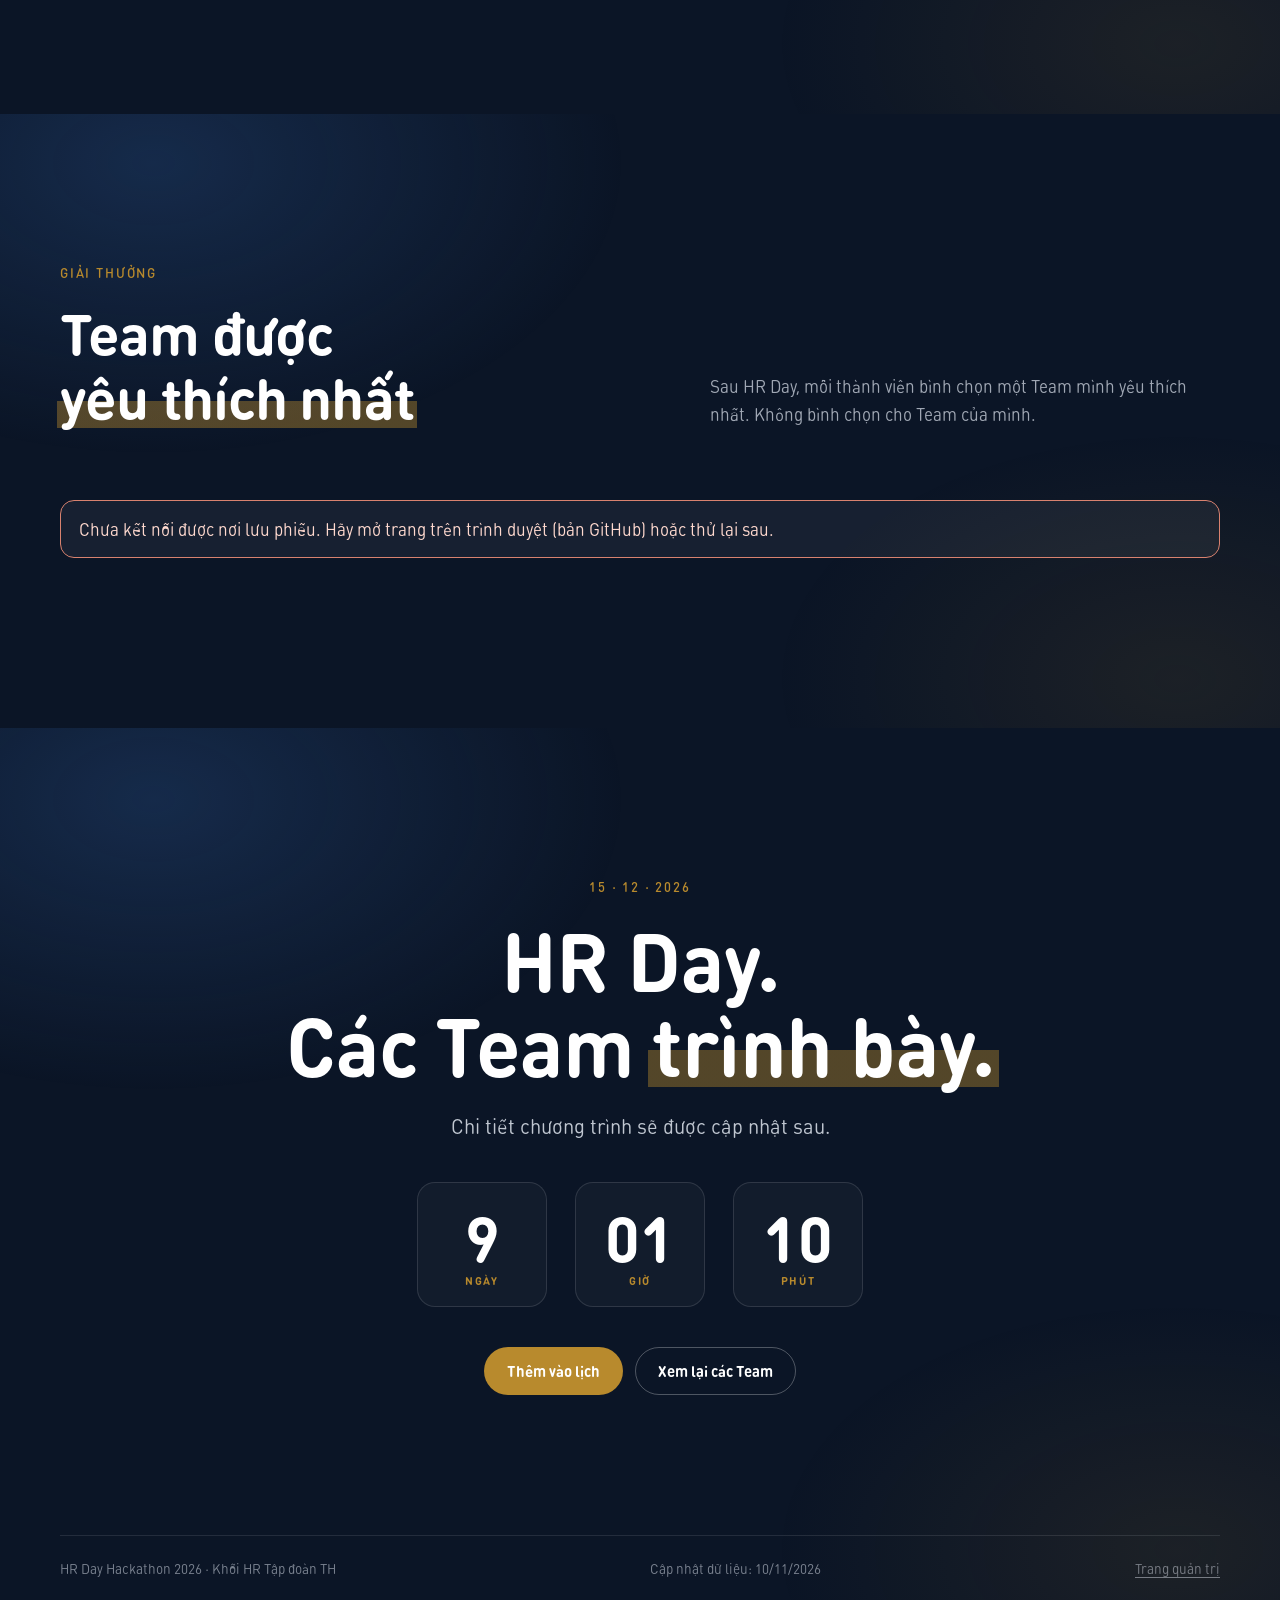
==== commit 7458f354: "Add files via upload" ====
--- a/index.html
+++ b/index.html
@@ -97,7 +97,7 @@
           <p class="eyebrow rv" id="teams-eyebrow">9 Team · 51 thành viên</p>
           <h2 class="h2 rv" data-ed="html:cac-doi.1">9 Team.<br>Ý tưởng phát triển<br><mark class="hl">về nhân sự</mark></h2>
         </div>
-        <p class="sub rv" data-ed="html:cac-doi.2"><i>Chạm vào một điểm để xem thành viên và thông tin của Team. Màu sắc mỗi Team sẽ thay đổi theo tiến độ và mức độ được yêu thích trong buổi HR DAY.</i></p>
+        <p class="sub rv" data-ed="html:cac-doi.2"><i>Chạm vào một điểm để xem thành viên và thông tin của Team. <br>Màu sắc mỗi Team sẽ thay đổi theo tiến độ thực tế.</i></p>
       </header>
     </div>
 
@@ -132,7 +132,7 @@
     <div class="wrap">
       <header class="sec__head">
         <p class="eyebrow rv" data-ed="html:tieu-chi.1">Tiêu chí chấm ĐIỂM</p>
-        <h2 class="h2 rv" data-ed="html:tieu-chi.2">Các tiêu chí<br><mark class="hl">quan trọng</mark></h2>
+        <h2 class="h2 rv" data-ed="html:tieu-chi.2">Các tiêu chí&nbsp;<mark class="hl">quan trọng</mark></h2>
       </header>
       <figure class="golden rv">
         <span class="golden__label" data-ed="html:tieu-chi.3">Nguyên tắc vàng</span>
@@ -168,7 +168,7 @@
           <p class="eyebrow rv" data-ed="html:du-doan.1">Pick'em</p>
           <h2 class="h2 rv" data-ed="html:du-doan.2">Ai sẽ <mark class="hl">vô địch</mark>?</h2>
         </div>
-        <p class="sub rv" data-ed="html:du-doan.3">Đoán Top 3 chung cuộc và loại sản phẩm của từng Team. Điểm cao nhất lên bảng Nhà tiên tri, nhận quà tại HR Day.</p>
+        <p class="sub rv" data-ed="html:du-doan.3">Đoán Top 3 chung cuộc và loại sản phẩm của từng Team. <br>Điểm cao nhất lên bảng Nhà tiên tri, nhận quà tại HR Day.</p>
       </header>
       <div class="pick" id="pick"><p class="vote__status">Đang tải…</p></div>
     </div>
